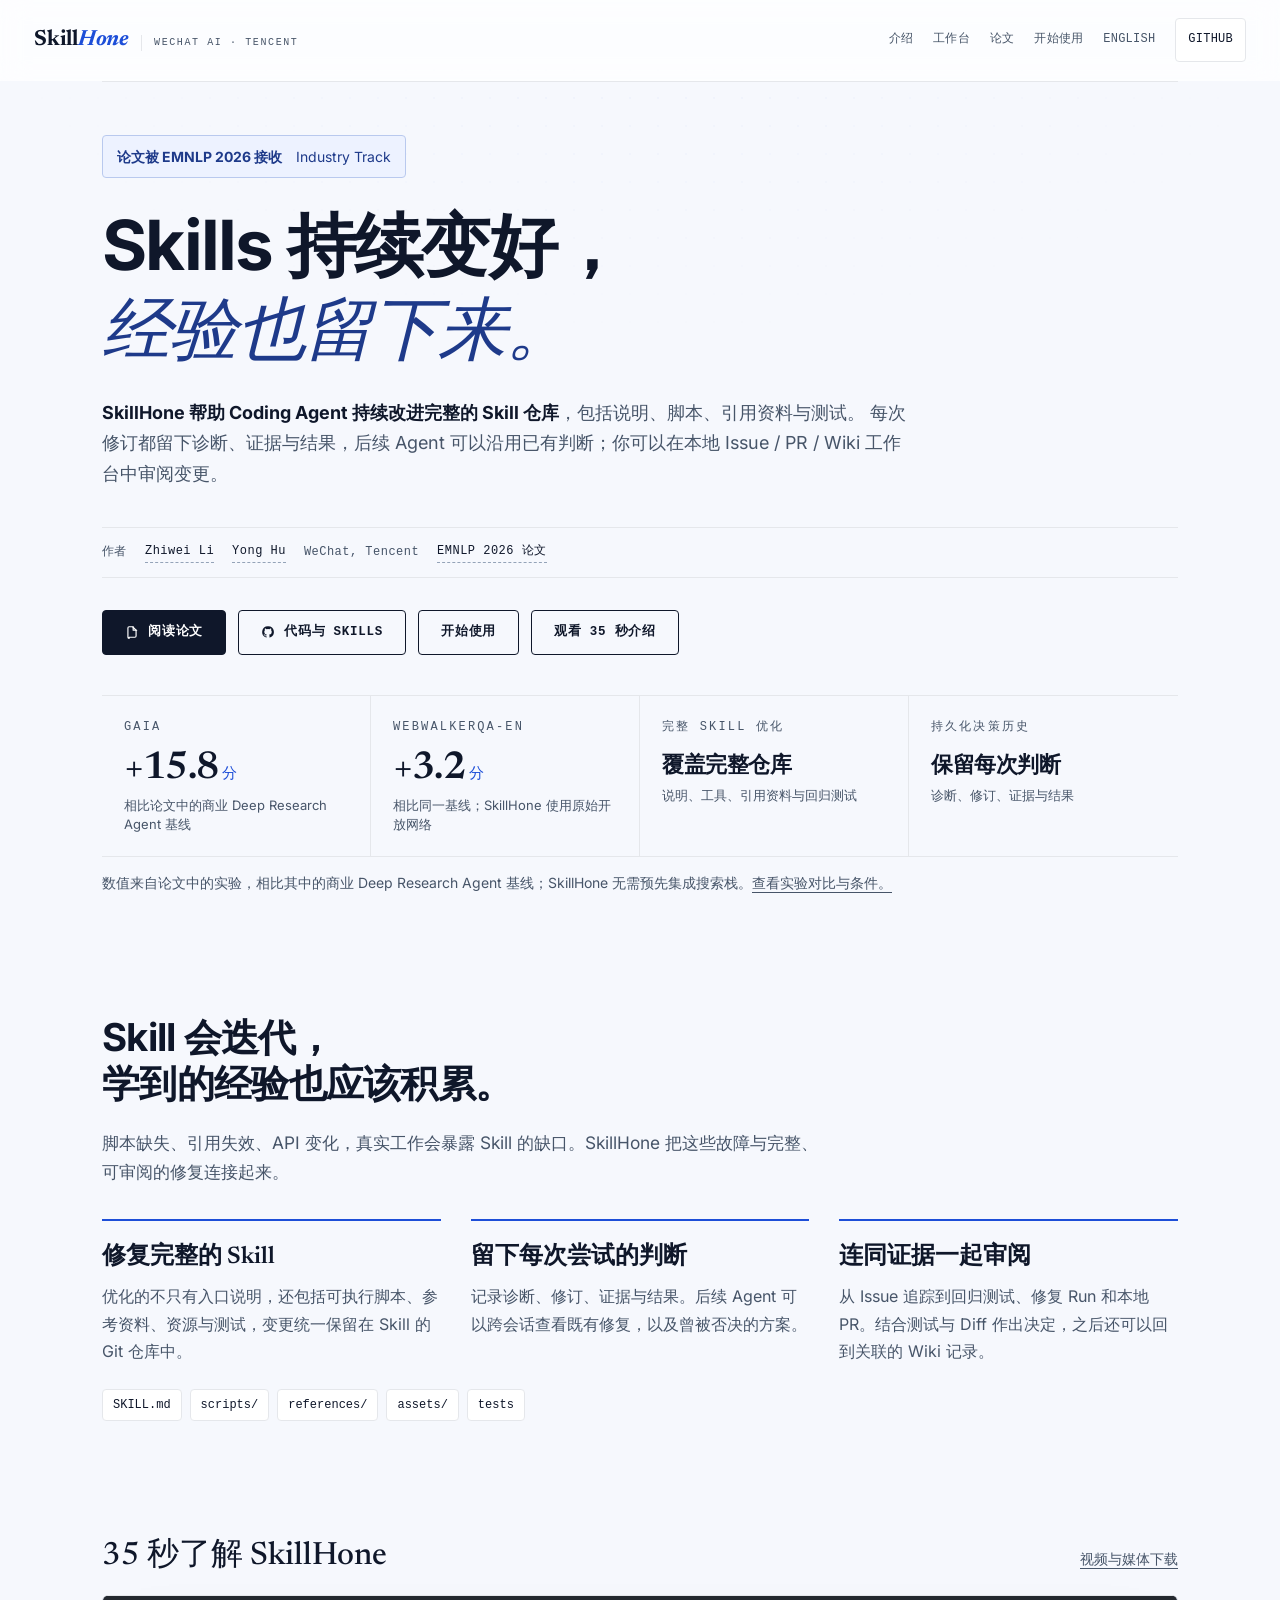
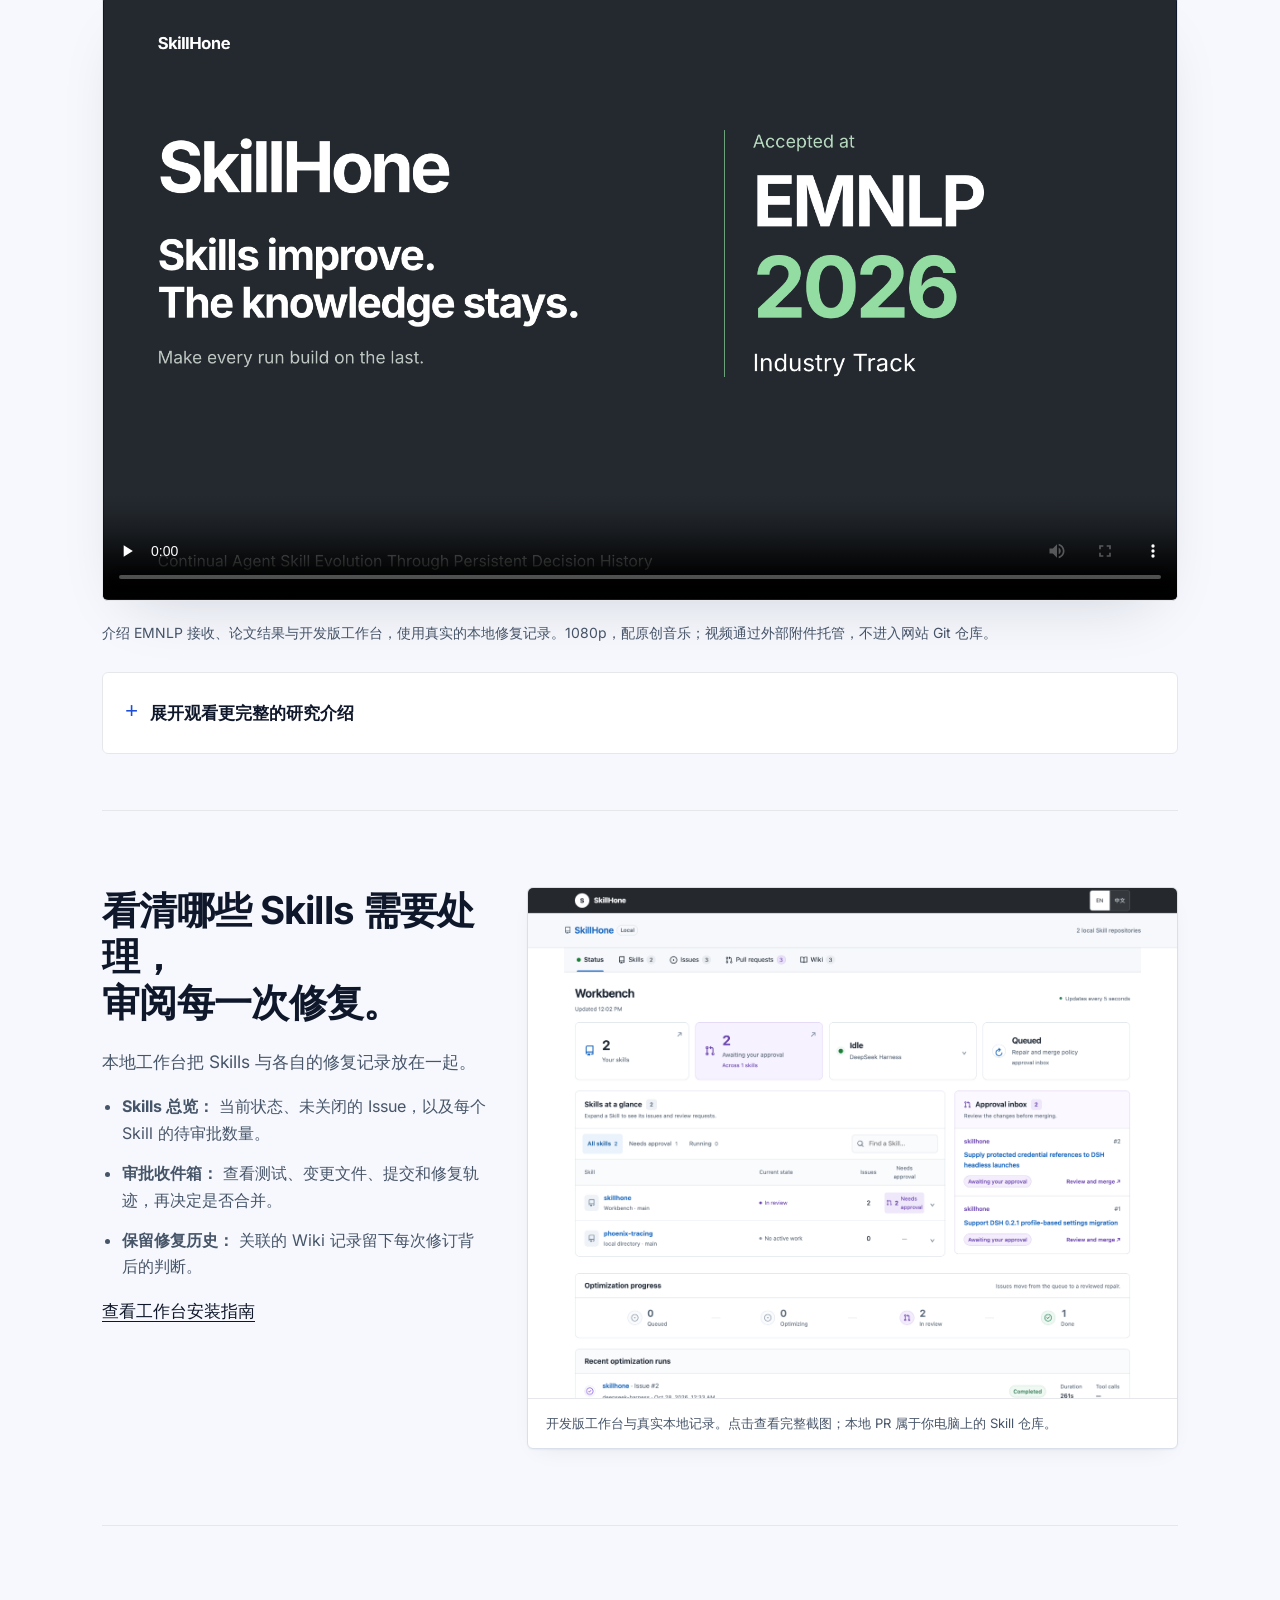
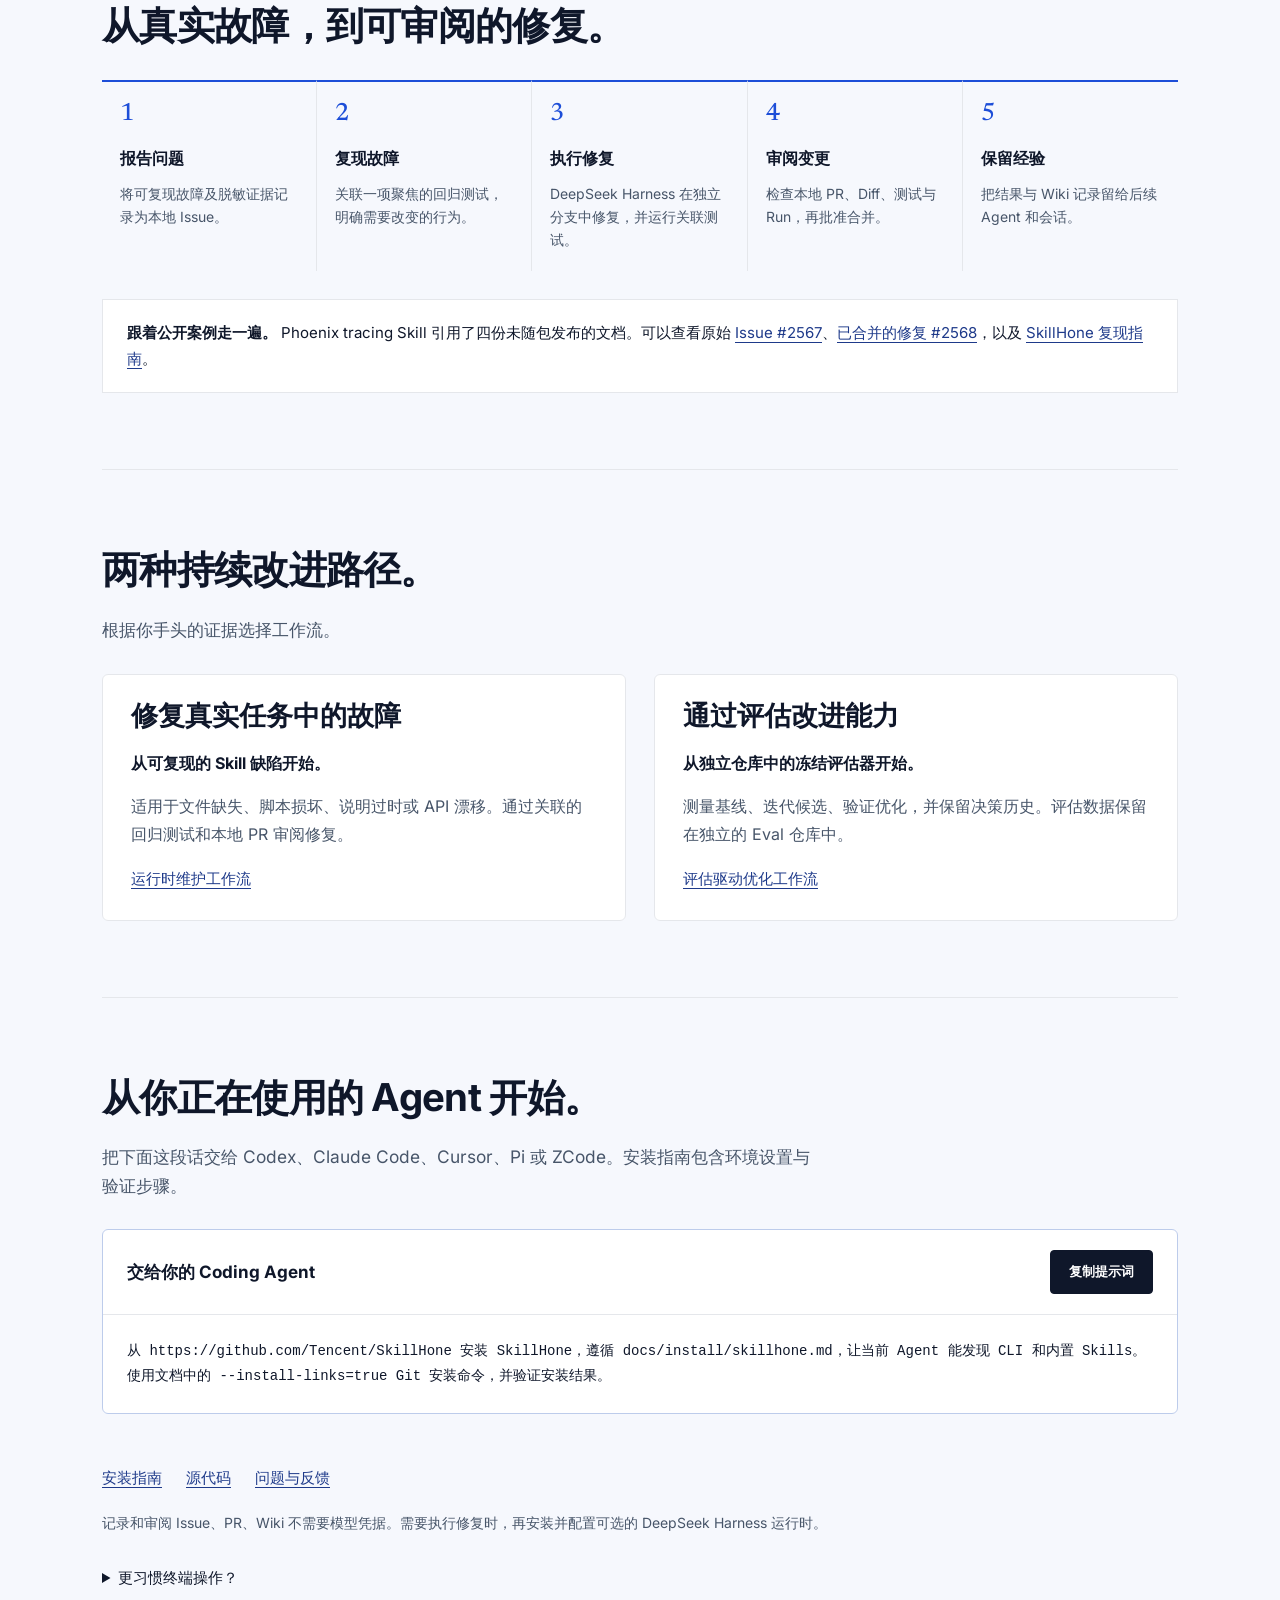
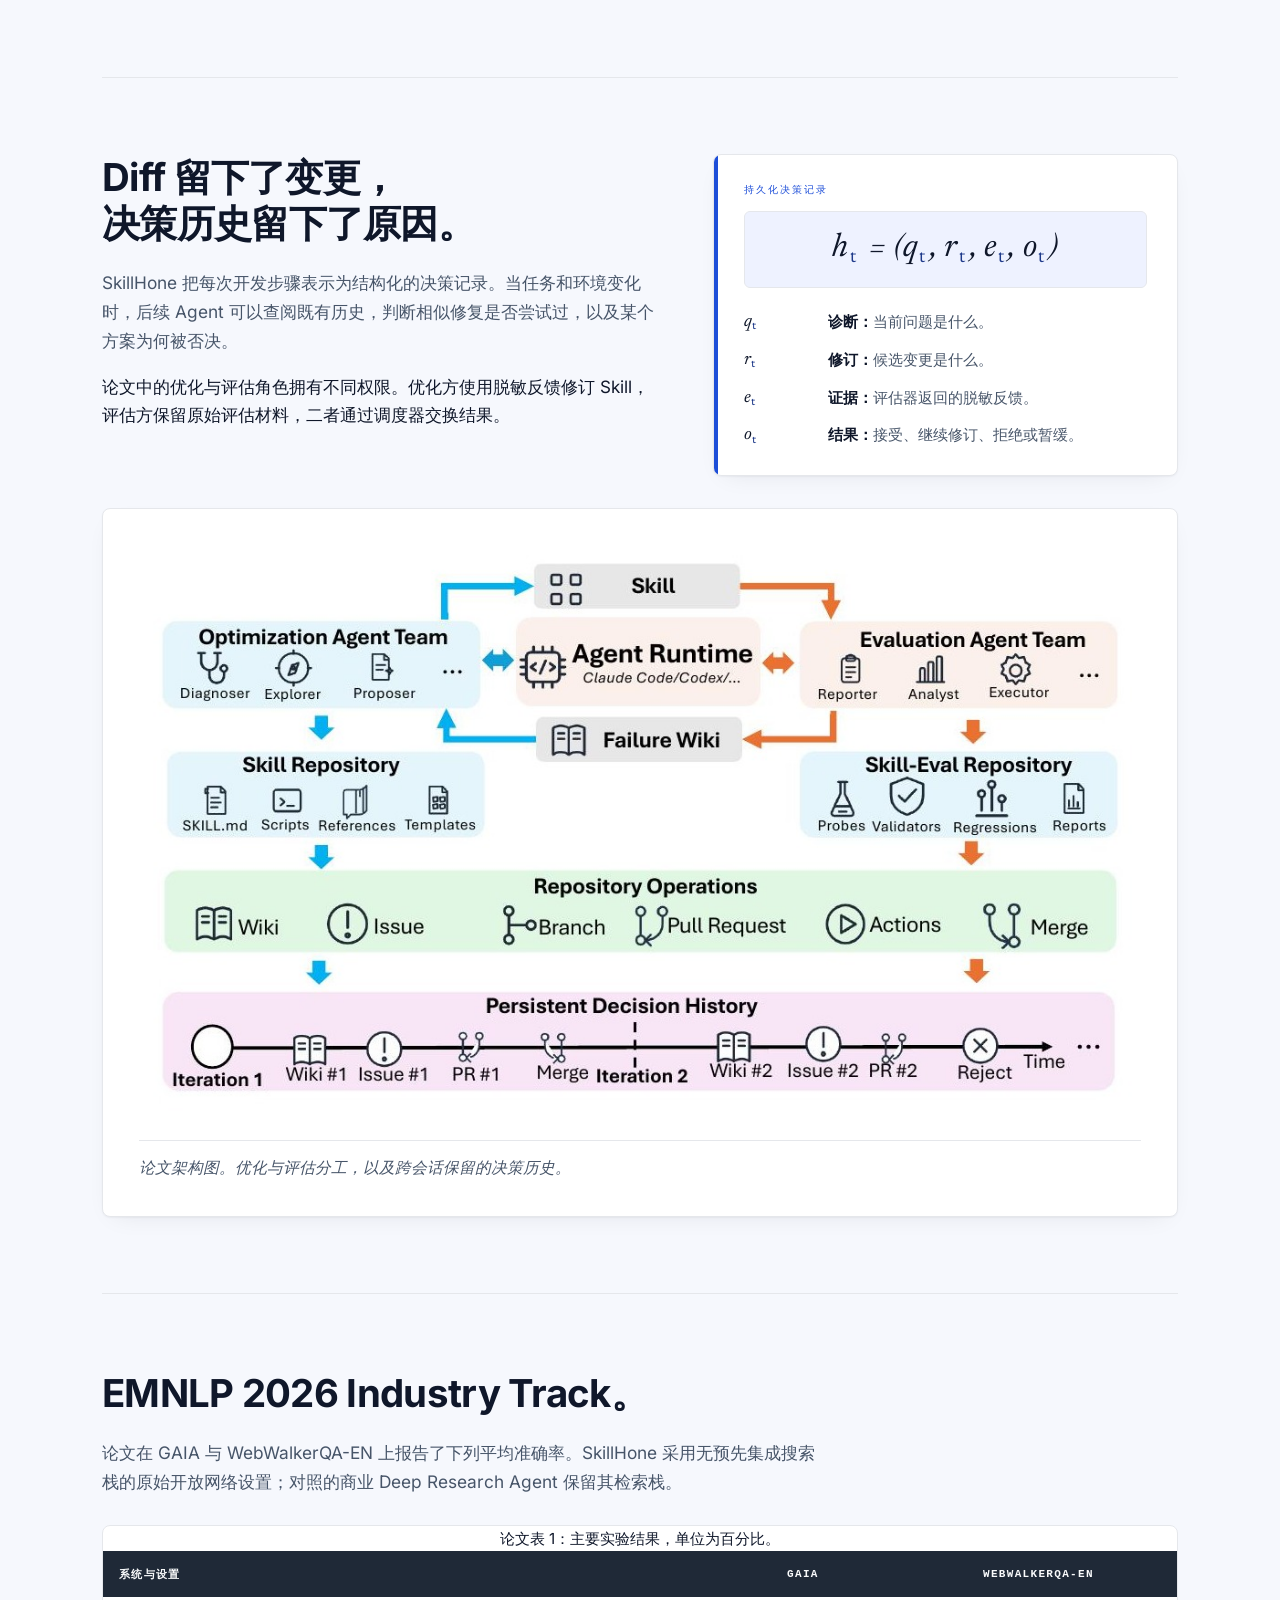
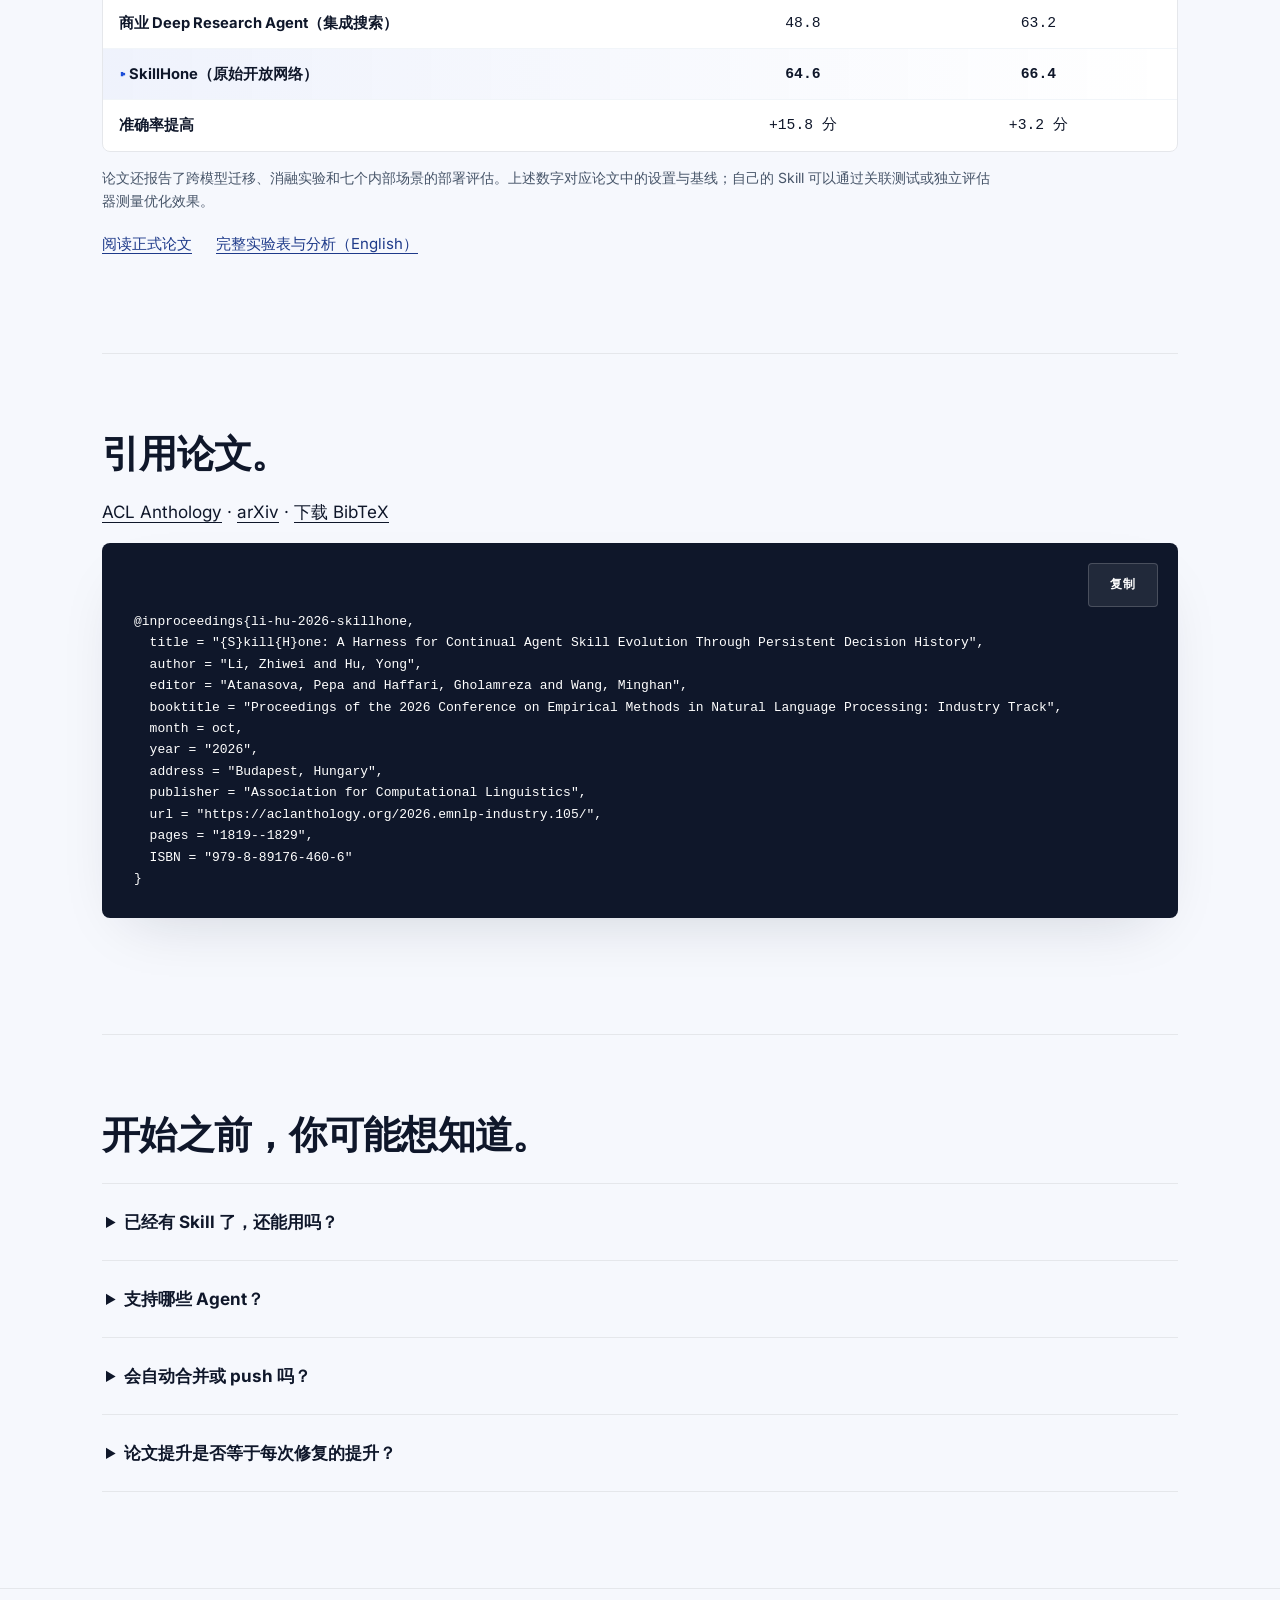
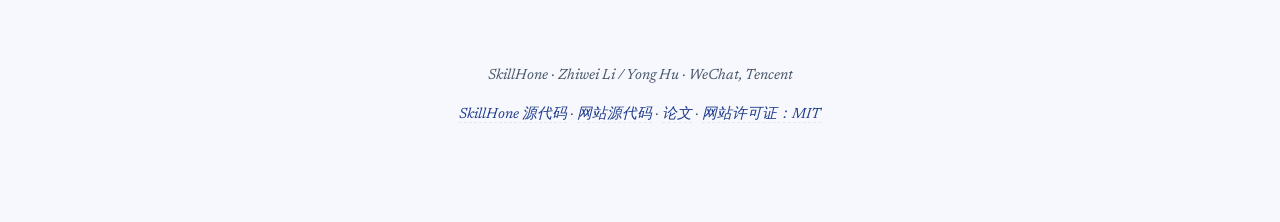
==== zh.html @ 8c0255e0 "feat: introduce SkillHone with bilingual project pages and practical workflows" ====
<!DOCTYPE html>
<html lang="zh-CN">
<head>
  <meta charset="UTF-8">
  <meta name="viewport" content="width=device-width, initial-scale=1.0">
  <title>SkillHone · 持续改进 Agent Skills，让决策经验留下来</title>

  <meta name="description" content="SkillHone 持续改进完整的 Agent Skill 仓库，记录诊断、修订、证据与结果，提供本地 Issue、PR 和 Wiki 工作台。论文被 EMNLP 2026 Industry Track 接收。">
  <meta name="keywords" content="agent skills, skill evolution, deep research, LLM agents, GAIA, WebWalkerQA, persistent decision history, Claude, multi-agent">
  <meta name="author" content="Zhiwei Li, Yong Hu">

  <meta property="og:type" content="article">
  <meta property="og:site_name" content="SkillHone">
  <meta property="og:title" content="SkillHone: A Harness for Continual Agent Skill Evolution Through Persistent Decision History">
  <meta property="og:description" content="SkillHone pairs skill revisions with evaluation-side evidence, recording structured histories of diagnoses, revisions, evidence, and outcomes.">
  <meta property="og:url" content="https://zwlijay.github.io/SkillHone-Project/zh.html">
  <meta property="og:image" content="https://zwlijay.github.io/SkillHone-Project/static/images/social-preview.png">
  <meta name="twitter:card" content="summary_large_image">
  <meta name="twitter:title" content="SkillHone — Continual Agent Skill Evolution">
  <meta name="twitter:image" content="https://zwlijay.github.io/SkillHone-Project/static/images/social-preview.png">

  <meta name="citation_title" content="SkillHone: A Harness for Continual Agent Skill Evolution Through Persistent Decision History">
  <meta name="citation_author" content="Li, Zhiwei">
  <meta name="citation_author" content="Hu, Yong">
  <meta name="citation_publication_date" content="2026/10">
  <meta name="citation_conference_title" content="EMNLP 2026 Industry Track">
  <meta name="citation_firstpage" content="1819">
  <meta name="citation_lastpage" content="1829">
  <meta name="citation_pdf_url" content="https://aclanthology.org/2026.emnlp-industry.105.pdf">

  <link rel="canonical" href="https://zwlijay.github.io/SkillHone-Project/zh.html">
  <link rel="alternate" hreflang="en" href="https://zwlijay.github.io/SkillHone-Project/">
  <link rel="alternate" hreflang="zh-CN" href="https://zwlijay.github.io/SkillHone-Project/zh.html">
  <link rel="icon" type="image/svg+xml" href="static/images/favicon.svg?v=3">
  <link rel="icon" type="image/x-icon" href="static/images/favicon.ico?v=3">


  <link rel="stylesheet" href="static/css/site.css?v=20261028">
  <script type="application/ld+json">{"@context": "https://schema.org", "@type": "ScholarlyArticle", "name": "SkillHone: A Harness for Continual Agent Skill Evolution Through Persistent Decision History", "url": "https://aclanthology.org/2026.emnlp-industry.105/", "author": [{"@type": "Person", "name": "Zhiwei Li"}, {"@type": "Person", "name": "Yong Hu"}], "datePublished": "2026-10", "isPartOf": {"@type": "PublicationVolume", "name": "Proceedings of the 2026 Conference on Empirical Methods in Natural Language Processing: Industry Track"}, "pageStart": "1819", "pageEnd": "1829"}</script>
</head>

<body>
  <a class="skip-link" href="#overview">跳到项目介绍</a>

  <!-- ============ Nav ============ -->
  <header class="navbar" id="navbar">
    <a class="brand" href="#top">
      <span class="mark"><span class="a">Skill</span><span class="b">Hone</span></span>
      <span class="org">WeChat AI · Tencent</span>
    </a>
    <nav class="nav-links" aria-label="页面导航">
      <a href="#overview">介绍</a><a href="#workbench">工作台</a><a href="#results">论文</a><a href="#start">开始使用</a>
      <a href="index.html" lang="en" aria-label="Switch to English">English</a>
      <a class="git" href="https://github.com/Tencent/SkillHone" target="_blank" rel="noopener">GitHub</a>
    </nav>
  </header>

  <!-- ============ Hero ============ -->
  <section class="hero" id="top">
    <a class="conference" href="https://aclanthology.org/2026.emnlp-industry.105/"><strong>论文被 EMNLP 2026 接收</strong><span>Industry Track</span></a>
    <h1 class="hero-title">
      Skills 持续变好，<br><em>经验也留下来。</em>
    </h1>
    <p class="hero-lede">
      <b>SkillHone 帮助 Coding Agent 持续改进完整的 Skill 仓库</b>，包括说明、脚本、引用资料与测试。
      每次修订都留下诊断、证据与结果，后续 Agent 可以沿用已有判断；你可以在本地 Issue / PR / Wiki 工作台中审阅变更。
    </p>

    <div class="hero-meta">
      <span>作者</span><a href="mailto:zhiweili.jay@foxmail.com">Zhiwei Li</a><a href="mailto:rightyonghu@tencent.com">Yong Hu</a>
      <span>WeChat, Tencent</span><a href="https://aclanthology.org/2026.emnlp-industry.105/">EMNLP 2026 论文</a>
    </div>

    <div class="hero-actions">
      <a class="btn ink" href="https://aclanthology.org/2026.emnlp-industry.105/" target="_blank" rel="noopener" id="paper">
        <svg viewBox="0 0 24 24" fill="none" stroke="currentColor" stroke-width="2" stroke-linecap="round" stroke-linejoin="round"><path d="M14 3v6h6"/><path d="M7 21h10a2 2 0 0 0 2-2V9l-6-6H7a2 2 0 0 0-2 2v16a2 2 0 0 0 2 2z"/></svg>
        阅读论文
      </a>
      <a class="btn outline" href="https://github.com/Tencent/SkillHone" target="_blank" rel="noopener">
        <svg viewBox="0 0 24 24" fill="currentColor" aria-hidden="true"><path d="M12 2a10 10 0 0 0-3.16 19.49c.5.09.68-.22.68-.48v-1.7c-2.78.6-3.37-1.34-3.37-1.34-.45-1.16-1.11-1.47-1.11-1.47-.91-.62.07-.61.07-.61 1 .07 1.53 1.04 1.53 1.04.9 1.52 2.34 1.08 2.92.83.09-.65.35-1.08.63-1.33-2.22-.25-4.56-1.11-4.56-4.94 0-1.09.39-1.99 1.04-2.69-.1-.25-.45-1.28.1-2.66 0 0 .84-.27 2.75 1.03a9.5 9.5 0 0 1 5 0c1.91-1.3 2.75-1.03 2.75-1.03.55 1.38.2 2.41.1 2.66.65.7 1.04 1.6 1.04 2.69 0 3.84-2.34 4.69-4.57 4.93.36.31.68.92.68 1.86v2.75c0 .27.18.58.69.48A10 10 0 0 0 12 2z"/></svg>
        代码与 Skills
      </a>
      <a class="btn outline" href="#start">开始使用</a>
      <a class="btn outline" href="#watch">观看 35 秒介绍</a>
    </div>

    <div class="stat-strip" aria-label="论文结果与项目特点">
      <div class="stat-cell">
        <div class="label">GAIA</div>
        <div class="num">+15.8<span class="unit">分</span></div>
        <div class="note">相比论文中的商业 Deep Research Agent 基线</div>
      </div>
      <div class="stat-cell">
        <div class="label">WebWalkerQA-EN</div>
        <div class="num">+3.2<span class="unit">分</span></div>
        <div class="note">相比同一基线；SkillHone 使用原始开放网络</div>
      </div>
      <div class="stat-cell"><div class="label">完整 Skill 优化</div><div class="num text">覆盖完整仓库</div><div class="note">说明、工具、引用资料与回归测试</div></div>
      <div class="stat-cell"><div class="label">持久化决策历史</div><div class="num text">保留每次判断</div><div class="note">诊断、修订、证据与结果</div></div>
    </div>
    <p class="result-context">数值来自论文中的实验，相比其中的商业 Deep Research Agent 基线；SkillHone 无需预先集成搜索栈。<a href="#results">查看实验对比与条件。</a></p>
  </section>

  <main class="page">


    <section class="block reveal" id="overview">
      <h2 class="head">Skill 会迭代，<br>学到的经验也应该积累。</h2>
      <p class="lede">脚本缺失、引用失效、API 变化，真实工作会暴露 Skill 的缺口。SkillHone 把这些故障与完整、可审阅的修复连接起来。</p>
      <div class="overview-grid" style="margin-top:32px">
        <article class="overview-item"><h3>修复完整的 Skill</h3><p>优化的不只有入口说明，还包括可执行脚本、参考资料、资源与测试，变更统一保留在 Skill 的 Git 仓库中。</p></article>
        <article class="overview-item"><h3>留下每次尝试的判断</h3><p>记录诊断、修订、证据与结果。后续 Agent 可以跨会话查看既有修复，以及曾被否决的方案。</p></article>
        <article class="overview-item"><h3>连同证据一起审阅</h3><p>从 Issue 追踪到回归测试、修复 Run 和本地 PR。结合测试与 Diff 作出决定，之后还可以回到关联的 Wiki 记录。</p></article>
      </div>
      <div class="file-tags" aria-label="Skill repository contents"><code>SKILL.md</code><code>scripts/</code><code>references/</code><code>assets/</code><code>tests</code></div>
    </section>

    <!-- ============ Video ============ -->
    <section class="video-block reveal" id="watch">
      <div class="watch-heading"><h2>35 秒了解 SkillHone</h2><a href="https://github.com/zwliJay/SkillHone-Project/releases/tag/media-2026-10">视频与媒体下载</a></div>
      <div class="video-hero"><video id="overview-video" controls preload="none" poster="static/images/posters/skillhone-overview.png" playsinline aria-label="SkillHone 35-second overview">
        <source src="https://github.com/zwliJay/SkillHone-Project/releases/download/media-2026-10/skillhone-overview.mp4" type="video/mp4">
        <p><a href="https://github.com/zwliJay/SkillHone-Project/releases/download/media-2026-10/skillhone-overview.mp4">Download the overview video.</a></p>
      </video></div>
      <p class="video-caption">介绍 EMNLP 接收、论文结果与开发版工作台，使用真实的本地修复记录。1080p，配原创音乐；视频通过外部附件托管，不进入网站 Git 仓库。</p>
      <details class="research-film"><summary>展开观看更完整的研究介绍</summary><div class="video-row"><div><p class="video-note">原有两分钟研究介绍，进一步解释持久化决策历史和跨模型迁移。</p><video controls preload="none" poster="static/images/posters/cover-4-headline.jpg" playsinline aria-label="Original research walkthrough"><source src="https://github.com/user-attachments/assets/1433fd49-fffd-4c55-8b90-ab6f14967446" type="video/mp4"></video></div><div><p class="video-note">原有研究演示</p><video controls preload="none" poster="static/images/posters/cover-3-demo.jpg" playsinline aria-label="原有研究演示"><source src="https://github.com/user-attachments/assets/ecab6d56-b2c1-4c2b-a584-e15e4fdf21d7" type="video/mp4"></video></div></div></details>
    </section>

    <section class="block reveal" id="workbench">
      <div class="workbench-layout"><div class="workbench-copy"><h2 class="head">看清哪些 Skills 需要处理，<br>审阅每一次修复。</h2><p class="lede">本地工作台把 Skills 与各自的修复记录放在一起。</p><ul><li><b>Skills 总览：</b> 当前状态、未关闭的 Issue，以及每个 Skill 的待审批数量。</li><li><b>审批收件箱：</b> 查看测试、变更文件、提交和修复轨迹，再决定是否合并。</li><li><b>保留修复历史：</b> 关联的 Wiki 记录留下每次修订背后的判断。</li></ul><a href="https://github.com/Tencent/SkillHone/blob/main/docs/install/skillhone.md">查看工作台安装指南</a></div>
      <figure class="workbench-preview"><a href="static/images/product/workbench.png" target="_blank" rel="noopener" aria-label="Open full-size workbench screenshot"><img src="static/images/product/workbench.png" width="2880" height="2740" loading="lazy" alt="SkillHone development workbench showing a Skills list and two local PRs awaiting review"></a><figcaption>开发版工作台与真实本地记录。点击查看完整截图；本地 PR 属于你电脑上的 Skill 仓库。</figcaption></figure></div>
    </section>
    <section class="block reveal" id="workflow">
      <h2 class="head">从真实故障，到可审阅的修复。</h2>
      <ol class="pipeline"><li><strong>报告问题</strong><p>将可复现故障及脱敏证据记录为本地 Issue。</p></li><li><strong>复现故障</strong><p>关联一项聚焦的回归测试，明确需要改变的行为。</p></li><li><strong>执行修复</strong><p>DeepSeek Harness 在独立分支中修复，并运行关联测试。</p></li><li><strong>审阅变更</strong><p>检查本地 PR、Diff、测试与 Run，再批准合并。</p></li><li><strong>保留经验</strong><p>把结果与 Wiki 记录留给后续 Agent 和会话。</p></li></ol>
      <p class="case-note"><b>跟着公开案例走一遍。</b> Phoenix tracing Skill 引用了四份未随包发布的文档。可以查看原始 <a href="https://github.com/github/awesome-copilot/issues/2567">Issue #2567</a>、<a href="https://github.com/github/awesome-copilot/pull/2568">已合并的修复 #2568</a>，以及 <a href="https://github.com/Tencent/SkillHone/tree/main/examples/phoenix-tracing">SkillHone 复现指南</a>。</p>
    </section>
    <section class="block reveal" id="paths">
      <h2 class="head">两种持续改进路径。</h2><p class="lede">根据你手头的证据选择工作流。</p>
      <div class="path-grid"><article class="path-card"><h3>修复真实任务中的故障</h3><p class="path-trigger">从可复现的 Skill 缺陷开始。</p><p>适用于文件缺失、脚本损坏、说明过时或 API 漂移。通过关联的回归测试和本地 PR 审阅修复。</p><a href="https://github.com/Tencent/SkillHone/tree/main/skills/skillhone-auto-optimization">运行时维护工作流</a></article><article class="path-card"><h3>通过评估改进能力</h3><p class="path-trigger">从独立仓库中的冻结评估器开始。</p><p>测量基线、迭代候选、验证优化，并保留决策历史。评估数据保留在独立的 Eval 仓库中。</p><a href="https://github.com/Tencent/SkillHone/blob/main/docs/benchmark-optimization.md">评估驱动优化工作流</a></article></div>
    </section>
    <section class="block reveal" id="start">
      <h2 class="head">从你正在使用的 Agent 开始。</h2><p class="lede">把下面这段话交给 Codex、Claude Code、Cursor、Pi 或 ZCode。安装指南包含环境设置与验证步骤。</p>
      <div class="start-panel"><div class="prompt-header"><span>交给你的 Coding Agent</span><button class="copy-button" data-copy="install-prompt">复制提示词</button></div><pre class="install-prompt" id="install-prompt">从 https://github.com/Tencent/SkillHone 安装 SkillHone，遵循 docs/install/skillhone.md，让当前 Agent 能发现 CLI 和内置 Skills。使用文档中的 --install-links=true Git 安装命令，并验证安装结果。</pre></div><p class="copy-status" role="status" aria-live="polite"></p>
      <div class="start-links"><a href="https://github.com/Tencent/SkillHone/blob/main/docs/install/skillhone.md">安装指南</a><a href="https://github.com/Tencent/SkillHone">源代码</a><a href="https://github.com/Tencent/SkillHone/issues">问题与反馈</a></div>
      <p class="result-context">记录和审阅 Issue、PR、Wiki 不需要模型凭据。需要执行修复时，再安装并配置可选的 DeepSeek Harness 运行时。</p>
      <details class="terminal-install"><summary>更习惯终端操作？</summary><pre><code>npm install -g --install-links=true git+https://github.com/Tencent/SkillHone.git#main
skillhone --help
skillhone setup --agent codex</code></pre><p>将 <code>codex</code> 换成你使用的 Agent 运行时；然后按指南配置模型，验证真实的修复工具调用。</p></details>
    </section>


    <section class="block reveal" id="idea"><div class="grid-two"><div><h2 class="head">Diff 留下了变更，<br>决策历史留下了原因。</h2><p class="lede">SkillHone 把每次开发步骤表示为结构化的决策记录。当任务和环境变化时，后续 Agent 可以查阅既有历史，判断相似修复是否尝试过，以及某个方案为何被否决。</p><p>论文中的优化与评估角色拥有不同权限。优化方使用脱敏反馈修订 Skill，评估方保留原始评估材料，二者通过调度器交换结果。</p></div><aside class="record-card"><div class="rcrd-eyebrow">持久化决策记录</div><div class="formula">h<sub>t</sub> = (q<sub>t</sub>, r<sub>t</sub>, e<sub>t</sub>, o<sub>t</sub>)</div><dl><dt>q<span>t</span></dt><dd><b>诊断：</b>当前问题是什么。</dd><dt>r<span>t</span></dt><dd><b>修订：</b>候选变更是什么。</dd><dt>e<span>t</span></dt><dd><b>证据：</b>评估器返回的脱敏反馈。</dd><dt>o<span>t</span></dt><dd><b>结果：</b>接受、继续修订、拒绝或暂缓。</dd></dl></aside></div><div class="figure" style="margin-top:32px"><img src="static/images/figures/framework.jpg" loading="lazy" alt="SkillHone 论文架构：优化团队与评估团队通过调度器交换反馈，形成持久化决策历史" width="1098" height="632"><p class="caption">论文架构图。优化与评估分工，以及跨会话保留的决策历史。</p></div></section>
    <section class="block reveal" id="results"><h2 class="head">EMNLP 2026 Industry Track。</h2><p class="lede">论文在 GAIA 与 WebWalkerQA-EN 上报告了下列平均准确率。SkillHone 采用无预先集成搜索栈的原始开放网络设置；对照的商业 Deep Research Agent 保留其检索栈。</p><div class="tbl-wrap" style="margin-top:28px"><table class="tbl"><caption class="caption">论文表 1：主要实验结果，单位为百分比。</caption><thead><tr><th class="row-label">系统与设置</th><th>GAIA</th><th>WebWalkerQA-EN</th></tr></thead><tbody><tr><td class="row-label">商业 Deep Research Agent（集成搜索）</td><td>48.8</td><td>63.2</td></tr><tr class="us"><td class="row-label">SkillHone（原始开放网络）</td><td class="best">64.6</td><td class="best">66.4</td></tr><tr><td class="row-label">准确率提高</td><td>+15.8 分</td><td>+3.2 分</td></tr></tbody></table></div><p class="result-context">论文还报告了跨模型迁移、消融实验和七个内部场景的部署评估。上述数字对应论文中的设置与基线；自己的 Skill 可以通过关联测试或独立评估器测量优化效果。</p><div class="start-links"><a href="https://aclanthology.org/2026.emnlp-industry.105/">阅读正式论文</a><a href="index.html#results" lang="en">完整实验表与分析（English）</a></div></section>
<section class="block reveal" id="cite"><h2 class="head">引用论文。</h2><p><a href="https://aclanthology.org/2026.emnlp-industry.105/">ACL Anthology</a> · <a href="https://arxiv.org/abs/2606.08671">arXiv</a> · <a href="static/skillhone.bib" download>下载 BibTeX</a></p><div class="bib"><button class="copy" data-copy="bib-code">复制</button><pre id="bib-code">@inproceedings{li-hu-2026-skillhone,
  title = "{S}kill{H}one: A Harness for Continual Agent Skill Evolution Through Persistent Decision History",
  author = "Li, Zhiwei and Hu, Yong",
  editor = "Atanasova, Pepa and Haffari, Gholamreza and Wang, Minghan",
  booktitle = "Proceedings of the 2026 Conference on Empirical Methods in Natural Language Processing: Industry Track",
  month = oct,
  year = "2026",
  address = "Budapest, Hungary",
  publisher = "Association for Computational Linguistics",
  url = "https://aclanthology.org/2026.emnlp-industry.105/",
  pages = "1819--1829",
  ISBN = "979-8-89176-460-6"
}</pre></div><p class="copy-status" role="status" aria-live="polite"></p></section>
<section class="block reveal" id="faq"><h2 class="head">开始之前，你可能想知道。</h2><div class="faq-list"><details><summary>已经有 Skill 了，还能用吗？</summary><p>可以。SkillHone 从现有 Skill 仓库与故障或评估证据出发；修订可以覆盖说明、脚本、引用、资源与测试，同时留下每次尝试的判断。</p></details><details><summary>支持哪些 Agent？</summary><p>本地 CLI 不绑定某一种 Agent。安装文档覆盖 Codex、Claude Code、Cursor、Pi 和 ZCode，其他能够调用 CLI 的 Agent 也可以使用同一工作流。DeepSeek Harness 承担修复执行。</p></details><details><summary>会自动合并或 push 吗？</summary><p>默认先审阅。自动本地合并需要主动开启，而且关联测试必须通过；push 是用户单独授权的操作。以复制模式导入的 Skill 还需要明确同步回原安装位置。</p></details><details><summary>论文提升是否等于每次修复的提升？</summary><p>论文数字对应其数据集、设置和基线。实际修复应通过关联的回归测试，或使用独立评估器测量效果。</p></details></div></section>
</main><footer><p>SkillHone · Zhiwei Li / Yong Hu · WeChat, Tencent</p><p><a href="https://github.com/Tencent/SkillHone">SkillHone 源代码</a> · <a href="https://github.com/zwliJay/SkillHone-Project">网站源代码</a> · <a href="https://aclanthology.org/2026.emnlp-industry.105/">论文</a> · <a href="LICENSE">网站许可证：MIT</a></p></footer><script src="static/js/site.js?v=20261028" defer></script></body></html>
---- static/css/site.css ----
@font-face { font-family:Newsreader;src:url('../fonts/newsreader.woff2') format('woff2');font-weight:400 800;font-style:normal;font-display:swap; }
@font-face { font-family:Newsreader;src:url('../fonts/newsreader-italic.woff2') format('woff2');font-weight:400 800;font-style:italic;font-display:swap; }
@font-face { font-family:Inter;src:url('../fonts/inter-regular.woff2') format('woff2');font-weight:400;font-style:normal;font-display:swap; }
@font-face { font-family:Inter;src:url('../fonts/inter-bold.woff2') format('woff2');font-weight:700;font-style:normal;font-display:swap; }
    :root {
      --paper:        #ffffff;
      --paper-soft:   #f6f8fd;
      --paper-card:   #ffffff;
      --paper-tint:   #eef2ff;
      --ink:          #0f172a;
      --ink-soft:     #475569;
      --ink-quiet:    #94a3b8;
      --rule:         #e5e7eb;
      --rule-soft:    #f1f5f9;

      --primary:      #1d4ed8;
      --primary-deep: #1e3a8a;
      --primary-soft: #93c5fd;
      --primary-tint: #dbeafe;

      --slate:        #1f2937;
      --slate-soft:   #475569;
      --indigo:       #4338ca;
      --red:          #b91c1c;
      --green:        #047857;

      --shadow-card:  0 1px 2px rgba(15, 23, 42, 0.05),
                      0 8px 24px -12px rgba(15, 23, 42, 0.10);
      --shadow-page:  0 24px 60px -28px rgba(15, 23, 42, 0.18);

      --serif: "Newsreader", "Iowan Old Style", "Georgia", serif;
      --sans:  "Inter", -apple-system, BlinkMacSystemFont, "Segoe UI", sans-serif;
      --mono:  "IBM Plex Mono", "SFMono-Regular", Consolas, monospace;
    }

    *, *::before, *::after { box-sizing: border-box; }
    html { scroll-behavior: smooth; }
    body {
      margin: 0;
      color: var(--ink);
      background: var(--paper-soft);
      font-family: var(--sans);
      font-size: 17px;
      line-height: 1.65;
      letter-spacing: 0;
      -webkit-font-smoothing: antialiased;
      text-rendering: optimizeLegibility;
    }

    /* Paper texture: a faint dot grid (academic / engineering paper feel). */
    body::before {
      content: "";
      position: fixed; inset: 0;
      pointer-events: none;
      opacity: 0.45;
      background-image: radial-gradient(rgba(29, 78, 216, 0.08) 1px, transparent 1px);
      background-size: 28px 28px;
      mask-image: radial-gradient(ellipse 80% 60% at 50% 0%, black, transparent 70%);
      -webkit-mask-image: radial-gradient(ellipse 80% 60% at 50% 0%, black, transparent 70%);
      z-index: 0;
    }

    a { color: inherit; text-decoration-thickness: 1px; text-underline-offset: 4px; }
    img { max-width: 100%; display: block; }

    /* ===== Reveal on scroll ===== */
    .motion-ready .reveal {
      opacity: 0;
      transform: translateY(20px);
      transition: opacity .9s cubic-bezier(.16,1,.3,1), transform .9s cubic-bezier(.16,1,.3,1);
    }
    .motion-ready .reveal.visible { opacity: 1; transform: none; }
    @media (prefers-reduced-motion: reduce) {
      .reveal { opacity: 1; transform: none; transition: none; }
    }

    /* ============ Nav ============ */
    .navbar {
      position: fixed; z-index: 60; top: 0; left: 0; right: 0;
      display: flex; align-items: center; justify-content: space-between;
      gap: 24px; padding: 18px 34px;
      background: rgba(255, 255, 255, 0.75);
      backdrop-filter: blur(14px) saturate(180%);
      -webkit-backdrop-filter: blur(14px) saturate(180%);
      border-bottom: 1px solid transparent;
      transition: background .25s, border-color .25s, padding .25s;
      font-family: var(--mono);
      font-size: 12px;
    }
    .navbar.scrolled {
      padding: 12px 34px;
      background: rgba(255, 255, 255, 0.92);
      border-bottom: 1px solid var(--rule);
    }
    .brand {
      display: inline-flex; align-items: baseline; gap: 12px;
      color: var(--ink);
      text-decoration: none;
    }
    .brand .mark {
      font-family: var(--serif);
      font-size: 22px;
      font-weight: 700;
      letter-spacing: -0.01em;
      line-height: 1;
    }
    .brand .mark .a { color: var(--ink); }
    .brand .mark .b { color: var(--primary); font-style: italic; }
    .brand .org {
      font-family: var(--mono);
      font-size: 10px;
      letter-spacing: 0.16em;
      text-transform: uppercase;
      color: var(--ink-soft);
      border-left: 1px solid var(--rule);
      padding-left: 12px;
    }
    nav.nav-links {
      display: flex; align-items: center; gap: 26px;
      font-family: var(--mono);
      font-size: 12px;
      letter-spacing: 0.08em;
    }
    nav.nav-links a {
      color: var(--ink-soft);
      text-decoration: none;
      text-transform: uppercase;
      transition: color .15s;
    }
    nav.nav-links a:hover { color: var(--primary); }
    nav.nav-links .git {
      color: var(--ink);
      padding: 6px 12px;
      border: 1px solid var(--rule);
      border-radius: 4px;
      background: var(--paper-card);
    }

    /* ============ Hero ============ */
    .hero {
      position: relative;
      padding: 150px 32px 60px;
      max-width: 1140px;
      margin: 0 auto;
    }
    .hero::before {
      content: "";
      position: absolute; left: 32px; right: 32px; top: 130px;
      height: 1px;
      background: var(--rule);
    }
    .hero-tag {
      display: inline-flex; align-items: center; gap: 10px;
      font-family: var(--mono);
      font-size: 11px;
      letter-spacing: 0.22em;
      text-transform: uppercase;
      color: var(--primary);
      padding: 6px 0;
      margin-bottom: 36px;
    }
    .hero-tag::before {
      content: "";
      width: 22px; height: 1px;
      background: var(--primary);
    }
    .hero-title {
      font-family: var(--serif);
      font-size: clamp(2.6rem, 6.2vw, 5.2rem);
      font-weight: 500;
      letter-spacing: -0.025em;
      line-height: 1.02;
      margin: 0 0 28px;
      color: var(--ink);
      max-width: 920px;
    }
    .hero-title em {
      font-style: italic;
      font-weight: 500;
      color: var(--primary-deep);
    }
    .hero-title .why {
      position: relative;
      display: inline-block;
    }
    .hero-title .why::after {
      content: "";
      position: absolute;
      left: -2%; right: -2%; bottom: 6%;
      height: 14%;
      background: var(--primary-soft);
      opacity: 0.40;
      z-index: -1;
      border-radius: 2px;
      transform: rotate(-0.4deg);
    }
    .hero-lede {
      font-size: 1.12rem;
      line-height: 1.7;
      color: var(--ink-soft);
      max-width: 680px;
      margin: 0 0 38px;
    }
    .hero-lede b { color: var(--ink); font-weight: 600; }
    .hero-meta {
      font-family: var(--mono);
      font-size: 12px;
      color: var(--ink-soft);
      letter-spacing: 0.04em;
      margin: 0 0 32px;
      padding: 14px 0;
      border-top: 1px solid var(--rule);
      border-bottom: 1px solid var(--rule);
      display: flex; flex-wrap: wrap; align-items: center; gap: 18px;
    }
    .hero-meta a { color: var(--ink); text-decoration: none; border-bottom: 1px dashed var(--ink-quiet); }
    .hero-meta a:hover { color: var(--primary); border-color: var(--primary); }
    .hero-meta .sep { color: var(--ink-quiet); }
    .hero-meta .ico {
      display: inline-block; width: 6px; height: 6px;
      background: var(--primary); border-radius: 50%;
      vertical-align: middle; margin-right: 6px;
    }

    .hero-actions { display: flex; flex-wrap: wrap; gap: 12px; }
    .btn {
      display: inline-flex; align-items: center; justify-content: center;
      gap: 9px; min-height: 44px;
      padding: 11px 22px;
      font-family: var(--mono);
      font-size: 12.5px; font-weight: 600;
      letter-spacing: 0.06em;
      text-transform: uppercase;
      text-decoration: none;
      border-radius: 4px;
      transition: transform .15s ease, background .15s ease, color .15s ease, box-shadow .15s ease;
      cursor: pointer;
    }
    .btn.ink {
      color: var(--paper);
      background: var(--ink);
      border: 1px solid var(--ink);
    }
    .btn.ink:hover { background: var(--primary-deep); border-color: var(--primary-deep); transform: translateY(-1px); }
    .btn.outline {
      color: var(--ink);
      background: transparent;
      border: 1px solid var(--ink);
    }
    .btn.outline:hover { background: var(--ink); color: var(--paper); transform: translateY(-1px); }
    .btn svg { width: 14px; height: 14px; }

    /* Headline result strip beneath hero buttons */
    .stat-strip {
      margin-top: 64px;
      border-top: 1px solid var(--rule);
      border-bottom: 1px solid var(--rule);
      display: grid;
      grid-template-columns: repeat(4, 1fr);
      gap: 0;
    }
    .stat-cell {
      padding: 22px 22px;
      border-right: 1px solid var(--rule);
      position: relative;
    }
    .stat-cell:last-child { border-right: none; }
    .stat-cell .label {
      font-family: var(--mono);
      font-size: 10px;
      letter-spacing: 0.18em;
      text-transform: uppercase;
      color: var(--ink-soft);
      margin-bottom: 12px;
    }
    .stat-cell .num {
      font-family: var(--serif);
      font-size: 2.4rem;
      font-weight: 600;
      letter-spacing: -0.02em;
      color: var(--ink);
      line-height: 1;
    }
    .stat-cell .num .unit {
      font-size: 0.95rem;
      color: var(--primary);
      font-weight: 500;
      margin-left: 4px;
    }
    .stat-cell .note {
      margin-top: 8px;
      font-size: 13px;
      line-height: 1.45;
      color: var(--ink-soft);
    }
    @media (max-width: 860px) {
      .stat-strip { grid-template-columns: repeat(2, 1fr); }
      .stat-cell:nth-child(2) { border-right: none; }
      .stat-cell:nth-child(1), .stat-cell:nth-child(2) { border-bottom: 1px solid var(--rule); }
    }
    @media (max-width: 480px) {
      .stat-strip { grid-template-columns: 1fr; }
      .stat-cell { border-right: none; border-bottom: 1px solid var(--rule); }
      .stat-cell:last-child { border-bottom: none; }
    }

    /* ============ Section primitives ============ */
    .page {
      max-width: 1140px;
      margin: 0 auto;
      padding: 0 32px;
      position: relative;
      z-index: 1;
    }
    .block { padding: 92px 0; border-top: 1px solid var(--rule); }
    .block:first-of-type { border-top: none; }

    .label-rule {
      display: inline-flex; align-items: center; gap: 12px;
      font-family: var(--mono);
      font-size: 11px;
      letter-spacing: 0.22em;
      text-transform: uppercase;
      color: var(--ink-soft);
      margin-bottom: 14px;
    }
    .label-rule::before {
      content: "§";
      color: var(--primary);
      font-family: var(--serif);
      font-style: italic;
      font-size: 18px;
      line-height: 1;
    }

    h2.head {
      font-family: var(--serif);
      font-size: clamp(2rem, 3.6vw, 2.9rem);
      font-weight: 500;
      letter-spacing: -0.018em;
      line-height: 1.1;
      margin: 0 0 22px;
      color: var(--ink);
      max-width: 800px;
    }
    h2.head em { font-style: italic; color: var(--primary-deep); }
    h3.subhead {
      font-family: var(--serif);
      font-size: 1.4rem;
      font-weight: 600;
      letter-spacing: -0.005em;
      margin: 0 0 12px;
      color: var(--ink);
    }
    .lede {
      font-size: 1.08rem;
      line-height: 1.7;
      color: var(--ink-soft);
      max-width: 720px;
      margin: 0 0 12px;
    }
    .lede b { color: var(--ink); }

    .prose p { font-size: 1.05rem; line-height: 1.75; margin: 0 0 1rem; color: var(--ink-soft); }
    .prose p b, .prose p strong { color: var(--ink); font-weight: 600; }
    .prose code, code.inl {
      font-family: var(--mono);
      font-size: 0.86em;
      padding: 1px 6px;
      border-radius: 4px;
      background: var(--rule-soft);
      color: var(--primary-deep);
    }

    /* ============ Video block ============ */
    .video-block { padding: 56px 0; }
    .video-hero {
      border-radius: 6px;
      overflow: hidden;
      background: var(--ink);
      box-shadow: var(--shadow-page);
      aspect-ratio: 16/9;
      border: 1px solid var(--rule);
      position: relative;
    }
    .video-hero video { width: 100%; height: 100%; display: block; }

    .video-row {
      display: grid;
      grid-template-columns: 1.6fr 1fr;
      gap: 28px;
      margin-top: 28px;
    }
    @media (max-width: 880px) { .video-row { grid-template-columns: 1fr; } }
    .video-note {
      font-family: var(--serif);
      font-size: 1.1rem;
      font-style: italic;
      font-weight: 400;
      line-height: 1.55;
      color: var(--ink-soft);
      padding-left: 22px;
      border-left: 2px solid var(--primary);
    }
    .video-note b { color: var(--ink); font-style: normal; font-weight: 600; }
    .video-mini {
      aspect-ratio: 16/9;
      border-radius: 6px;
      overflow: hidden;
      background: var(--ink);
      border: 1px solid var(--rule);
      box-shadow: var(--shadow-card);
    }
    .video-mini video { width: 100%; height: 100%; display: block; }

    /* ============ Idea / decision record card ============ */
    .grid-two {
      display: grid;
      grid-template-columns: 1.2fr 1fr;
      gap: 52px;
      align-items: start;
    }
    @media (max-width: 880px) { .grid-two { grid-template-columns: 1fr; gap: 36px; } }

    .record-card {
      background: var(--paper-card);
      border: 1px solid var(--rule);
      border-radius: 8px;
      padding: 28px 30px;
      box-shadow: var(--shadow-card);
      position: relative;
      overflow: hidden;
    }
    .record-card::before {
      content: "";
      position: absolute; left: 0; top: 0; bottom: 0;
      width: 4px;
      background: var(--primary);
    }
    .record-card .rcrd-eyebrow {
      font-family: var(--mono);
      font-size: 10px;
      letter-spacing: 0.2em;
      text-transform: uppercase;
      color: var(--primary);
      margin-bottom: 8px;
    }
    .record-card .formula {
      font-family: var(--serif);
      font-style: italic;
      font-size: 2.05rem;
      color: var(--ink);
      margin: 12px 0 22px;
      line-height: 1.3;
      letter-spacing: 0.01em;
      text-align: center;
      padding: 16px 18px;
      background: var(--paper-tint);
      border-radius: 6px;
      border: 1px solid var(--rule);
    }
    .record-card .formula sub {
      font-family: var(--serif);
      font-style: normal;
      font-size: 0.6em;
      vertical-align: baseline;
      position: relative;
      bottom: -0.32em;
      color: var(--primary-deep);
      margin: 0 0.22em 0 0.06em;
    }
    .record-card dl {
      margin: 0;
      display: grid;
      grid-template-columns: 64px 1fr;
      row-gap: 14px;
      column-gap: 20px;
      font-size: 0.96rem;
    }
    .record-card dt {
      font-family: var(--serif);
      font-style: italic;
      font-size: 1.15rem;
      color: var(--ink);
      padding-top: 0;
      line-height: 1.3;
    }
    .record-card dt span {
      font-family: var(--serif);
      font-style: normal;
      font-size: 0.6em;
      color: var(--primary-deep);
      vertical-align: baseline;
      position: relative;
      bottom: -0.32em;
      margin-left: 0.06em;
    }
    .record-card dd {
      margin: 0;
      color: var(--ink-soft);
      line-height: 1.55;
    }
    .record-card dd b { color: var(--ink); font-weight: 600; }

    .three-take {
      display: grid;
      grid-template-columns: repeat(3, 1fr);
      gap: 22px;
      margin-top: 56px;
    }
    @media (max-width: 880px) { .three-take { grid-template-columns: 1fr; } }
    .take {
      padding-top: 18px;
      border-top: 2px solid var(--ink);
    }
    .take .take-tag {
      font-family: var(--mono);
      font-size: 11px;
      letter-spacing: 0.18em;
      text-transform: uppercase;
      color: var(--ink-soft);
      margin-bottom: 14px;
    }
    .take h3 {
      font-family: var(--serif);
      font-size: 1.4rem;
      font-weight: 600;
      letter-spacing: -0.01em;
      margin: 0 0 10px;
      color: var(--ink);
      line-height: 1.2;
    }
    .take p {
      margin: 0;
      color: var(--ink-soft);
      font-size: 0.98rem;
      line-height: 1.6;
    }

    /* ============ Figure frame ============ */
    .figure {
      background: var(--paper-card);
      border: 1px solid var(--rule);
      border-radius: 8px;
      padding: 32px 36px 18px;
      box-shadow: var(--shadow-card);
    }
    .figure img { max-width: 100%; height: auto; display: block; margin: 0 auto; }
    .figure .caption {
      margin-top: 22px;
      padding-top: 16px;
      border-top: 1px solid var(--rule);
      font-family: var(--serif);
      font-size: 0.98rem;
      font-style: italic;
      font-weight: 400;
      line-height: 1.6;
      color: var(--ink-soft);
      text-align: left;
    }
    .figure .caption b {
      font-style: normal;
      font-family: var(--mono);
      font-weight: 600;
      font-size: 0.82em;
      letter-spacing: 0.06em;
      text-transform: uppercase;
      color: var(--primary-deep);
      margin-right: 6px;
    }

    /* ============ Tables ============ */
    .tbl-wrap {
      overflow-x: auto;
      border: 1px solid var(--rule);
      border-radius: 8px;
      background: var(--paper-card);
    }
    table.tbl {
      width: 100%;
      border-collapse: collapse;
      font-size: 0.95rem;
    }
    table.tbl thead th {
      padding: 14px 16px;
      text-align: center;
      font-family: var(--mono);
      font-size: 11px;
      font-weight: 600;
      letter-spacing: 0.12em;
      text-transform: uppercase;
      color: #f9fafb;
      border-bottom: 1px solid #111827;
      background: var(--slate);
    }
    table.tbl thead tr:first-child th {
      border-bottom: 1px solid rgba(255, 255, 255, 0.16);
    }
    table.tbl tbody td {
      padding: 13px 16px;
      text-align: center;
      border-bottom: 1px solid var(--rule-soft);
      font-family: var(--mono);
      font-size: 0.92rem;
      color: var(--ink);
    }
    table.tbl tbody tr:last-child td { border-bottom: none; }
    table.tbl th.row-label, table.tbl td.row-label {
      text-align: left;
      font-family: var(--sans);
      font-weight: 600;
    }
    table.tbl tbody td.group {
      text-align: left;
      font-family: var(--serif);
      font-style: italic;
      color: var(--primary-deep);
      font-size: 0.95rem;
      background: var(--paper-tint);
    }
    table.tbl .best { color: var(--primary); font-weight: 700; }
    table.tbl tbody tr.us {
      background: linear-gradient(90deg, rgba(29, 78, 216, 0.07), rgba(29, 78, 216, 0));
    }
    table.tbl tbody tr.us td { color: var(--ink); font-weight: 600; }
    table.tbl tbody tr.us td.row-label::before {
      content: "▸ ";
      color: var(--primary);
      font-weight: 700;
    }
    table.tbl .down { color: var(--red); }

    /* ============ Role grid ============ */
    .role-grid {
      display: grid;
      grid-template-columns: repeat(2, 1fr);
      gap: 0;
      border: 1px solid var(--rule);
      border-radius: 8px;
      overflow: hidden;
      background: var(--paper-card);
    }
    @media (max-width: 760px) { .role-grid { grid-template-columns: 1fr; } }
    .role-cell {
      padding: 20px 22px;
      border-bottom: 1px solid var(--rule-soft);
      border-right: 1px solid var(--rule-soft);
    }
    .role-cell:nth-child(2n) { border-right: none; }
    @media (max-width: 760px) { .role-cell { border-right: none; } }
    .role-cell .team {
      display: inline-flex; align-items: center; gap: 8px;
      font-family: var(--mono);
      font-size: 10px;
      font-weight: 600;
      letter-spacing: 0.16em;
      text-transform: uppercase;
      padding: 3px 8px;
      border-radius: 3px;
      margin-bottom: 12px;
    }
    .role-cell .team.opt { color: var(--primary-deep); background: rgba(29, 78, 216, 0.10); }
    .role-cell .team.eval { color: var(--green); background: rgba(4, 120, 87, 0.10); }
    .role-cell .team.run { color: var(--ink); background: rgba(20, 24, 43, 0.07); }
    .role-cell h4 {
      font-family: var(--serif);
      font-size: 1.15rem;
      font-weight: 600;
      margin: 0 0 8px;
      color: var(--ink);
    }
    .role-cell p {
      margin: 0;
      font-size: 0.94rem;
      line-height: 1.55;
      color: var(--ink-soft);
    }

    /* ============ Deployment ladder ============ */
    .ladder {
      max-width: 760px;
    }
    .ladder-row {
      display: grid;
      grid-template-columns: 220px 1fr 80px;
      align-items: center;
      gap: 24px;
      padding: 16px 0;
      border-bottom: 1px solid var(--rule);
    }
    .ladder-row:first-child { border-top: 1px solid var(--rule); }
    .ladder-row .name {
      font-family: var(--serif);
      font-size: 1.06rem;
      color: var(--ink);
    }
    .ladder-row .track {
      position: relative;
      height: 22px;
    }
    .ladder-row .track::before {
      content: "";
      position: absolute;
      left: 0; right: 0; top: 50%;
      height: 1px;
      background: var(--rule);
    }
    .ladder-row .track .fill {
      position: absolute;
      left: 0;
      top: 50%;
      transform: translateY(-50%);
      height: 8px;
      width: var(--pct, 0%);
      background: var(--primary);
      border-radius: 999px;
    }
    .ladder-row .track .fill::after {
      content: "";
      position: absolute;
      right: -5px; top: -3px;
      width: 14px; height: 14px;
      background: var(--paper);
      border: 2px solid var(--primary);
      border-radius: 50%;
    }
    .ladder-row .val {
      text-align: right;
      font-family: var(--mono);
      font-weight: 600;
      font-size: 0.98rem;
      color: var(--ink);
    }
    .ladder-row.avg {
      border-top: 2px solid var(--ink);
      border-bottom: 2px solid var(--ink);
      margin-top: 4px;
      padding: 18px 0;
    }
    .ladder-row.avg .name { color: var(--primary-deep); font-weight: 600; }
    .ladder-row.avg .val { color: var(--primary); font-size: 1.12rem; }
    .ladder-row.avg .track .fill { background: var(--primary-deep); height: 10px; }
    .ladder-row.avg .track .fill::after { border-color: var(--primary-deep); }
    @media (max-width: 600px) {
      .ladder-row { grid-template-columns: 140px 1fr 60px; gap: 14px; }
    }

    /* ============ Pull quote ============ */
    .pullquote {
      font-family: var(--serif);
      font-size: clamp(1.4rem, 2.4vw, 2rem);
      line-height: 1.35;
      font-style: italic;
      font-weight: 400;
      color: var(--ink);
      padding: 30px 0 30px 40px;
      border-left: 3px solid var(--primary);
      max-width: 880px;
    }
    .pullquote .by {
      display: block;
      margin-top: 16px;
      font-family: var(--mono);
      font-size: 12px;
      font-style: normal;
      letter-spacing: 0.14em;
      text-transform: uppercase;
      color: var(--ink-soft);
    }

    /* ============ BibTeX ============ */
    .bib {
      background: var(--ink);
      color: var(--paper);
      border-radius: 8px;
      padding: 28px 32px;
      position: relative;
      box-shadow: var(--shadow-page);
    }
    .bib pre {
      margin: 0;
      font-family: var(--mono);
      font-size: 0.92rem;
      line-height: 1.65;
      color: var(--paper);
      white-space: pre-wrap;
    }
    .bib .copy {
      position: absolute;
      top: 20px; right: 20px;
      padding: 7px 14px;
      border-radius: 4px;
      background: rgba(255, 255, 255, 0.08);
      border: 1px solid rgba(255, 255, 255, 0.18);
      color: var(--paper);
      font-family: var(--mono);
      font-size: 11px;
      font-weight: 600;
      letter-spacing: 0.12em;
      text-transform: uppercase;
      cursor: pointer;
      transition: background .15s, color .15s, border-color .15s;
    }
    .bib .copy:hover { background: var(--primary); border-color: var(--primary); color: var(--ink); }

    /* ============ Footer ============ */
    footer {
      padding: 60px 32px 80px;
      text-align: center;
      color: var(--ink-soft);
      font-size: 0.92rem;
      font-family: var(--serif);
      font-style: italic;
      border-top: 1px solid var(--rule);
      margin-top: 80px;
      position: relative;
      z-index: 1;
    }
    footer a { color: var(--primary-deep); text-decoration: none; border-bottom: 1px dashed var(--rule); }
    footer a:hover { color: var(--primary); border-color: var(--primary); }

    /* small screens */
    @media (max-width: 600px) {
      .navbar { padding: 14px 18px; }
      .navbar.scrolled { padding: 10px 18px; }
      .brand .org { display: none; }
      nav.nav-links { gap: 18px; }
      nav.nav-links .git { display: none; }
      .hero { padding: 120px 22px 40px; }
      .page { padding: 0 22px; }
      .block { padding: 70px 0; }
    }
/* Product introduction: retain the existing paper typography and blue palette. */
:root { color-scheme: light; }
body { overflow-wrap: break-word; }
a,button,summary { -webkit-tap-highlight-color: transparent; }
a:focus-visible,button:focus-visible,summary:focus-visible { outline:3px solid #2563eb; outline-offset:4px; }
.skip-link { position:fixed;top:8px;left:16px;z-index:100;padding:12px 18px;background:#fff;transform:translateY(-160%); }
.skip-link:focus { transform:none; }
.navbar { position:sticky;flex-wrap:wrap; }
.nav-links a { display:inline-flex;align-items:center;min-height:44px; }
nav.nav-links { gap:20px;font-size:12px;letter-spacing:.02em; }
.hero { padding-top:54px;padding-bottom:44px; }
.hero::before { top:0; }
.conference { display:inline-flex;flex-wrap:wrap;align-items:center;gap:8px 14px;margin:0 0 26px;padding:9px 14px;border:1px solid #b9c9ee;border-radius:4px;background:#edf2ff;text-decoration:none;font-size:14px;color:var(--primary-deep); }
.conference strong { font-weight:700; }
.hero-title { max-width:1020px; }
.hero-lede { max-width:810px; }
.hero-meta { font-size:12px;gap:10px 18px; }
.stat-strip { margin-top:40px; }
.stat-cell .label,.label-rule,.hero-tag,.take-tag { font-size:12px; }
.stat-cell .num.text { font:600 1.35rem/1.3 var(--sans);letter-spacing:-.02em; }
.result-context { margin:14px 0 0;color:var(--ink-soft);font-size:14px;max-width:900px; }
section[id],h2[id] { scroll-margin-top:110px; }
.block { padding:76px 0; }
.overview-grid { display:grid;grid-template-columns:repeat(3,minmax(0,1fr));gap:30px; }
.overview-item { border-top:2px solid var(--primary);padding-top:22px; }
.overview-item h3 { margin:0 0 12px;font:600 1.5rem/1.2 var(--serif); }
.overview-item p { margin:0;color:var(--ink-soft);font-size:16px;line-height:1.7; }
.file-tags { display:flex;flex-wrap:wrap;gap:8px;margin:24px 0 0; }
.file-tags code { font:12px/1.5 var(--mono);padding:6px 10px;border:1px solid var(--rule);background:white;border-radius:4px; }
.watch-heading { display:flex;justify-content:space-between;align-items:baseline;flex-wrap:wrap;gap:12px; }
.watch-heading h2 { margin:0 0 20px;font:500 2rem/1.2 var(--serif); }
.watch-heading a,.video-caption { font-size:14px;color:var(--ink-soft); }
.video-block { padding-top:40px; }
.video-caption { margin:20px 0; }
.research-film,.research-details { border:1px solid var(--rule);border-radius:6px;padding:18px 22px;background:white;margin:28px 0 0; }
.research-film summary,.research-details summary { cursor:pointer;font-weight:600;min-height:44px;display:flex;align-items:center;gap:12px; }
.research-film summary::before,.research-details summary::before { content:'+';font:22px var(--mono);color:var(--primary); }
.research-film[open] summary::before,.research-details[open] summary::before { content:'−'; }
.research-film .video-row { margin-top:20px;align-items:start; }
.research-film video { width:100%;aspect-ratio:16/9;background:#0f172a;display:block;border-radius:4px; }
.research-film .video-note { margin:0 0 18px;font-size:16px; }
.workbench-layout { display:grid;grid-template-columns:minmax(0,.8fr) minmax(0,1.35fr);gap:40px;align-items:start; }
.workbench-copy ul { padding-left:20px;color:var(--ink-soft); }
.workbench-copy li { margin:14px 0;font-size:16px; }
.workbench-preview { margin:0;border:1px solid #d9dfeb;border-radius:6px;overflow:hidden;background:white;box-shadow:var(--shadow-card); }
.workbench-preview a { display:block; }
.workbench-preview img { width:100%;max-height:510px;object-fit:cover;object-position:top; }
.workbench-preview figcaption { padding:14px 18px;font-size:13px;color:var(--ink-soft);border-top:1px solid var(--rule); }
.pipeline { display:grid;grid-template-columns:repeat(5,minmax(0,1fr));gap:0;padding:0;list-style:none;margin:32px 0 28px;counter-reset:step; }
.pipeline li { padding:20px 18px;border-top:2px solid var(--primary);border-right:1px solid var(--rule);counter-increment:step; }
.pipeline li:last-child { border-right:0; }
.pipeline li::before { content:counter(step);display:block;margin-bottom:18px;font:500 25px var(--serif);color:var(--primary); }
.pipeline strong { display:block;margin-bottom:10px;font-size:16px; }
.pipeline p { margin:0;font-size:14px;color:var(--ink-soft);line-height:1.65; }
.case-note { margin:24px 0 0;padding:20px 24px;border:1px solid var(--rule);background:white;font-size:15px;line-height:1.75; }
.case-note a { color:var(--primary-deep); }
.path-grid { display:grid;grid-template-columns:1fr 1fr;gap:28px;margin-top:30px; }
.path-card { padding:28px;border:1px solid var(--rule);border-radius:6px;background:white; }
.path-card h3 { margin:0 0 14px;font:600 1.7rem/1.15 var(--serif); }
.path-card p { font-size:16px;line-height:1.7;color:var(--ink-soft); }
.path-card a { font-size:15px;color:var(--primary-deep); }
.path-card .path-trigger { color:var(--ink);font-weight:600; }
.start-panel { border:1px solid #bdcceb;border-radius:6px;background:#fff;overflow:hidden;margin-top:28px; }
.start-panel .prompt-header { display:flex;justify-content:space-between;align-items:center;gap:20px;padding:20px 24px;border-bottom:1px solid var(--rule);font-weight:600; }
.copy-button { min-height:44px;padding:10px 18px;border:1px solid var(--ink);border-radius:4px;background:var(--ink);color:white;font:600 13px var(--sans);cursor:pointer; }
.copy-button:hover { background:var(--primary-deep); }
.install-prompt { white-space:pre-wrap;margin:0;padding:24px;font:14px/1.8 var(--mono);overflow-wrap:anywhere; }
.start-links { display:flex;flex-wrap:wrap;gap:12px 24px;margin:20px 0;font-size:15px; }
.start-links a { color:var(--primary-deep); }
.terminal-install { margin:22px 0 0;font-size:15px; }
.terminal-install summary { cursor:pointer;padding:10px 0;min-height:44px; }
.terminal-install pre { padding:20px;background:#0f172a;color:white;border-radius:4px;font:13px/1.8 var(--mono);overflow:auto; }
.faq-list { margin-top:26px;border-top:1px solid var(--rule); }
.faq-list details { border-bottom:1px solid var(--rule);padding:10px 0; }
.faq-list summary { cursor:pointer;padding:14px 4px;font-weight:600;min-height:44px; }
.faq-list details p { color:var(--ink-soft);max-width:820px;font-size:16px;margin:0 4px 18px; }
.copy-status { font-size:14px;color:var(--primary-deep);min-height:24px;margin:8px 0; }
.bib .copy { min-width:70px;min-height:44px;font-size:12px; }
.bib pre { padding-top:40px;font-size:13px;overflow-wrap:anywhere; }
.bib .copy:hover { color:white; }
.figure img { height:auto; }
footer { margin-top:20px; }
[lang='zh-CN'] .hero-title,[lang='zh-CN'] .head { line-height:1.2; }
[lang='zh-CN'] .hero-title { font-size:clamp(2.4rem,5.4vw,4.6rem);font-family:var(--sans);font-weight:600; }
[lang='zh-CN'] .head { font-family:var(--sans);font-weight:600;font-size:clamp(1.7rem,3vw,2.4rem); }
@media(max-width:1000px) { .brand .org { display:none; } nav.nav-links { gap:16px; } .workbench-layout { grid-template-columns:1fr;gap:24px; } .workbench-preview img { max-height:560px; } }
@media(max-width:760px) { .navbar { gap:0;padding:10px 22px; } .brand .mark { font-size:24px; } nav.nav-links { width:100%;flex-wrap:wrap;gap:0 18px;font-size:12px; } nav.nav-links .git { display:none; } .navbar.scrolled { padding:8px 22px; } .hero { padding:34px 22px 30px; } .conference { margin-bottom:24px;font-size:13px; } .hero-title { font-size:clamp(2.8rem,8.6vw,4.8rem); } .hero-meta { margin-bottom:24px; } .overview-grid { grid-template-columns:1fr;gap:26px; } .overview-item { padding-top:18px; } .path-grid { grid-template-columns:1fr; } .pipeline { grid-template-columns:1fr; } .pipeline li { display:grid;grid-template-columns:32px 1fr;gap:0 14px;border-top:1px solid var(--rule);border-right:0;padding:18px 0; } .pipeline li::before { grid-row:1/3;margin:0; } .pipeline strong,.pipeline p { grid-column:2; } .pipeline strong { margin-bottom:6px; } .stat-strip { grid-template-columns:1fr 1fr; } .stat-cell { padding:20px 14px; } .stat-cell:nth-child(2) { border-right:0; } .stat-cell:nth-child(1),.stat-cell:nth-child(2) { border-bottom:1px solid var(--rule); } .stat-cell:nth-child(3) { border-bottom:0;border-right:1px solid var(--rule); } .stat-cell .num { font-size:2.2rem; } .stat-cell .num.text { font-size:1.15rem; } .stat-cell .label { letter-spacing:.02em; } .stat-cell .note { font-size:13px; } .block { padding:56px 0; } .path-card { padding:24px; } .workbench-preview img { max-height:410px; } .start-panel .prompt-header { padding:16px;gap:10px; } .install-prompt { padding:18px;font-size:13px; } .research-film,.research-details { padding:14px 18px; } .bib { padding:24px 18px; } section[id],h2[id] { scroll-margin-top:150px; } }
@media(prefers-reduced-motion:reduce) { html { scroll-behavior:auto; } *,*::before,*::after { animation-duration:.01ms!important;transition-duration:.01ms!important; } .motion-ready .reveal { opacity:1;transform:none; } }

.navbar.scrolled { padding:18px 34px; }
.role-cell .team,.rcrd-eyebrow,.take-tag { font-size:12px; }
@media(max-width:760px) { .navbar,.navbar.scrolled { padding:10px 22px; } }
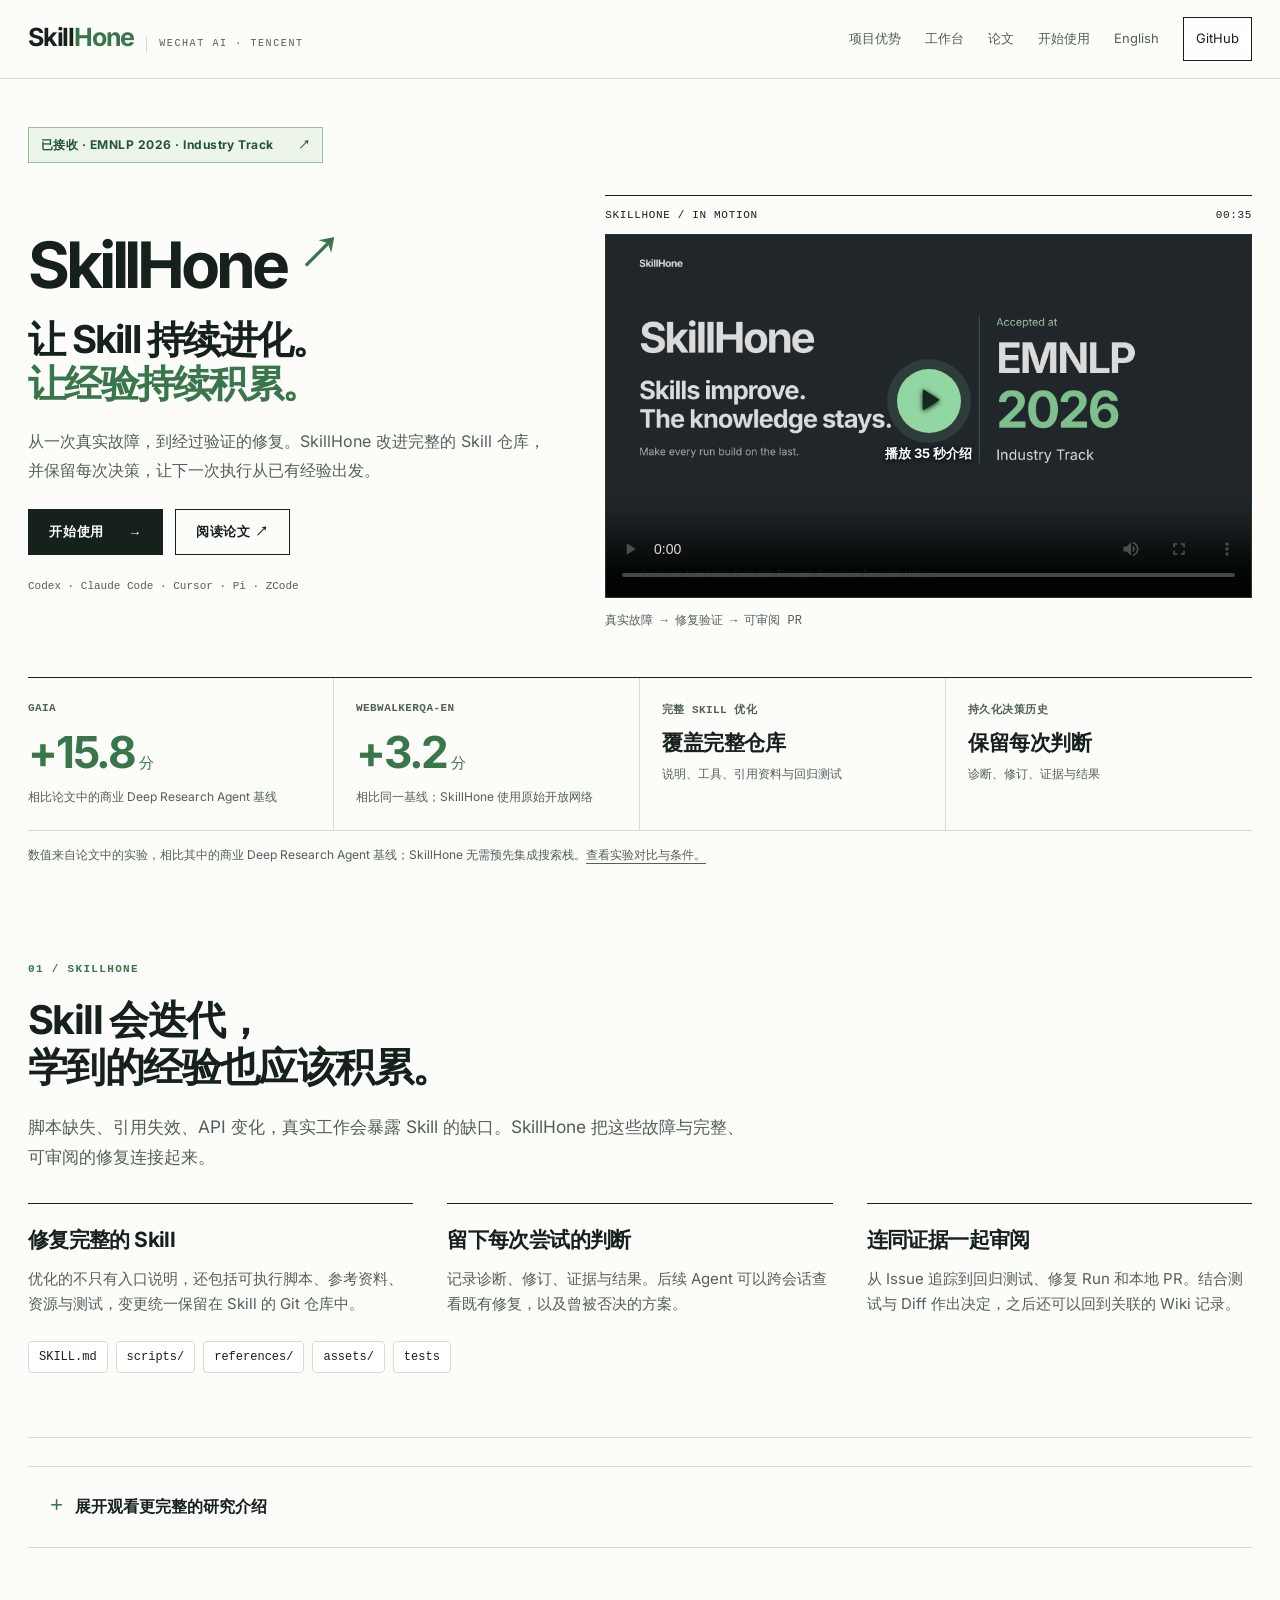
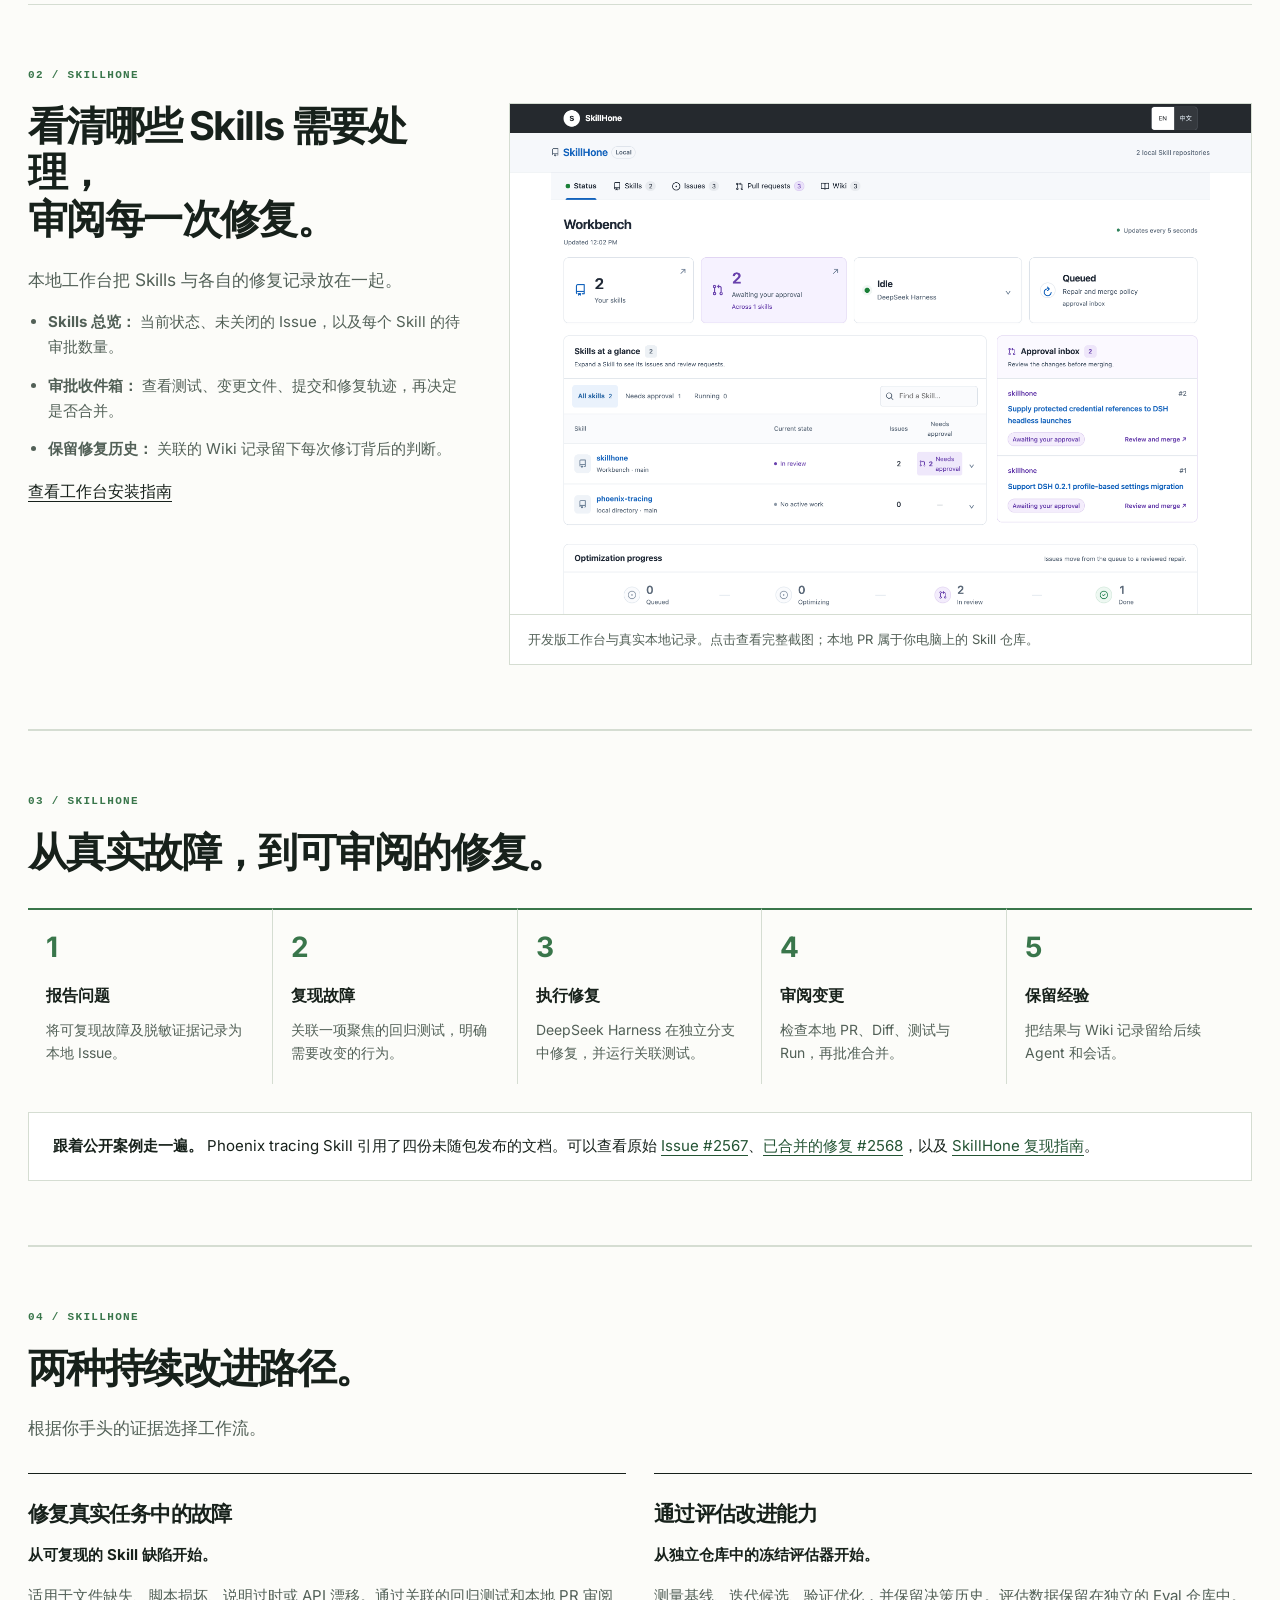
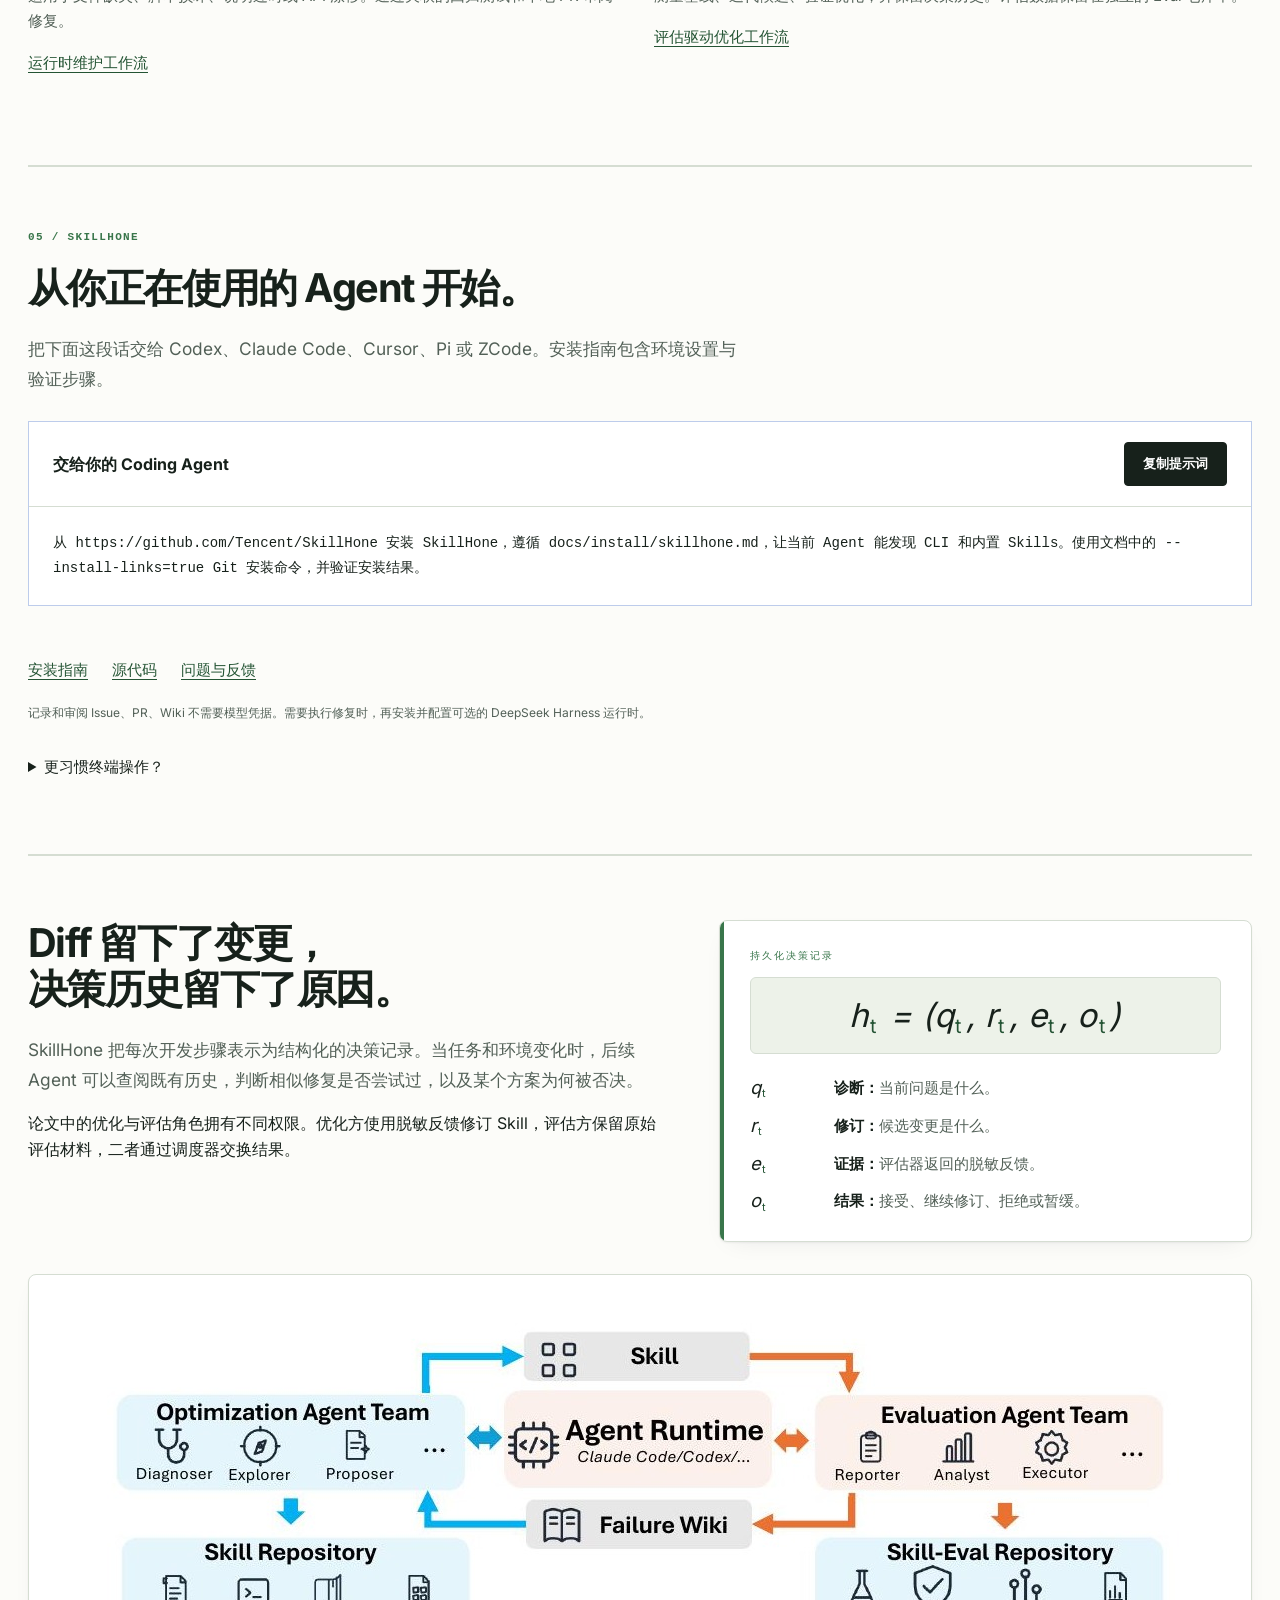
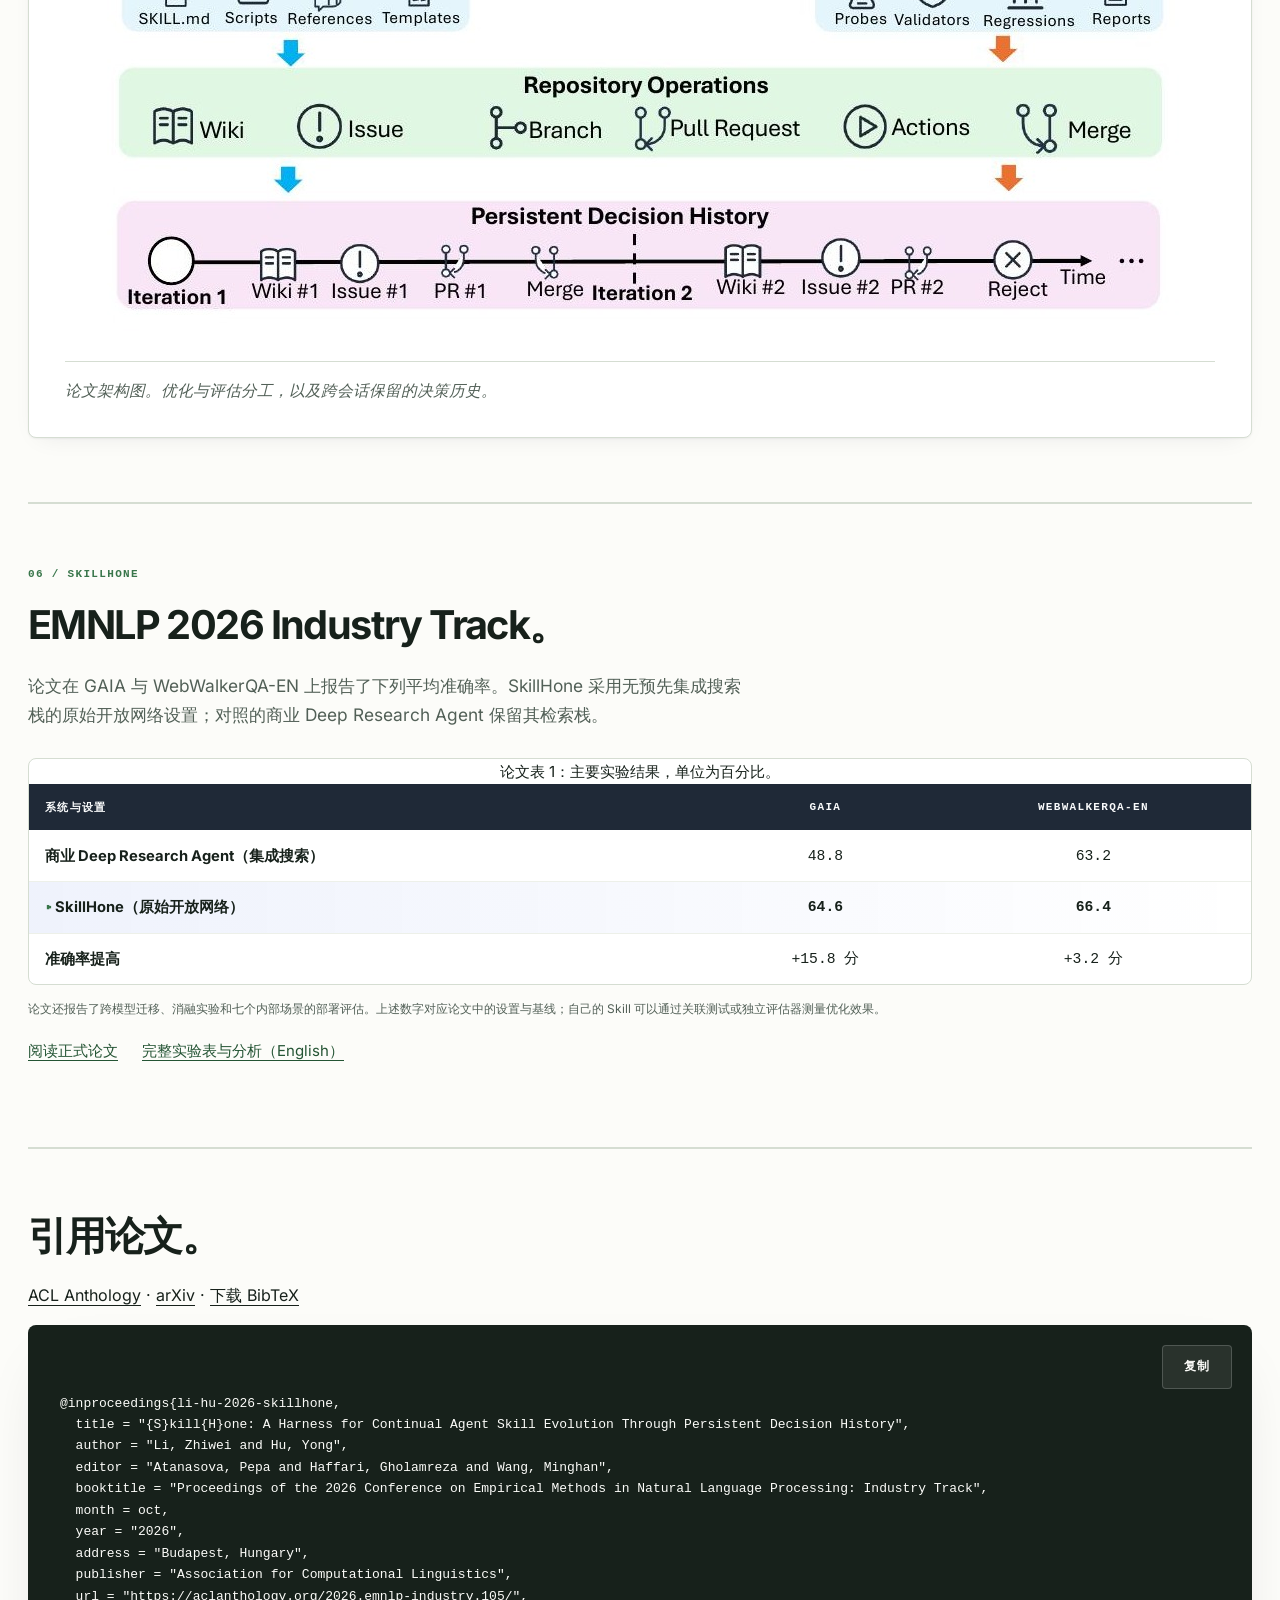
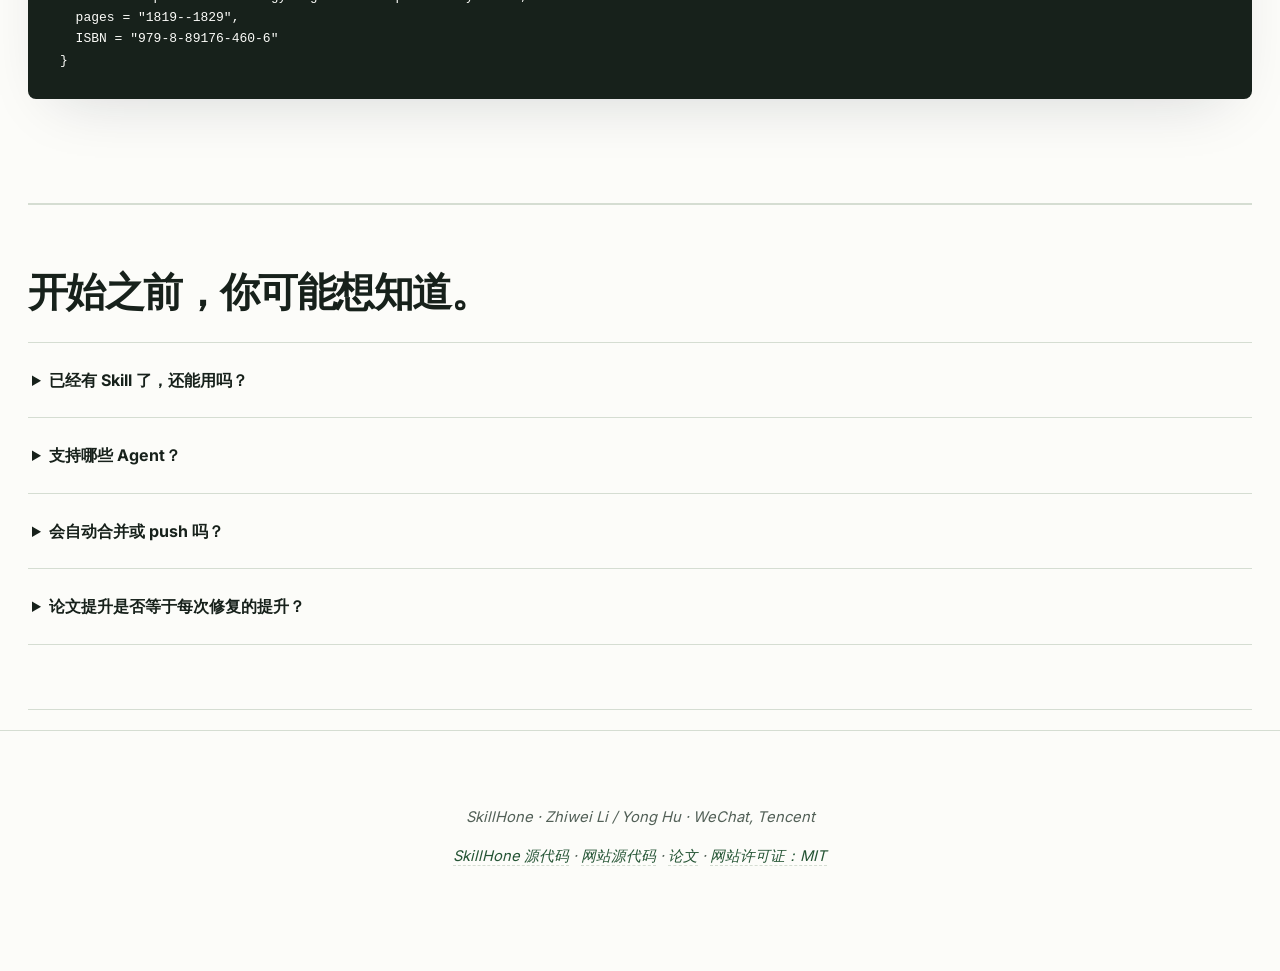
==== commit 9b5d8530: "feat: redesign project presentation around playable film and EMNLP evidence" ====
--- a/zh.html
+++ b/zh.html
@@ -35,7 +35,7 @@
   <link rel="icon" type="image/x-icon" href="static/images/favicon.ico?v=3">
 
 
-  <link rel="stylesheet" href="static/css/site.css?v=20261028">
+  <link rel="stylesheet" href="static/css/site.css?v=20261028-native-video">
   <script type="application/ld+json">{"@context": "https://schema.org", "@type": "ScholarlyArticle", "name": "SkillHone: A Harness for Continual Agent Skill Evolution Through Persistent Decision History", "url": "https://aclanthology.org/2026.emnlp-industry.105/", "author": [{"@type": "Person", "name": "Zhiwei Li"}, {"@type": "Person", "name": "Yong Hu"}], "datePublished": "2026-10", "isPartOf": {"@type": "PublicationVolume", "name": "Proceedings of the 2026 Conference on Empirical Methods in Natural Language Processing: Industry Track"}, "pageStart": "1819", "pageEnd": "1829"}</script>
 </head>
 
@@ -49,7 +49,7 @@
       <span class="org">WeChat AI · Tencent</span>
     </a>
     <nav class="nav-links" aria-label="页面导航">
-      <a href="#overview">介绍</a><a href="#workbench">工作台</a><a href="#results">论文</a><a href="#start">开始使用</a>
+      <a href="#overview">项目优势</a><a href="#workbench">工作台</a><a href="#results">论文</a><a href="#start">开始使用</a>
       <a href="index.html" lang="en" aria-label="Switch to English">English</a>
       <a class="git" href="https://github.com/Tencent/SkillHone" target="_blank" rel="noopener">GitHub</a>
     </nav>
@@ -57,33 +57,18 @@
 
   <!-- ============ Hero ============ -->
   <section class="hero" id="top">
-    <a class="conference" href="https://aclanthology.org/2026.emnlp-industry.105/"><strong>论文被 EMNLP 2026 接收</strong><span>Industry Track</span></a>
-    <h1 class="hero-title">
-      Skills 持续变好，<br><em>经验也留下来。</em>
-    </h1>
-    <p class="hero-lede">
-      <b>SkillHone 帮助 Coding Agent 持续改进完整的 Skill 仓库</b>，包括说明、脚本、引用资料与测试。
-      每次修订都留下诊断、证据与结果，后续 Agent 可以沿用已有判断；你可以在本地 Issue / PR / Wiki 工作台中审阅变更。
-    </p>
-
-    <div class="hero-meta">
-      <span>作者</span><a href="mailto:zhiweili.jay@foxmail.com">Zhiwei Li</a><a href="mailto:rightyonghu@tencent.com">Yong Hu</a>
-      <span>WeChat, Tencent</span><a href="https://aclanthology.org/2026.emnlp-industry.105/">EMNLP 2026 论文</a>
-    </div>
-
-    <div class="hero-actions">
-      <a class="btn ink" href="https://aclanthology.org/2026.emnlp-industry.105/" target="_blank" rel="noopener" id="paper">
-        <svg viewBox="0 0 24 24" fill="none" stroke="currentColor" stroke-width="2" stroke-linecap="round" stroke-linejoin="round"><path d="M14 3v6h6"/><path d="M7 21h10a2 2 0 0 0 2-2V9l-6-6H7a2 2 0 0 0-2 2v16a2 2 0 0 0 2 2z"/></svg>
-        阅读论文
-      </a>
-      <a class="btn outline" href="https://github.com/Tencent/SkillHone" target="_blank" rel="noopener">
-        <svg viewBox="0 0 24 24" fill="currentColor" aria-hidden="true"><path d="M12 2a10 10 0 0 0-3.16 19.49c.5.09.68-.22.68-.48v-1.7c-2.78.6-3.37-1.34-3.37-1.34-.45-1.16-1.11-1.47-1.11-1.47-.91-.62.07-.61.07-.61 1 .07 1.53 1.04 1.53 1.04.9 1.52 2.34 1.08 2.92.83.09-.65.35-1.08.63-1.33-2.22-.25-4.56-1.11-4.56-4.94 0-1.09.39-1.99 1.04-2.69-.1-.25-.45-1.28.1-2.66 0 0 .84-.27 2.75 1.03a9.5 9.5 0 0 1 5 0c1.91-1.3 2.75-1.03 2.75-1.03.55 1.38.2 2.41.1 2.66.65.7 1.04 1.6 1.04 2.69 0 3.84-2.34 4.69-4.57 4.93.36.31.68.92.68 1.86v2.75c0 .27.18.58.69.48A10 10 0 0 0 12 2z"/></svg>
-        代码与 Skills
-      </a>
-      <a class="btn outline" href="#start">开始使用</a>
-      <a class="btn outline" href="#watch">观看 35 秒介绍</a>
-    </div>
-
+    <a class="conference" href="https://aclanthology.org/2026.emnlp-industry.105/">已接收 · EMNLP 2026 · Industry Track<span aria-hidden="true">↗</span></a>
+    <div class="hero-grid"><div class="hero-copy">
+      <p class="product-name">SkillHone<span>↗</span></p>
+      <h1 class="hero-title">让 Skill 持续进化。<br><span>让经验持续积累。</span></h1>
+      <p class="hero-lede">从一次真实故障，到经过验证的修复。SkillHone 改进完整的 Skill 仓库，并保留每次决策，让下一次执行从已有经验出发。</p>
+      <div class="hero-actions"><a class="btn ink" href="#start">开始使用 <span aria-hidden="true">→</span></a><a class="btn outline" id="paper" href="https://aclanthology.org/2026.emnlp-industry.105/">阅读论文 ↗</a></div>
+      <p class="agent-line">Codex · Claude Code · Cursor · Pi · ZCode</p>
+    </div><div class="hero-film" id="watch">
+      <div class="film-label"><span>SKILLHONE / IN MOTION</span><span>00:35</span></div>
+      <div class="video-hero"><video id="overview-video" controls preload="metadata" poster="static/images/posters/skillhone-overview.png" playsinline aria-label="播放 35 秒介绍"><source src="https://github.com/user-attachments/assets/69bafb25-5ba9-44cb-b5ff-8a2a94f8e51a" type="video/mp4"></video><button class="film-play" hidden data-play="overview-video" aria-label="播放 35 秒介绍"><span class="play-icon" aria-hidden="true">▶</span><span>播放 35 秒介绍</span></button></div>
+      <p class="film-caption">真实故障 → 修复验证 → 可审阅 PR</p><p class="play-status" role="status"></p>
+    </div></div>
     <div class="stat-strip" aria-label="论文结果与项目特点">
       <div class="stat-cell">
         <div class="label">GAIA</div>
@@ -99,12 +84,13 @@
       <div class="stat-cell"><div class="label">持久化决策历史</div><div class="num text">保留每次判断</div><div class="note">诊断、修订、证据与结果</div></div>
     </div>
     <p class="result-context">数值来自论文中的实验，相比其中的商业 Deep Research Agent 基线；SkillHone 无需预先集成搜索栈。<a href="#results">查看实验对比与条件。</a></p>
+
   </section>
 
   <main class="page">
 
 
-    <section class="block reveal" id="overview">
+    <section class="block reveal" id="overview" data-section="01">
       <h2 class="head">Skill 会迭代，<br>学到的经验也应该积累。</h2>
       <p class="lede">脚本缺失、引用失效、API 变化，真实工作会暴露 Skill 的缺口。SkillHone 把这些故障与完整、可审阅的修复连接起来。</p>
       <div class="overview-grid" style="margin-top:32px">
@@ -116,30 +102,23 @@
     </section>
 
     <!-- ============ Video ============ -->
-    <section class="video-block reveal" id="watch">
-      <div class="watch-heading"><h2>35 秒了解 SkillHone</h2><a href="https://github.com/zwliJay/SkillHone-Project/releases/tag/media-2026-10">视频与媒体下载</a></div>
-      <div class="video-hero"><video id="overview-video" controls preload="none" poster="static/images/posters/skillhone-overview.png" playsinline aria-label="SkillHone 35-second overview">
-        <source src="https://github.com/zwliJay/SkillHone-Project/releases/download/media-2026-10/skillhone-overview.mp4" type="video/mp4">
-        <p><a href="https://github.com/zwliJay/SkillHone-Project/releases/download/media-2026-10/skillhone-overview.mp4">Download the overview video.</a></p>
-      </video></div>
-      <p class="video-caption">介绍 EMNLP 接收、论文结果与开发版工作台，使用真实的本地修复记录。1080p，配原创音乐；视频通过外部附件托管，不进入网站 Git 仓库。</p>
-      <details class="research-film"><summary>展开观看更完整的研究介绍</summary><div class="video-row"><div><p class="video-note">原有两分钟研究介绍，进一步解释持久化决策历史和跨模型迁移。</p><video controls preload="none" poster="static/images/posters/cover-4-headline.jpg" playsinline aria-label="Original research walkthrough"><source src="https://github.com/user-attachments/assets/1433fd49-fffd-4c55-8b90-ab6f14967446" type="video/mp4"></video></div><div><p class="video-note">原有研究演示</p><video controls preload="none" poster="static/images/posters/cover-3-demo.jpg" playsinline aria-label="原有研究演示"><source src="https://github.com/user-attachments/assets/ecab6d56-b2c1-4c2b-a584-e15e4fdf21d7" type="video/mp4"></video></div></div></details>
+    <section class="video-block reveal" id="research-film"><details class="research-film"><summary>展开观看更完整的研究介绍</summary><div class="video-row"><div><p class="video-note">原有两分钟研究介绍，进一步解释持久化决策历史和跨模型迁移。</p><video controls preload="none" poster="static/images/posters/cover-4-headline.jpg" playsinline aria-label="Original research walkthrough"><source src="https://github.com/user-attachments/assets/1433fd49-fffd-4c55-8b90-ab6f14967446" type="video/mp4"></video></div><div><p class="video-note">原有研究演示</p><video controls preload="none" poster="static/images/posters/cover-3-demo.jpg" playsinline aria-label="原有研究演示"><source src="https://github.com/user-attachments/assets/ecab6d56-b2c1-4c2b-a584-e15e4fdf21d7" type="video/mp4"></video></div></div></details>
     </section>
 
-    <section class="block reveal" id="workbench">
+    <section class="block reveal" id="workbench" data-section="02">
       <div class="workbench-layout"><div class="workbench-copy"><h2 class="head">看清哪些 Skills 需要处理，<br>审阅每一次修复。</h2><p class="lede">本地工作台把 Skills 与各自的修复记录放在一起。</p><ul><li><b>Skills 总览：</b> 当前状态、未关闭的 Issue，以及每个 Skill 的待审批数量。</li><li><b>审批收件箱：</b> 查看测试、变更文件、提交和修复轨迹，再决定是否合并。</li><li><b>保留修复历史：</b> 关联的 Wiki 记录留下每次修订背后的判断。</li></ul><a href="https://github.com/Tencent/SkillHone/blob/main/docs/install/skillhone.md">查看工作台安装指南</a></div>
       <figure class="workbench-preview"><a href="static/images/product/workbench.png" target="_blank" rel="noopener" aria-label="Open full-size workbench screenshot"><img src="static/images/product/workbench.png" width="2880" height="2740" loading="lazy" alt="SkillHone development workbench showing a Skills list and two local PRs awaiting review"></a><figcaption>开发版工作台与真实本地记录。点击查看完整截图；本地 PR 属于你电脑上的 Skill 仓库。</figcaption></figure></div>
     </section>
-    <section class="block reveal" id="workflow">
+    <section class="block reveal" id="workflow" data-section="03">
       <h2 class="head">从真实故障，到可审阅的修复。</h2>
       <ol class="pipeline"><li><strong>报告问题</strong><p>将可复现故障及脱敏证据记录为本地 Issue。</p></li><li><strong>复现故障</strong><p>关联一项聚焦的回归测试，明确需要改变的行为。</p></li><li><strong>执行修复</strong><p>DeepSeek Harness 在独立分支中修复，并运行关联测试。</p></li><li><strong>审阅变更</strong><p>检查本地 PR、Diff、测试与 Run，再批准合并。</p></li><li><strong>保留经验</strong><p>把结果与 Wiki 记录留给后续 Agent 和会话。</p></li></ol>
       <p class="case-note"><b>跟着公开案例走一遍。</b> Phoenix tracing Skill 引用了四份未随包发布的文档。可以查看原始 <a href="https://github.com/github/awesome-copilot/issues/2567">Issue #2567</a>、<a href="https://github.com/github/awesome-copilot/pull/2568">已合并的修复 #2568</a>，以及 <a href="https://github.com/Tencent/SkillHone/tree/main/examples/phoenix-tracing">SkillHone 复现指南</a>。</p>
     </section>
-    <section class="block reveal" id="paths">
+    <section class="block reveal" id="paths" data-section="04">
       <h2 class="head">两种持续改进路径。</h2><p class="lede">根据你手头的证据选择工作流。</p>
       <div class="path-grid"><article class="path-card"><h3>修复真实任务中的故障</h3><p class="path-trigger">从可复现的 Skill 缺陷开始。</p><p>适用于文件缺失、脚本损坏、说明过时或 API 漂移。通过关联的回归测试和本地 PR 审阅修复。</p><a href="https://github.com/Tencent/SkillHone/tree/main/skills/skillhone-auto-optimization">运行时维护工作流</a></article><article class="path-card"><h3>通过评估改进能力</h3><p class="path-trigger">从独立仓库中的冻结评估器开始。</p><p>测量基线、迭代候选、验证优化，并保留决策历史。评估数据保留在独立的 Eval 仓库中。</p><a href="https://github.com/Tencent/SkillHone/blob/main/docs/benchmark-optimization.md">评估驱动优化工作流</a></article></div>
     </section>
-    <section class="block reveal" id="start">
+    <section class="block reveal" id="start" data-section="05">
       <h2 class="head">从你正在使用的 Agent 开始。</h2><p class="lede">把下面这段话交给 Codex、Claude Code、Cursor、Pi 或 ZCode。安装指南包含环境设置与验证步骤。</p>
       <div class="start-panel"><div class="prompt-header"><span>交给你的 Coding Agent</span><button class="copy-button" data-copy="install-prompt">复制提示词</button></div><pre class="install-prompt" id="install-prompt">从 https://github.com/Tencent/SkillHone 安装 SkillHone，遵循 docs/install/skillhone.md，让当前 Agent 能发现 CLI 和内置 Skills。使用文档中的 --install-links=true Git 安装命令，并验证安装结果。</pre></div><p class="copy-status" role="status" aria-live="polite"></p>
       <div class="start-links"><a href="https://github.com/Tencent/SkillHone/blob/main/docs/install/skillhone.md">安装指南</a><a href="https://github.com/Tencent/SkillHone">源代码</a><a href="https://github.com/Tencent/SkillHone/issues">问题与反馈</a></div>
@@ -151,7 +130,7 @@
 
 
     <section class="block reveal" id="idea"><div class="grid-two"><div><h2 class="head">Diff 留下了变更，<br>决策历史留下了原因。</h2><p class="lede">SkillHone 把每次开发步骤表示为结构化的决策记录。当任务和环境变化时，后续 Agent 可以查阅既有历史，判断相似修复是否尝试过，以及某个方案为何被否决。</p><p>论文中的优化与评估角色拥有不同权限。优化方使用脱敏反馈修订 Skill，评估方保留原始评估材料，二者通过调度器交换结果。</p></div><aside class="record-card"><div class="rcrd-eyebrow">持久化决策记录</div><div class="formula">h<sub>t</sub> = (q<sub>t</sub>, r<sub>t</sub>, e<sub>t</sub>, o<sub>t</sub>)</div><dl><dt>q<span>t</span></dt><dd><b>诊断：</b>当前问题是什么。</dd><dt>r<span>t</span></dt><dd><b>修订：</b>候选变更是什么。</dd><dt>e<span>t</span></dt><dd><b>证据：</b>评估器返回的脱敏反馈。</dd><dt>o<span>t</span></dt><dd><b>结果：</b>接受、继续修订、拒绝或暂缓。</dd></dl></aside></div><div class="figure" style="margin-top:32px"><img src="static/images/figures/framework.jpg" loading="lazy" alt="SkillHone 论文架构：优化团队与评估团队通过调度器交换反馈，形成持久化决策历史" width="1098" height="632"><p class="caption">论文架构图。优化与评估分工，以及跨会话保留的决策历史。</p></div></section>
-    <section class="block reveal" id="results"><h2 class="head">EMNLP 2026 Industry Track。</h2><p class="lede">论文在 GAIA 与 WebWalkerQA-EN 上报告了下列平均准确率。SkillHone 采用无预先集成搜索栈的原始开放网络设置；对照的商业 Deep Research Agent 保留其检索栈。</p><div class="tbl-wrap" style="margin-top:28px"><table class="tbl"><caption class="caption">论文表 1：主要实验结果，单位为百分比。</caption><thead><tr><th class="row-label">系统与设置</th><th>GAIA</th><th>WebWalkerQA-EN</th></tr></thead><tbody><tr><td class="row-label">商业 Deep Research Agent（集成搜索）</td><td>48.8</td><td>63.2</td></tr><tr class="us"><td class="row-label">SkillHone（原始开放网络）</td><td class="best">64.6</td><td class="best">66.4</td></tr><tr><td class="row-label">准确率提高</td><td>+15.8 分</td><td>+3.2 分</td></tr></tbody></table></div><p class="result-context">论文还报告了跨模型迁移、消融实验和七个内部场景的部署评估。上述数字对应论文中的设置与基线；自己的 Skill 可以通过关联测试或独立评估器测量优化效果。</p><div class="start-links"><a href="https://aclanthology.org/2026.emnlp-industry.105/">阅读正式论文</a><a href="index.html#results" lang="en">完整实验表与分析（English）</a></div></section>
+    <section class="block reveal" id="results" data-section="06"><h2 class="head">EMNLP 2026 Industry Track。</h2><p class="lede">论文在 GAIA 与 WebWalkerQA-EN 上报告了下列平均准确率。SkillHone 采用无预先集成搜索栈的原始开放网络设置；对照的商业 Deep Research Agent 保留其检索栈。</p><div class="tbl-wrap" style="margin-top:28px"><table class="tbl"><caption class="caption">论文表 1：主要实验结果，单位为百分比。</caption><thead><tr><th class="row-label">系统与设置</th><th>GAIA</th><th>WebWalkerQA-EN</th></tr></thead><tbody><tr><td class="row-label">商业 Deep Research Agent（集成搜索）</td><td>48.8</td><td>63.2</td></tr><tr class="us"><td class="row-label">SkillHone（原始开放网络）</td><td class="best">64.6</td><td class="best">66.4</td></tr><tr><td class="row-label">准确率提高</td><td>+15.8 分</td><td>+3.2 分</td></tr></tbody></table></div><p class="result-context">论文还报告了跨模型迁移、消融实验和七个内部场景的部署评估。上述数字对应论文中的设置与基线；自己的 Skill 可以通过关联测试或独立评估器测量优化效果。</p><div class="start-links"><a href="https://aclanthology.org/2026.emnlp-industry.105/">阅读正式论文</a><a href="index.html#results" lang="en">完整实验表与分析（English）</a></div></section>
 <section class="block reveal" id="cite"><h2 class="head">引用论文。</h2><p><a href="https://aclanthology.org/2026.emnlp-industry.105/">ACL Anthology</a> · <a href="https://arxiv.org/abs/2606.08671">arXiv</a> · <a href="static/skillhone.bib" download>下载 BibTeX</a></p><div class="bib"><button class="copy" data-copy="bib-code">复制</button><pre id="bib-code">@inproceedings{li-hu-2026-skillhone,
   title = "{S}kill{H}one: A Harness for Continual Agent Skill Evolution Through Persistent Decision History",
   author = "Li, Zhiwei and Hu, Yong",
@@ -166,4 +145,4 @@
   ISBN = "979-8-89176-460-6"
 }</pre></div><p class="copy-status" role="status" aria-live="polite"></p></section>
 <section class="block reveal" id="faq"><h2 class="head">开始之前，你可能想知道。</h2><div class="faq-list"><details><summary>已经有 Skill 了，还能用吗？</summary><p>可以。SkillHone 从现有 Skill 仓库与故障或评估证据出发；修订可以覆盖说明、脚本、引用、资源与测试，同时留下每次尝试的判断。</p></details><details><summary>支持哪些 Agent？</summary><p>本地 CLI 不绑定某一种 Agent。安装文档覆盖 Codex、Claude Code、Cursor、Pi 和 ZCode，其他能够调用 CLI 的 Agent 也可以使用同一工作流。DeepSeek Harness 承担修复执行。</p></details><details><summary>会自动合并或 push 吗？</summary><p>默认先审阅。自动本地合并需要主动开启，而且关联测试必须通过；push 是用户单独授权的操作。以复制模式导入的 Skill 还需要明确同步回原安装位置。</p></details><details><summary>论文提升是否等于每次修复的提升？</summary><p>论文数字对应其数据集、设置和基线。实际修复应通过关联的回归测试，或使用独立评估器测量效果。</p></details></div></section>
-</main><footer><p>SkillHone · Zhiwei Li / Yong Hu · WeChat, Tencent</p><p><a href="https://github.com/Tencent/SkillHone">SkillHone 源代码</a> · <a href="https://github.com/zwliJay/SkillHone-Project">网站源代码</a> · <a href="https://aclanthology.org/2026.emnlp-industry.105/">论文</a> · <a href="LICENSE">网站许可证：MIT</a></p></footer><script src="static/js/site.js?v=20261028" defer></script></body></html>+</main><footer><p>SkillHone · Zhiwei Li / Yong Hu · WeChat, Tencent</p><p><a href="https://github.com/Tencent/SkillHone">SkillHone 源代码</a> · <a href="https://github.com/zwliJay/SkillHone-Project">网站源代码</a> · <a href="https://aclanthology.org/2026.emnlp-industry.105/">论文</a> · <a href="LICENSE">网站许可证：MIT</a></p></footer><script src="static/js/site.js?v=20261028-native-video" defer></script></body></html>
--- a/static/css/site.css
+++ b/static/css/site.css
@@ -922,3 +922,65 @@
 .navbar.scrolled { padding:18px 34px; }
 .role-cell .team,.rcrd-eyebrow,.take-tag { font-size:12px; }
 @media(max-width:760px) { .navbar,.navbar.scrolled { padding:10px 22px; } }
+
+/* Product presentation: bold typography, numbered evidence and an immediate film. */
+:root { --paper:#fcfcf9;--paper-soft:#fcfcf9;--paper-card:#fff;--paper-tint:#edf2e9;--ink:#17211b;--ink-soft:#526057;--ink-quiet:#738076;--rule:#d5ddd2;--rule-soft:#edf0e9;--primary:#39764b;--primary-deep:#245434;--primary-soft:#91d6a3;--primary-tint:#edf5e9;--serif:var(--sans); }
+body::before,.hero::before { display:none; }
+body { font-size:16px; }
+.navbar,.navbar.scrolled { padding:17px max(28px,calc((100vw - 1280px)/2));background:rgba(252,252,249,.94);border-bottom:1px solid var(--rule); }
+.brand .mark { font-family:var(--sans);font-weight:700;font-size:25px;letter-spacing:-1.2px; }
+.brand .mark .b { font-style:normal;color:var(--primary); }
+nav.nav-links { letter-spacing:0;font-family:var(--sans);font-size:13px;gap:24px; }
+nav.nav-links a { text-transform:none; }
+nav.nav-links .git { border-color:var(--ink);border-radius:0; }
+.hero { max-width:1280px;padding:48px 28px 34px; }
+.conference { display:inline-flex;border:1px solid #9fbb9f;border-radius:0;background:#edf5e9;color:var(--primary-deep);font:700 12px/1.5 var(--sans);letter-spacing:.04em;padding:8px 12px;margin-bottom:32px;gap:24px; }
+.hero-grid { display:grid;grid-template-columns:minmax(0,.9fr) minmax(0,1.1fr);gap:48px;align-items:center; }
+.product-name { margin:0 0 20px;font:700 clamp(48px,5vw,76px)/1 var(--sans);letter-spacing:-.065em; }
+.product-name span { display:inline-block;font-size:.65em;color:var(--primary);vertical-align:top;margin:0 0 0 12px; }
+.hero-title,[lang='zh-CN'] .hero-title { font:700 clamp(28px,3vw,43px)/1.15 var(--sans);letter-spacing:-.045em;margin:0 0 22px; }
+.hero-title span { color:var(--primary); }
+.hero-lede { font-size:16px;line-height:1.8;margin:0 0 24px;max-width:540px; }
+.hero-actions { gap:12px; }
+.btn { border-radius:0;min-height:46px;font:700 13px var(--sans);padding:13px 20px;display:inline-flex;gap:24px; }
+.btn.ink { background:var(--ink);color:#fff; }
+.agent-line { font:11px/1.8 var(--mono);color:var(--ink-soft);margin:22px 0 0; }
+.hero-film { min-width:0; }
+.film-label { display:flex;justify-content:space-between;border-top:1px solid var(--ink);padding:13px 0;font:11px var(--mono);letter-spacing:.06em; }
+.video-hero { position:relative;border-radius:0;background:#24292d;border:1px solid #26342b;box-shadow:none;overflow:hidden; }
+.video-hero video { display:block;width:100%;aspect-ratio:16/9;border-radius:0; }
+.film-play { position:absolute;inset:0;display:flex;align-items:center;justify-content:center;flex-direction:column;gap:12px;border:0;color:#fff;background:rgba(12,23,16,.15);font:700 13px var(--sans);cursor:pointer;text-shadow:0 1px 5px #000; }
+.film-play .play-icon { display:grid;place-items:center;padding-left:4px;width:64px;height:64px;border-radius:50%;background:#91d6a3;color:#14291b;font-size:24px;box-shadow:0 0 0 10px #91d6a320;transition:transform .2s,box-shadow .2s; }
+.film-play:hover .play-icon { transform:scale(1.08);box-shadow:0 0 0 16px #91d6a320; }
+.film-play[hidden] { display:none; }
+.film-caption { margin:14px 0 0;font:12px/1.6 var(--mono);color:var(--ink-soft); }
+.play-status { font-size:13px;color:var(--primary-deep);margin:4px 0; }
+.stat-strip { margin-top:42px;border:0;border-top:1px solid var(--ink);border-bottom:1px solid var(--rule);background:transparent;border-radius:0;box-shadow:none; }
+.stat-cell { padding:24px 22px;border-color:var(--rule); }
+.stat-cell:first-child { padding-left:0; }
+.stat-cell .num { font:700 44px/1.2 var(--sans);letter-spacing:-.05em;color:var(--primary); }
+.stat-cell .num.text { font-weight:700;font-size:21px;color:var(--ink); }
+.stat-cell .label { font:700 11px var(--mono);letter-spacing:.04em; }
+.stat-cell .note { font-size:12px;line-height:1.6; }
+.result-context { font-size:12px;max-width:100%; }
+.page { max-width:1280px;padding:0 28px; }
+.block { padding:64px 0;border-bottom:1px solid var(--rule); }
+[data-section]::before { content:attr(data-section) ' / SKILLHONE';display:block;font:700 11px var(--mono);letter-spacing:.12em;color:var(--primary);margin-bottom:22px; }
+.head,[lang='zh-CN'] .head { font:700 clamp(26px,3.1vw,42px)/1.18 var(--sans);letter-spacing:-.04em; }
+.overview-item h3,.path-card h3 { font:700 21px/1.3 var(--sans);letter-spacing:-.03em; }
+.overview-item { border-top:1px solid var(--ink); }
+.overview-item p,.path-card p,.workbench-copy li { font-size:15px; }
+.overview-grid { gap:34px; }
+.path-card,.start-panel,.research-film,.research-details,.workbench-preview { border-radius:0;box-shadow:none; }
+.path-card { background:transparent;border:0;border-top:1px solid var(--ink);padding:26px 0; }
+.pipeline li { border-top:2px solid var(--primary); }
+.pipeline li::before { font:700 28px var(--sans); }
+.research-film { background:transparent;border-left:0;border-right:0; }
+#research-film { padding-top:0; }
+.workbench-preview { border:1px solid var(--rule); }
+.workbench-preview img { max-height:510px; }
+section[id] { scroll-margin-top:100px; }
+@media(min-width:1200px) { .hero { padding-top:48px; } }
+@media(max-width:1000px) { .hero-grid { gap:28px; } .hero-title,[lang='zh-CN'] .hero-title { font-size:31px; } .product-name { font-size:57px; } .hero-lede { font-size:15px; } nav.nav-links { gap:16px; } }
+@media(max-width:760px) { .navbar,.navbar.scrolled { padding:12px 22px; } nav.nav-links { width:100%;gap:0 18px; } .hero { padding:30px 22px; } .hero-grid { grid-template-columns:1fr;gap:32px; } .conference { font-size:11px;gap:12px;max-width:100%;margin-bottom:28px; } .product-name { font-size:64px; } .hero-title,[lang='zh-CN'] .hero-title { font-size:32px; } .hero-lede { max-width:100%; } .agent-line { font-size:10px; } .stat-strip { margin-top:32px; } .stat-cell,.stat-cell:first-child { padding:20px 12px; } .stat-cell .num { font-size:36px; } .stat-cell .num.text { font-size:18px; } .page { padding:0 22px; } .block { padding:48px 0; } .film-play .play-icon { width:52px;height:52px;font-size:20px; } }
+@media(max-width:760px) { section[id] { scroll-margin-top:160px; } }
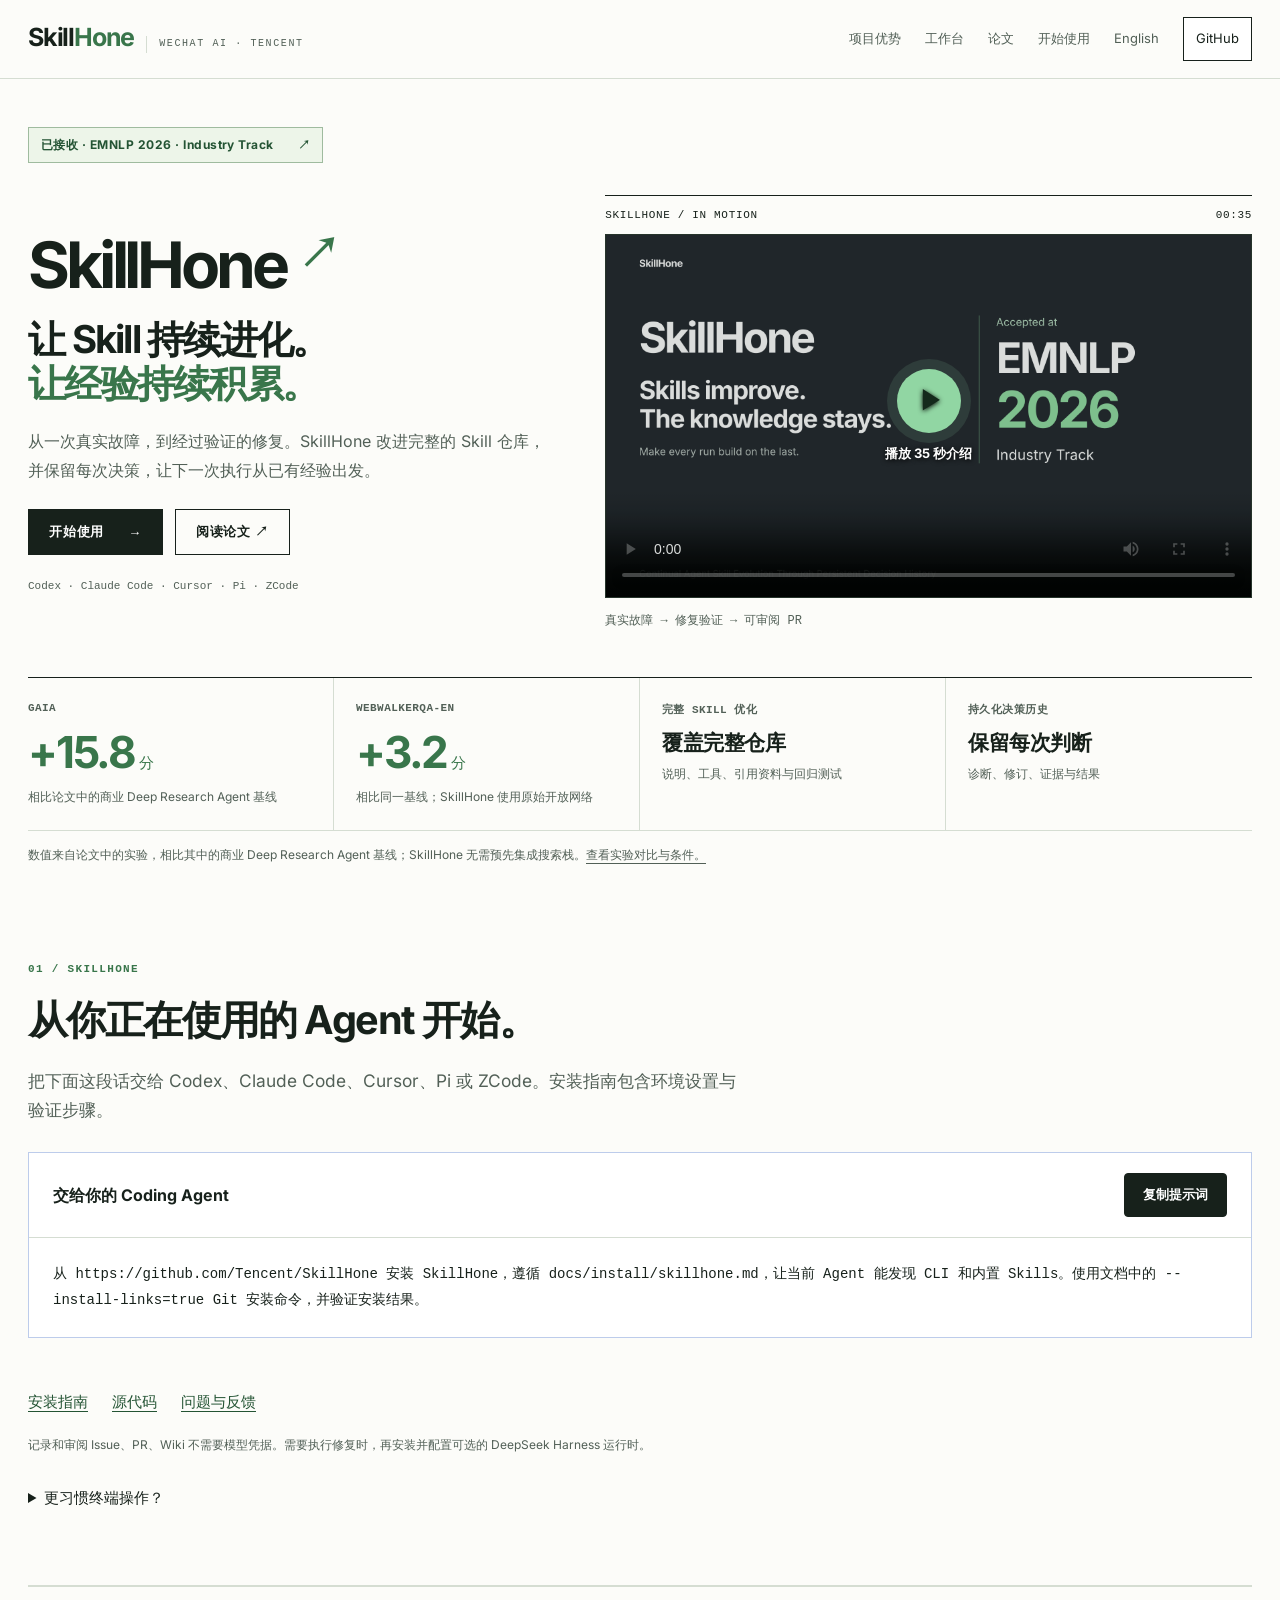
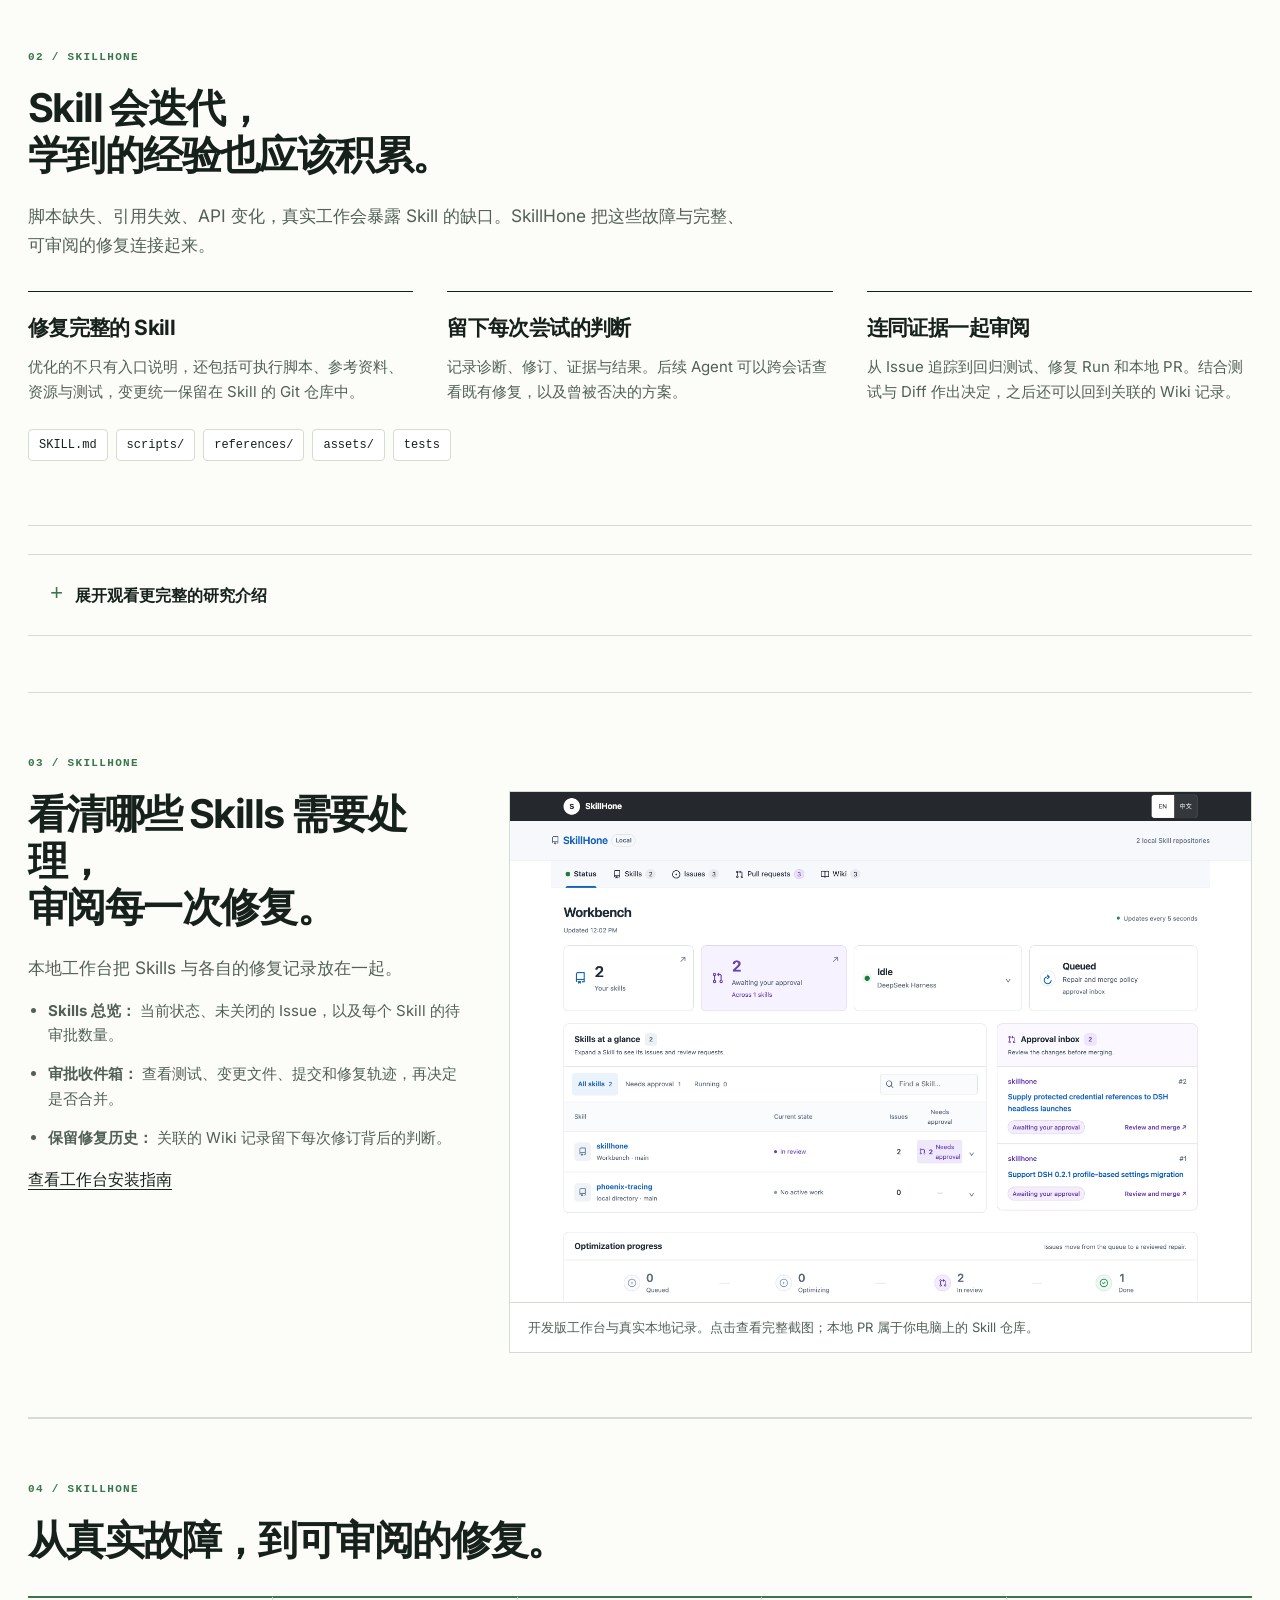
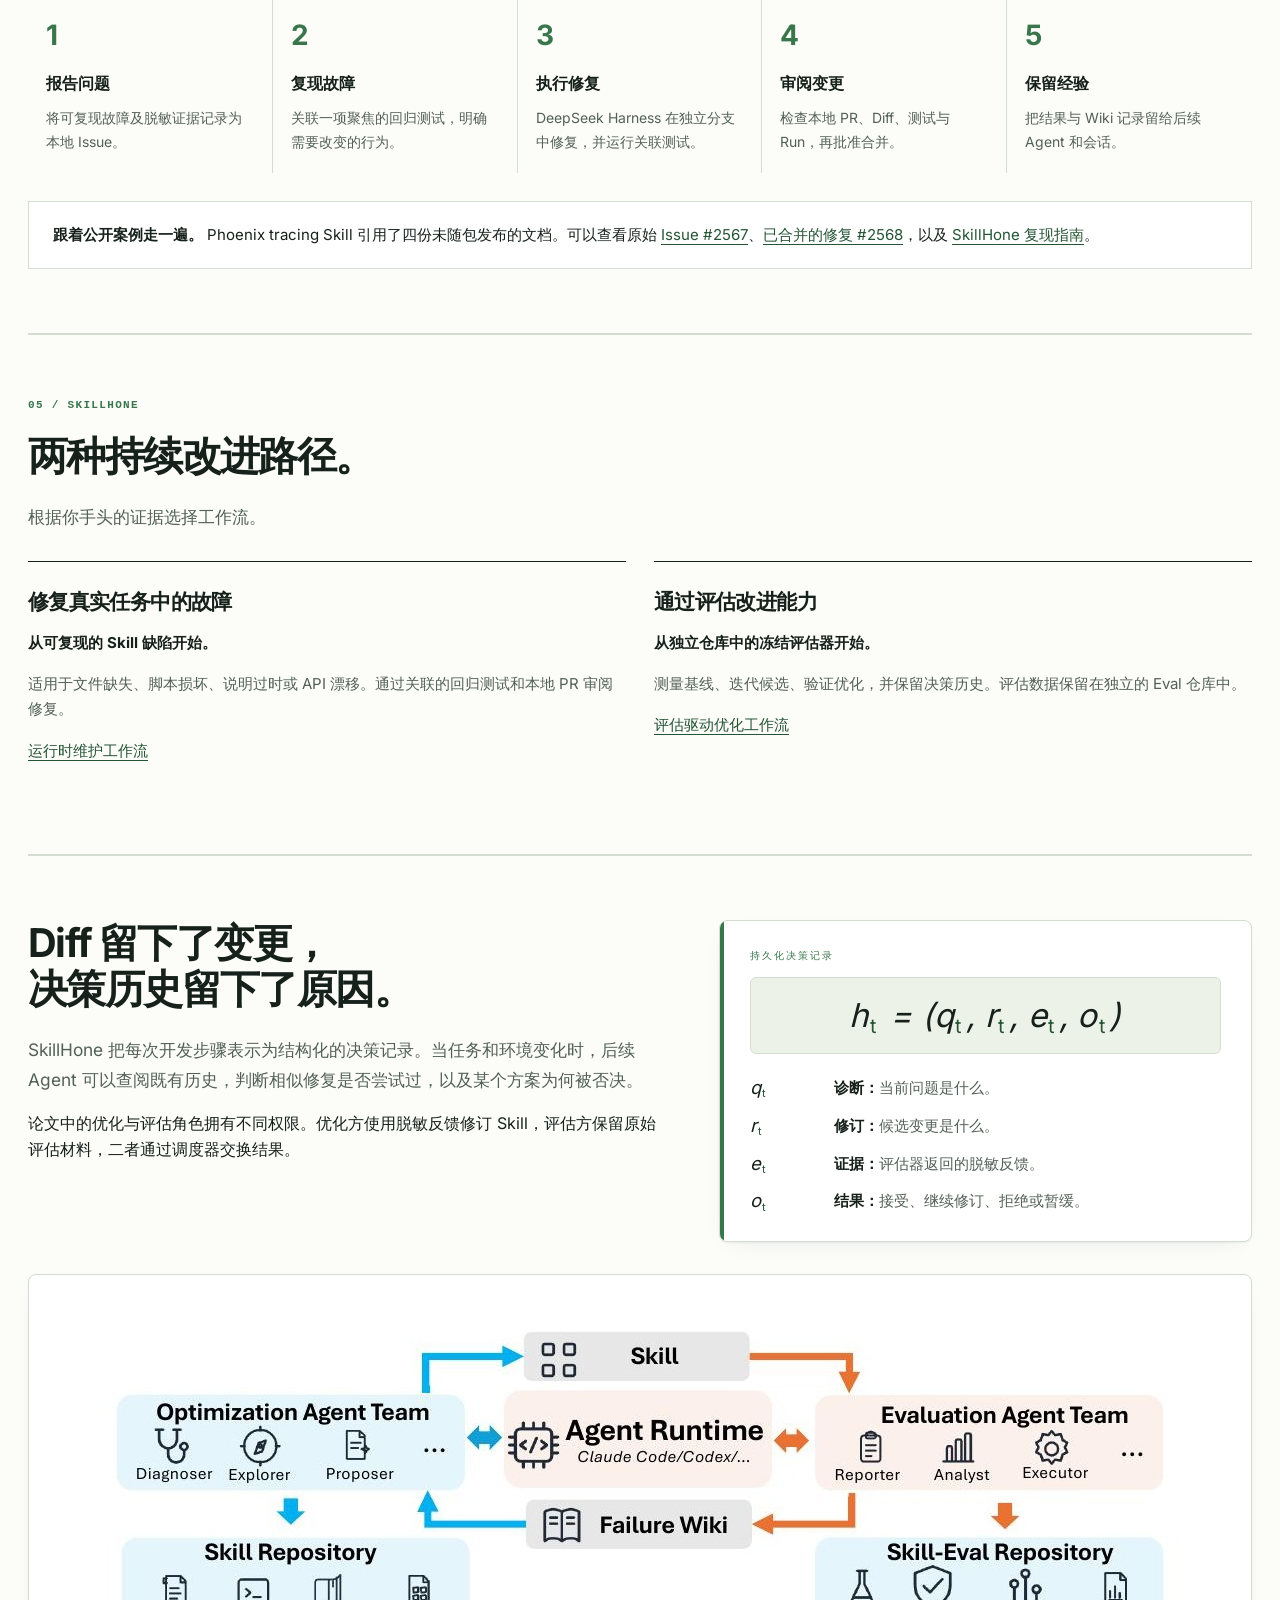
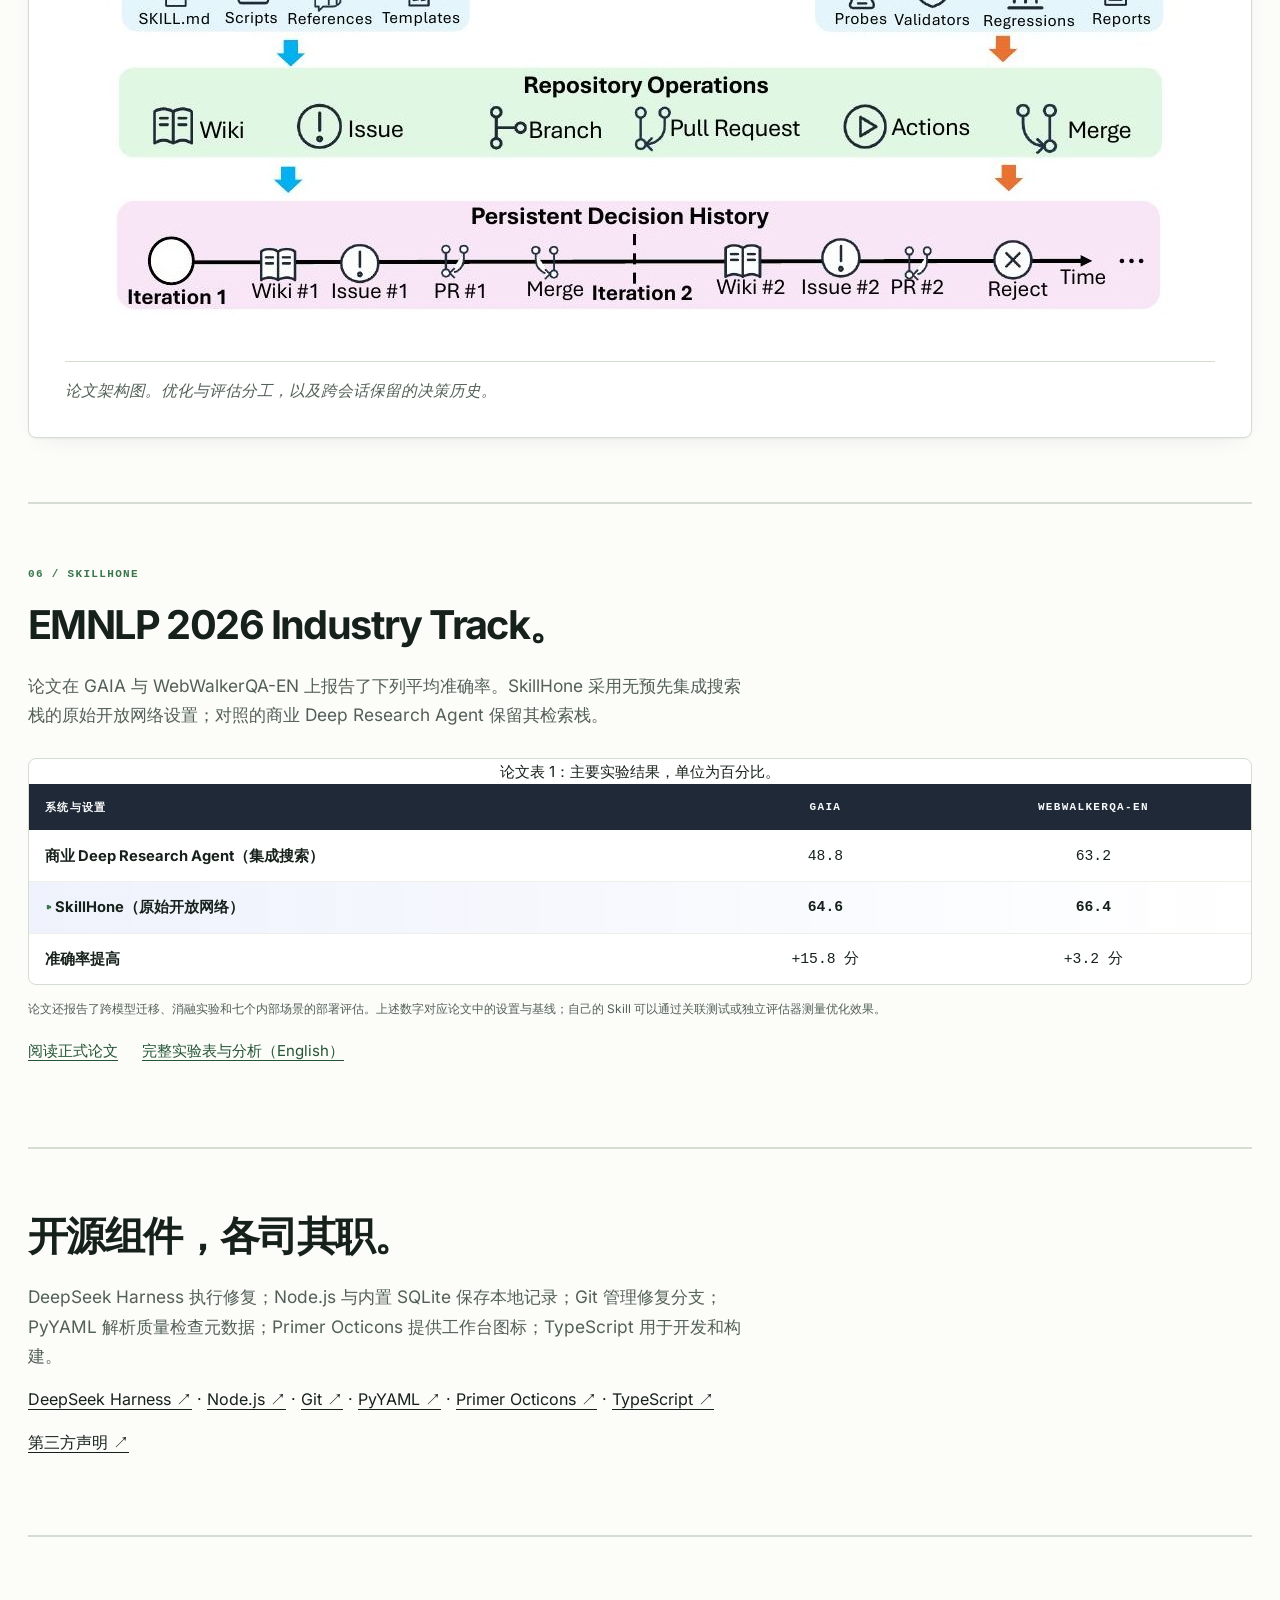
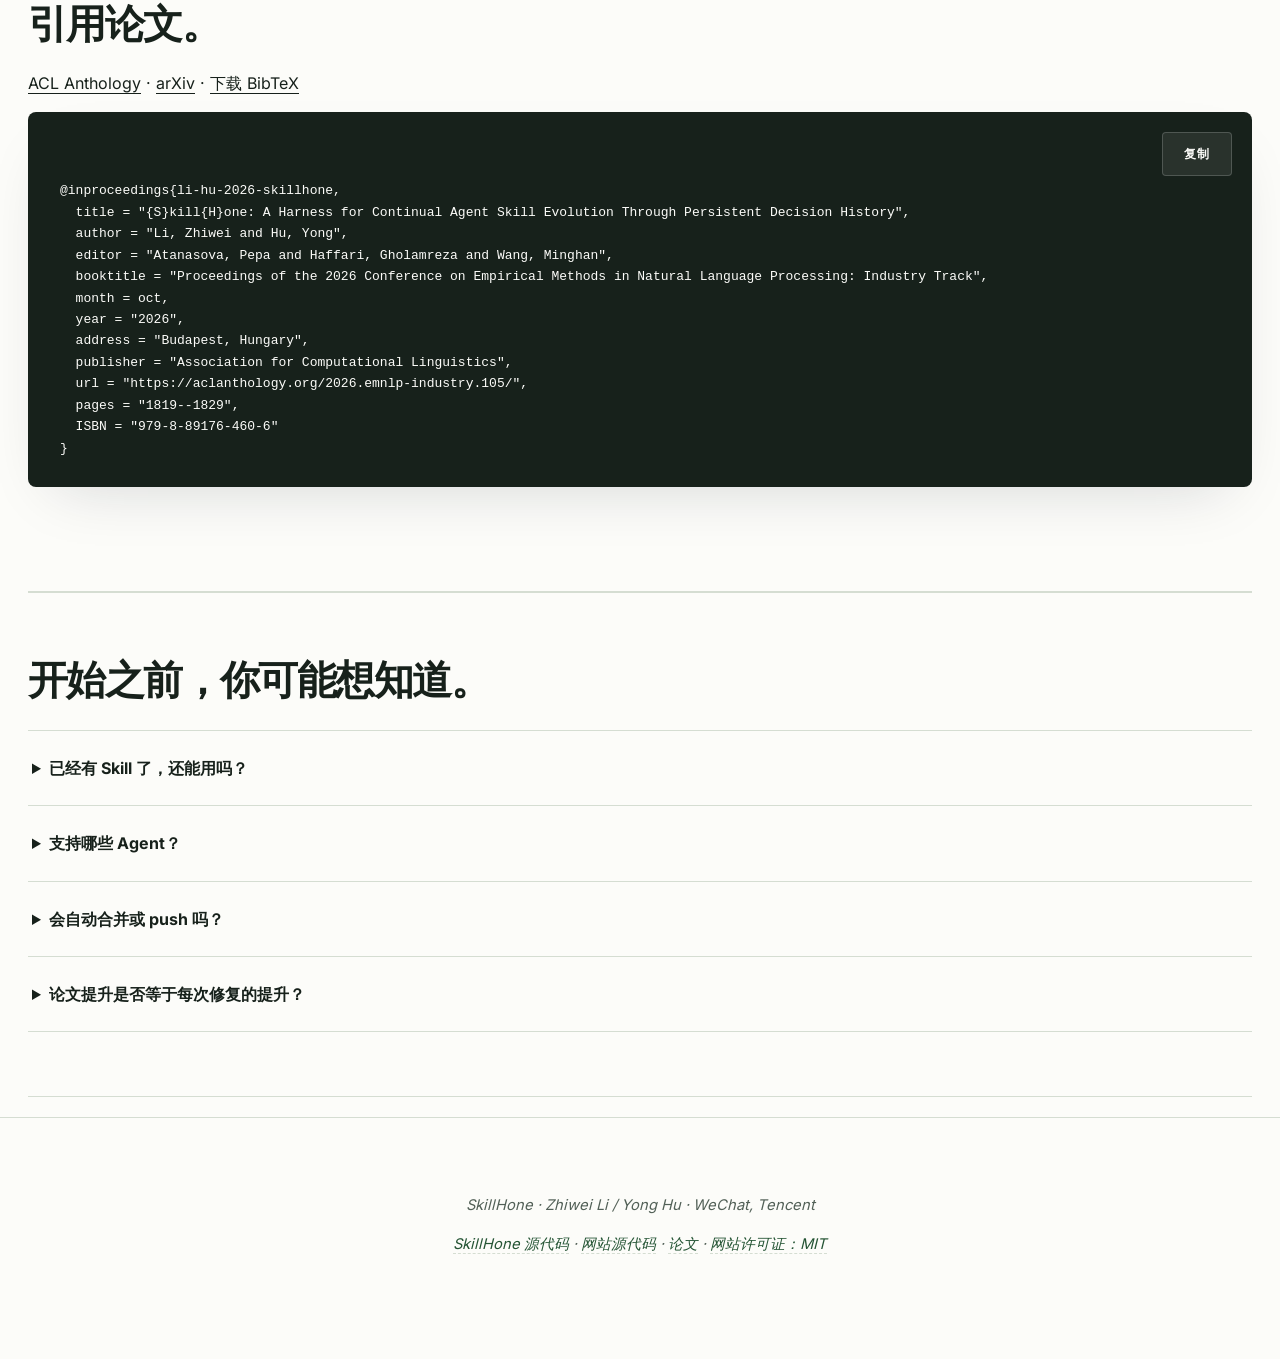
==== commit aebdde1e: "docs: surface getting started and explain open-source foundations" ====
--- a/zh.html
+++ b/zh.html
@@ -88,9 +88,18 @@
   </section>
 
   <main class="page">
+    <section class="block reveal" id="start" data-section="01">
+      <h2 class="head">从你正在使用的 Agent 开始。</h2><p class="lede">把下面这段话交给 Codex、Claude Code、Cursor、Pi 或 ZCode。安装指南包含环境设置与验证步骤。</p>
+      <div class="start-panel"><div class="prompt-header"><span>交给你的 Coding Agent</span><button class="copy-button" data-copy="install-prompt">复制提示词</button></div><pre class="install-prompt" id="install-prompt">从 https://github.com/Tencent/SkillHone 安装 SkillHone，遵循 docs/install/skillhone.md，让当前 Agent 能发现 CLI 和内置 Skills。使用文档中的 --install-links=true Git 安装命令，并验证安装结果。</pre></div><p class="copy-status" role="status" aria-live="polite"></p>
+      <div class="start-links"><a href="https://github.com/Tencent/SkillHone/blob/main/docs/install/skillhone.md">安装指南</a><a href="https://github.com/Tencent/SkillHone">源代码</a><a href="https://github.com/Tencent/SkillHone/issues">问题与反馈</a></div>
+      <p class="result-context">记录和审阅 Issue、PR、Wiki 不需要模型凭据。需要执行修复时，再安装并配置可选的 DeepSeek Harness 运行时。</p>
+      <details class="terminal-install"><summary>更习惯终端操作？</summary><pre><code>npm install -g --install-links=true git+https://github.com/Tencent/SkillHone.git#main
+skillhone --help
+skillhone setup --agent codex</code></pre><p>将 <code>codex</code> 换成你使用的 Agent 运行时；然后按指南配置模型，验证真实的修复工具调用。</p></details>
+    </section>
 
 
-    <section class="block reveal" id="overview" data-section="01">
+    <section class="block reveal" id="overview" data-section="02">
       <h2 class="head">Skill 会迭代，<br>学到的经验也应该积累。</h2>
       <p class="lede">脚本缺失、引用失效、API 变化，真实工作会暴露 Skill 的缺口。SkillHone 把这些故障与完整、可审阅的修复连接起来。</p>
       <div class="overview-grid" style="margin-top:32px">
@@ -105,32 +114,25 @@
     <section class="video-block reveal" id="research-film"><details class="research-film"><summary>展开观看更完整的研究介绍</summary><div class="video-row"><div><p class="video-note">原有两分钟研究介绍，进一步解释持久化决策历史和跨模型迁移。</p><video controls preload="none" poster="static/images/posters/cover-4-headline.jpg" playsinline aria-label="Original research walkthrough"><source src="https://github.com/user-attachments/assets/1433fd49-fffd-4c55-8b90-ab6f14967446" type="video/mp4"></video></div><div><p class="video-note">原有研究演示</p><video controls preload="none" poster="static/images/posters/cover-3-demo.jpg" playsinline aria-label="原有研究演示"><source src="https://github.com/user-attachments/assets/ecab6d56-b2c1-4c2b-a584-e15e4fdf21d7" type="video/mp4"></video></div></div></details>
     </section>
 
-    <section class="block reveal" id="workbench" data-section="02">
+    <section class="block reveal" id="workbench" data-section="03">
       <div class="workbench-layout"><div class="workbench-copy"><h2 class="head">看清哪些 Skills 需要处理，<br>审阅每一次修复。</h2><p class="lede">本地工作台把 Skills 与各自的修复记录放在一起。</p><ul><li><b>Skills 总览：</b> 当前状态、未关闭的 Issue，以及每个 Skill 的待审批数量。</li><li><b>审批收件箱：</b> 查看测试、变更文件、提交和修复轨迹，再决定是否合并。</li><li><b>保留修复历史：</b> 关联的 Wiki 记录留下每次修订背后的判断。</li></ul><a href="https://github.com/Tencent/SkillHone/blob/main/docs/install/skillhone.md">查看工作台安装指南</a></div>
       <figure class="workbench-preview"><a href="static/images/product/workbench.png" target="_blank" rel="noopener" aria-label="Open full-size workbench screenshot"><img src="static/images/product/workbench.png" width="2880" height="2740" loading="lazy" alt="SkillHone development workbench showing a Skills list and two local PRs awaiting review"></a><figcaption>开发版工作台与真实本地记录。点击查看完整截图；本地 PR 属于你电脑上的 Skill 仓库。</figcaption></figure></div>
     </section>
-    <section class="block reveal" id="workflow" data-section="03">
+    <section class="block reveal" id="workflow" data-section="04">
       <h2 class="head">从真实故障，到可审阅的修复。</h2>
       <ol class="pipeline"><li><strong>报告问题</strong><p>将可复现故障及脱敏证据记录为本地 Issue。</p></li><li><strong>复现故障</strong><p>关联一项聚焦的回归测试，明确需要改变的行为。</p></li><li><strong>执行修复</strong><p>DeepSeek Harness 在独立分支中修复，并运行关联测试。</p></li><li><strong>审阅变更</strong><p>检查本地 PR、Diff、测试与 Run，再批准合并。</p></li><li><strong>保留经验</strong><p>把结果与 Wiki 记录留给后续 Agent 和会话。</p></li></ol>
       <p class="case-note"><b>跟着公开案例走一遍。</b> Phoenix tracing Skill 引用了四份未随包发布的文档。可以查看原始 <a href="https://github.com/github/awesome-copilot/issues/2567">Issue #2567</a>、<a href="https://github.com/github/awesome-copilot/pull/2568">已合并的修复 #2568</a>，以及 <a href="https://github.com/Tencent/SkillHone/tree/main/examples/phoenix-tracing">SkillHone 复现指南</a>。</p>
     </section>
-    <section class="block reveal" id="paths" data-section="04">
+    <section class="block reveal" id="paths" data-section="05">
       <h2 class="head">两种持续改进路径。</h2><p class="lede">根据你手头的证据选择工作流。</p>
       <div class="path-grid"><article class="path-card"><h3>修复真实任务中的故障</h3><p class="path-trigger">从可复现的 Skill 缺陷开始。</p><p>适用于文件缺失、脚本损坏、说明过时或 API 漂移。通过关联的回归测试和本地 PR 审阅修复。</p><a href="https://github.com/Tencent/SkillHone/tree/main/skills/skillhone-auto-optimization">运行时维护工作流</a></article><article class="path-card"><h3>通过评估改进能力</h3><p class="path-trigger">从独立仓库中的冻结评估器开始。</p><p>测量基线、迭代候选、验证优化，并保留决策历史。评估数据保留在独立的 Eval 仓库中。</p><a href="https://github.com/Tencent/SkillHone/blob/main/docs/benchmark-optimization.md">评估驱动优化工作流</a></article></div>
     </section>
-    <section class="block reveal" id="start" data-section="05">
-      <h2 class="head">从你正在使用的 Agent 开始。</h2><p class="lede">把下面这段话交给 Codex、Claude Code、Cursor、Pi 或 ZCode。安装指南包含环境设置与验证步骤。</p>
-      <div class="start-panel"><div class="prompt-header"><span>交给你的 Coding Agent</span><button class="copy-button" data-copy="install-prompt">复制提示词</button></div><pre class="install-prompt" id="install-prompt">从 https://github.com/Tencent/SkillHone 安装 SkillHone，遵循 docs/install/skillhone.md，让当前 Agent 能发现 CLI 和内置 Skills。使用文档中的 --install-links=true Git 安装命令，并验证安装结果。</pre></div><p class="copy-status" role="status" aria-live="polite"></p>
-      <div class="start-links"><a href="https://github.com/Tencent/SkillHone/blob/main/docs/install/skillhone.md">安装指南</a><a href="https://github.com/Tencent/SkillHone">源代码</a><a href="https://github.com/Tencent/SkillHone/issues">问题与反馈</a></div>
-      <p class="result-context">记录和审阅 Issue、PR、Wiki 不需要模型凭据。需要执行修复时，再安装并配置可选的 DeepSeek Harness 运行时。</p>
-      <details class="terminal-install"><summary>更习惯终端操作？</summary><pre><code>npm install -g --install-links=true git+https://github.com/Tencent/SkillHone.git#main
-skillhone --help
-skillhone setup --agent codex</code></pre><p>将 <code>codex</code> 换成你使用的 Agent 运行时；然后按指南配置模型，验证真实的修复工具调用。</p></details>
-    </section>
+
 
 
     <section class="block reveal" id="idea"><div class="grid-two"><div><h2 class="head">Diff 留下了变更，<br>决策历史留下了原因。</h2><p class="lede">SkillHone 把每次开发步骤表示为结构化的决策记录。当任务和环境变化时，后续 Agent 可以查阅既有历史，判断相似修复是否尝试过，以及某个方案为何被否决。</p><p>论文中的优化与评估角色拥有不同权限。优化方使用脱敏反馈修订 Skill，评估方保留原始评估材料，二者通过调度器交换结果。</p></div><aside class="record-card"><div class="rcrd-eyebrow">持久化决策记录</div><div class="formula">h<sub>t</sub> = (q<sub>t</sub>, r<sub>t</sub>, e<sub>t</sub>, o<sub>t</sub>)</div><dl><dt>q<span>t</span></dt><dd><b>诊断：</b>当前问题是什么。</dd><dt>r<span>t</span></dt><dd><b>修订：</b>候选变更是什么。</dd><dt>e<span>t</span></dt><dd><b>证据：</b>评估器返回的脱敏反馈。</dd><dt>o<span>t</span></dt><dd><b>结果：</b>接受、继续修订、拒绝或暂缓。</dd></dl></aside></div><div class="figure" style="margin-top:32px"><img src="static/images/figures/framework.jpg" loading="lazy" alt="SkillHone 论文架构：优化团队与评估团队通过调度器交换反馈，形成持久化决策历史" width="1098" height="632"><p class="caption">论文架构图。优化与评估分工，以及跨会话保留的决策历史。</p></div></section>
     <section class="block reveal" id="results" data-section="06"><h2 class="head">EMNLP 2026 Industry Track。</h2><p class="lede">论文在 GAIA 与 WebWalkerQA-EN 上报告了下列平均准确率。SkillHone 采用无预先集成搜索栈的原始开放网络设置；对照的商业 Deep Research Agent 保留其检索栈。</p><div class="tbl-wrap" style="margin-top:28px"><table class="tbl"><caption class="caption">论文表 1：主要实验结果，单位为百分比。</caption><thead><tr><th class="row-label">系统与设置</th><th>GAIA</th><th>WebWalkerQA-EN</th></tr></thead><tbody><tr><td class="row-label">商业 Deep Research Agent（集成搜索）</td><td>48.8</td><td>63.2</td></tr><tr class="us"><td class="row-label">SkillHone（原始开放网络）</td><td class="best">64.6</td><td class="best">66.4</td></tr><tr><td class="row-label">准确率提高</td><td>+15.8 分</td><td>+3.2 分</td></tr></tbody></table></div><p class="result-context">论文还报告了跨模型迁移、消融实验和七个内部场景的部署评估。上述数字对应论文中的设置与基线；自己的 Skill 可以通过关联测试或独立评估器测量优化效果。</p><div class="start-links"><a href="https://aclanthology.org/2026.emnlp-industry.105/">阅读正式论文</a><a href="index.html#results" lang="en">完整实验表与分析（English）</a></div></section>
+<section class="block reveal" id="open-source"><h2 class="head">开源组件，各司其职。</h2><p class="lede">DeepSeek Harness 执行修复；Node.js 与内置 SQLite 保存本地记录；Git 管理修复分支；PyYAML 解析质量检查元数据；Primer Octicons 提供工作台图标；TypeScript 用于开发和构建。</p><p class="component-links"><a href="https://github.com/deepseek-ai/deepseek-harness">DeepSeek Harness ↗</a> · <a href="https://github.com/nodejs/node">Node.js ↗</a> · <a href="https://github.com/git/git">Git ↗</a> · <a href="https://github.com/yaml/pyyaml">PyYAML ↗</a> · <a href="https://github.com/primer/octicons">Primer Octicons ↗</a> · <a href="https://github.com/microsoft/TypeScript">TypeScript ↗</a></p><p><a href="https://github.com/Tencent/SkillHone/blob/main/THIRD_PARTY_NOTICES.md">第三方声明 ↗</a></p></section>
 <section class="block reveal" id="cite"><h2 class="head">引用论文。</h2><p><a href="https://aclanthology.org/2026.emnlp-industry.105/">ACL Anthology</a> · <a href="https://arxiv.org/abs/2606.08671">arXiv</a> · <a href="static/skillhone.bib" download>下载 BibTeX</a></p><div class="bib"><button class="copy" data-copy="bib-code">复制</button><pre id="bib-code">@inproceedings{li-hu-2026-skillhone,
   title = "{S}kill{H}one: A Harness for Continual Agent Skill Evolution Through Persistent Decision History",
   author = "Li, Zhiwei and Hu, Yong",
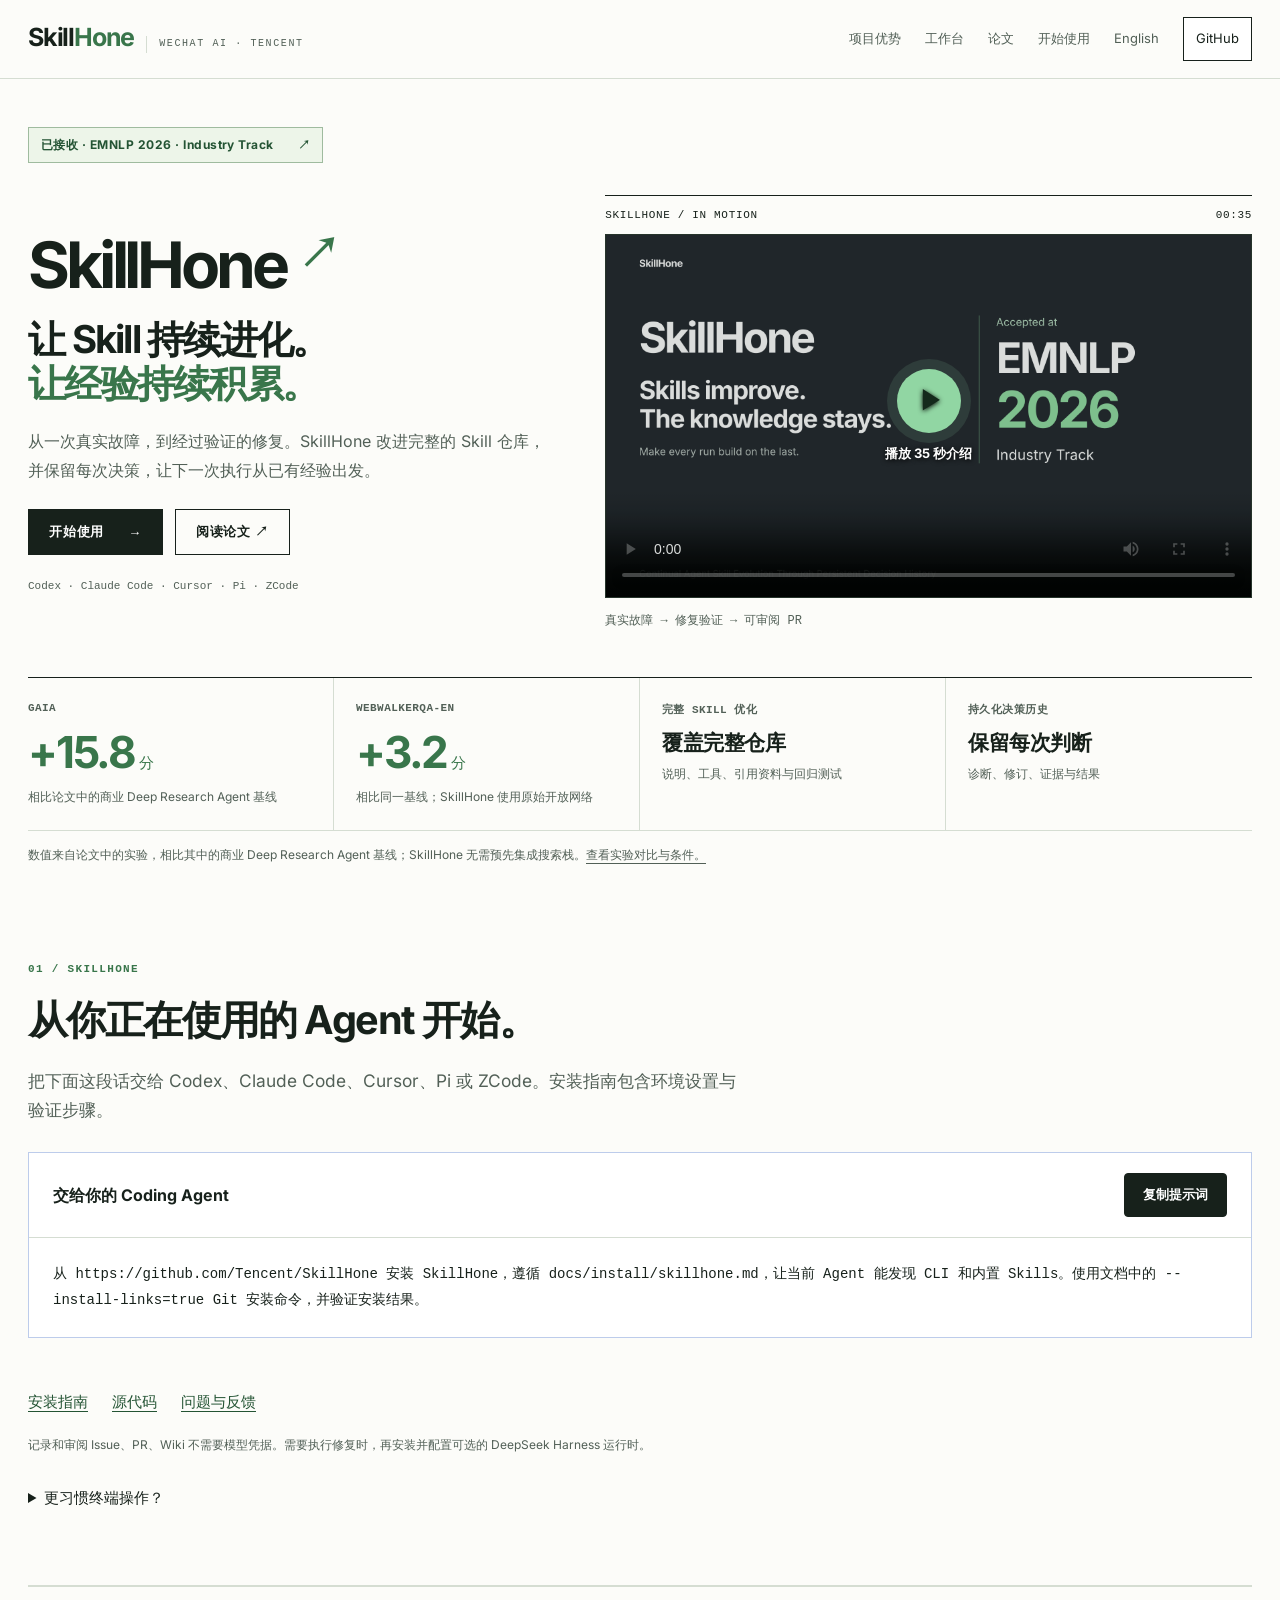
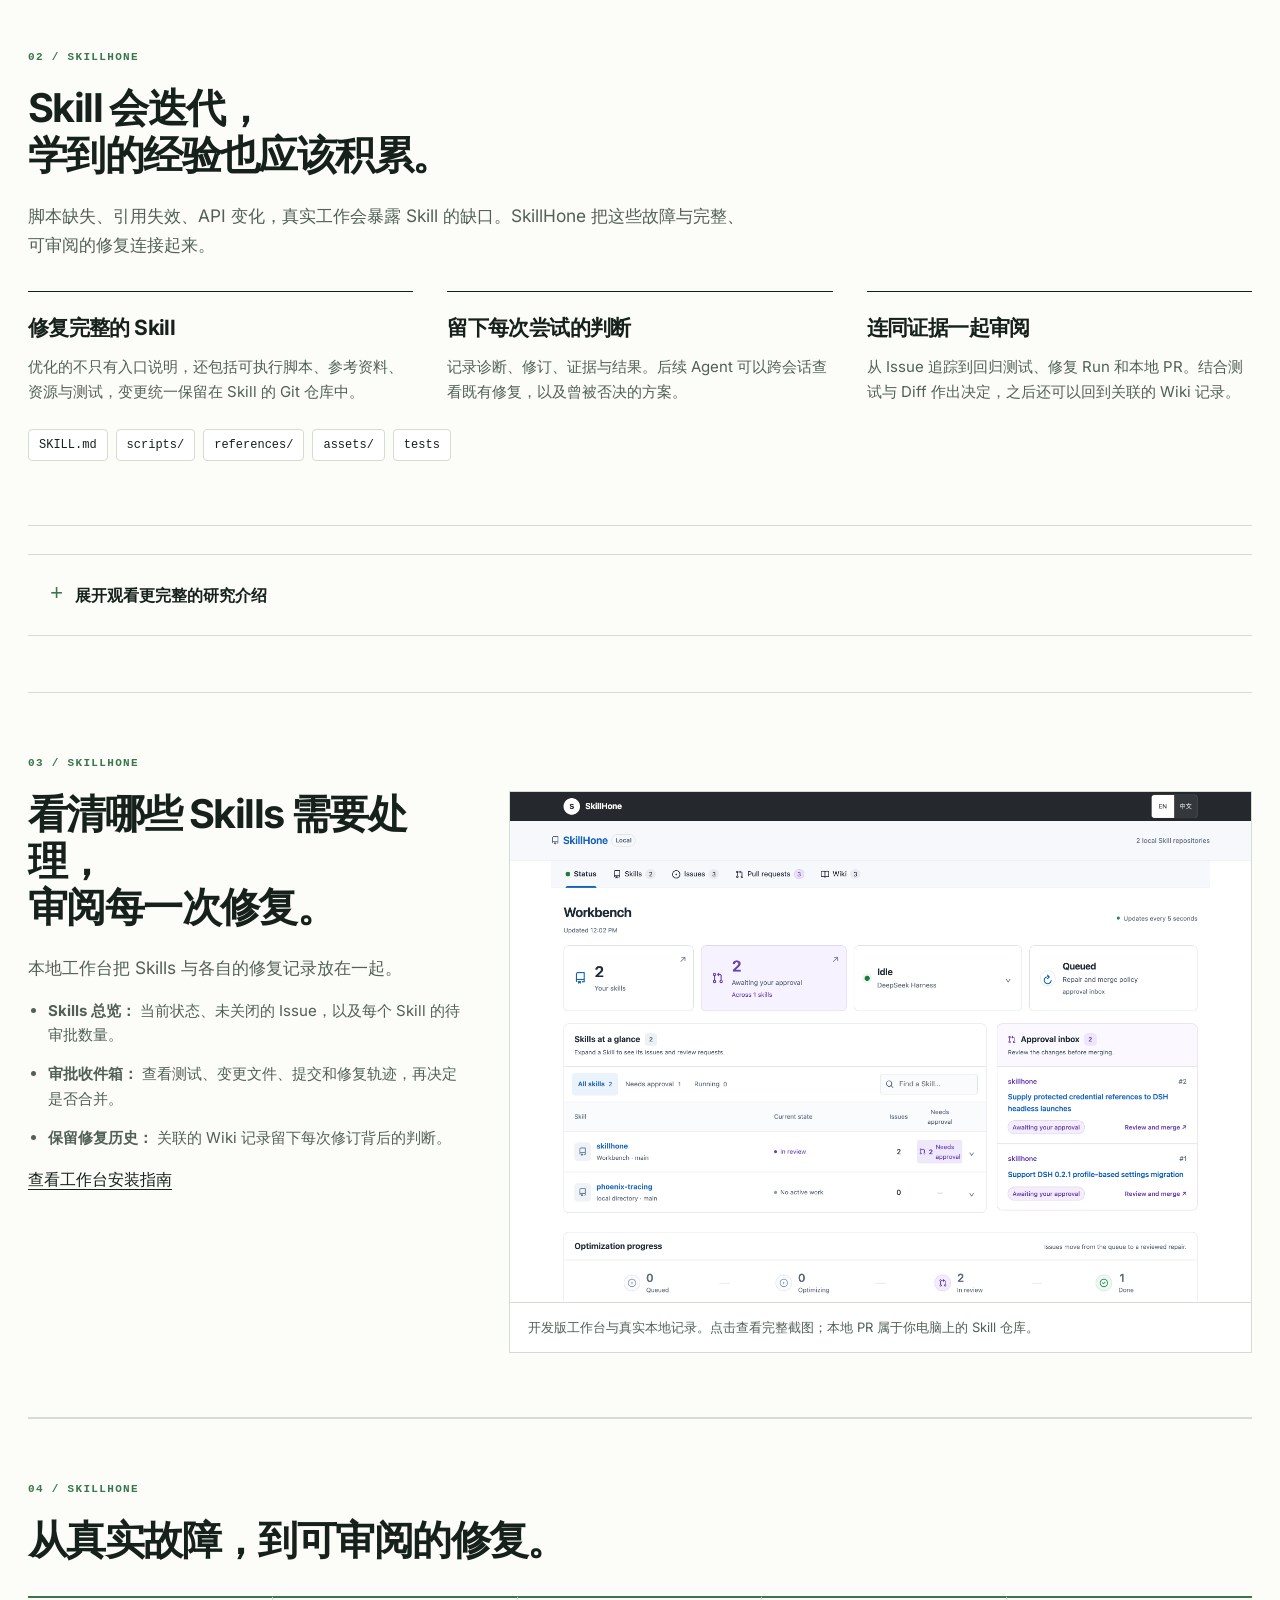
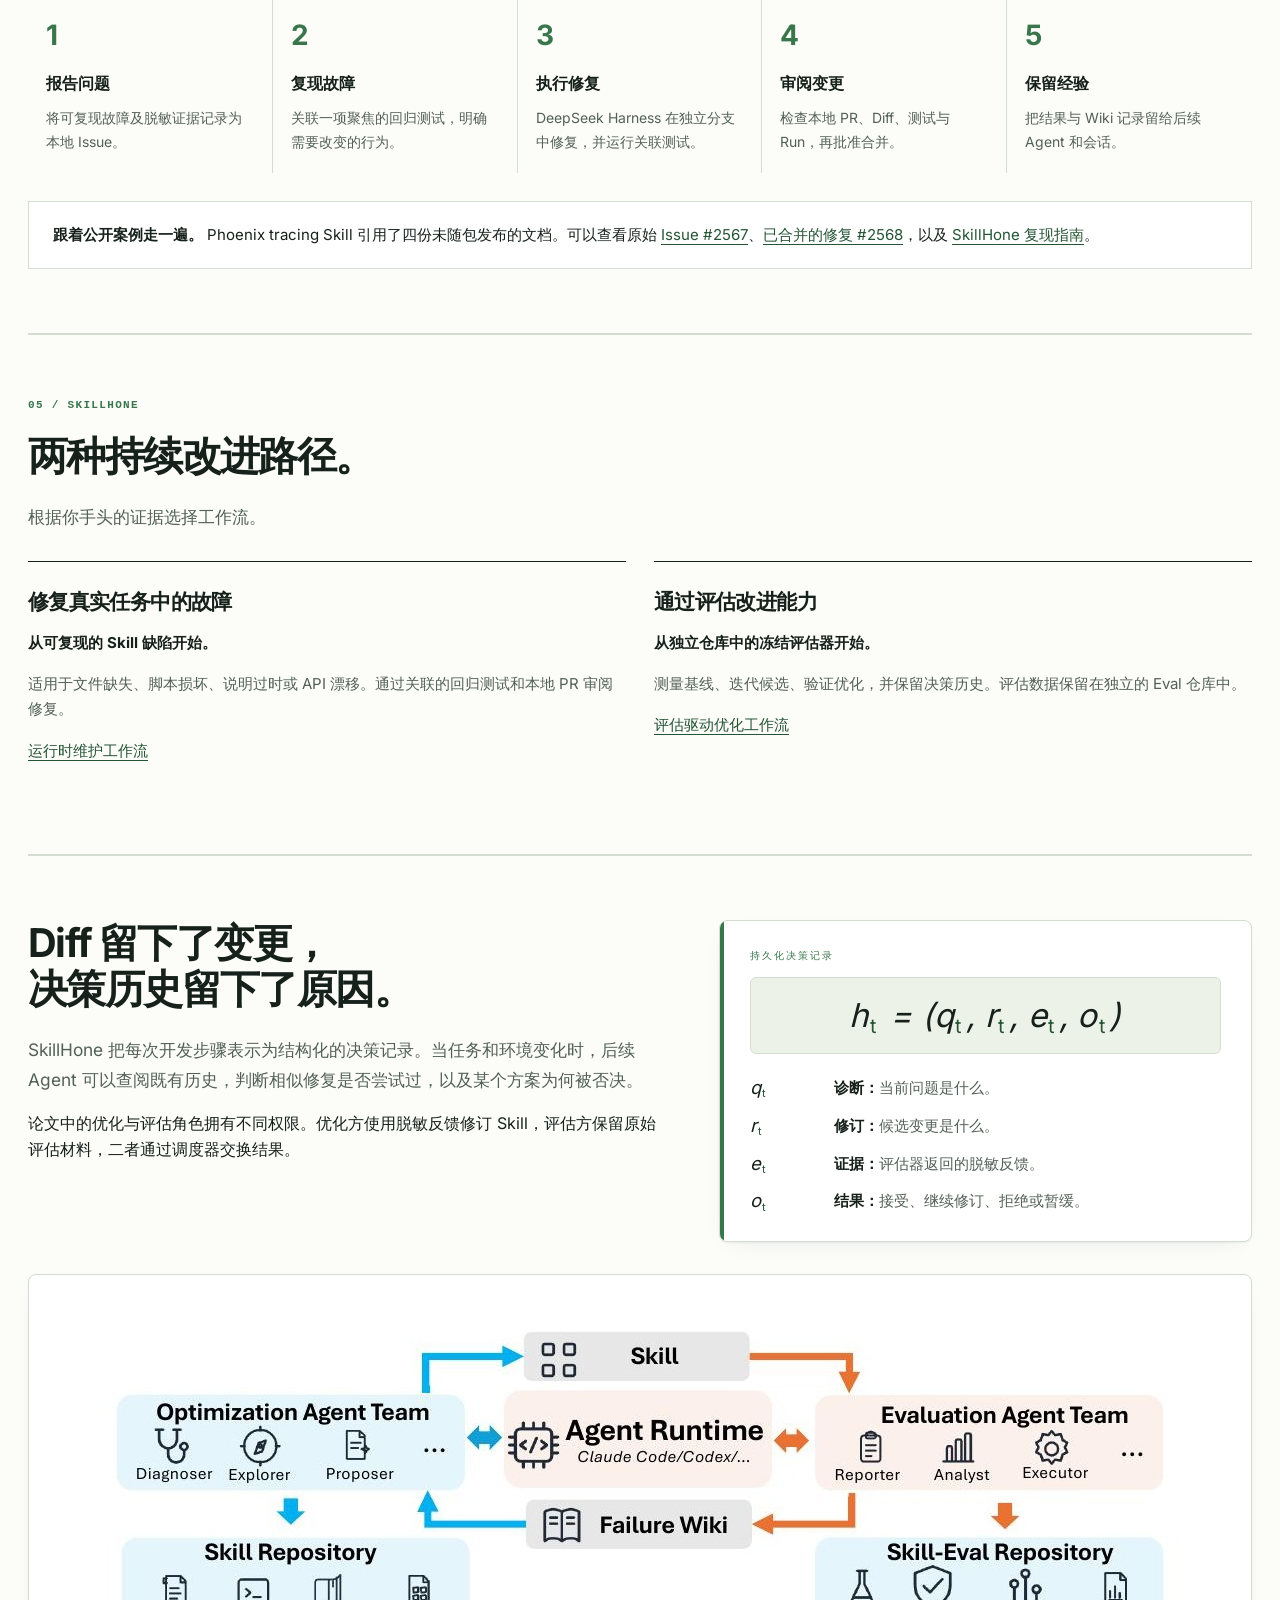
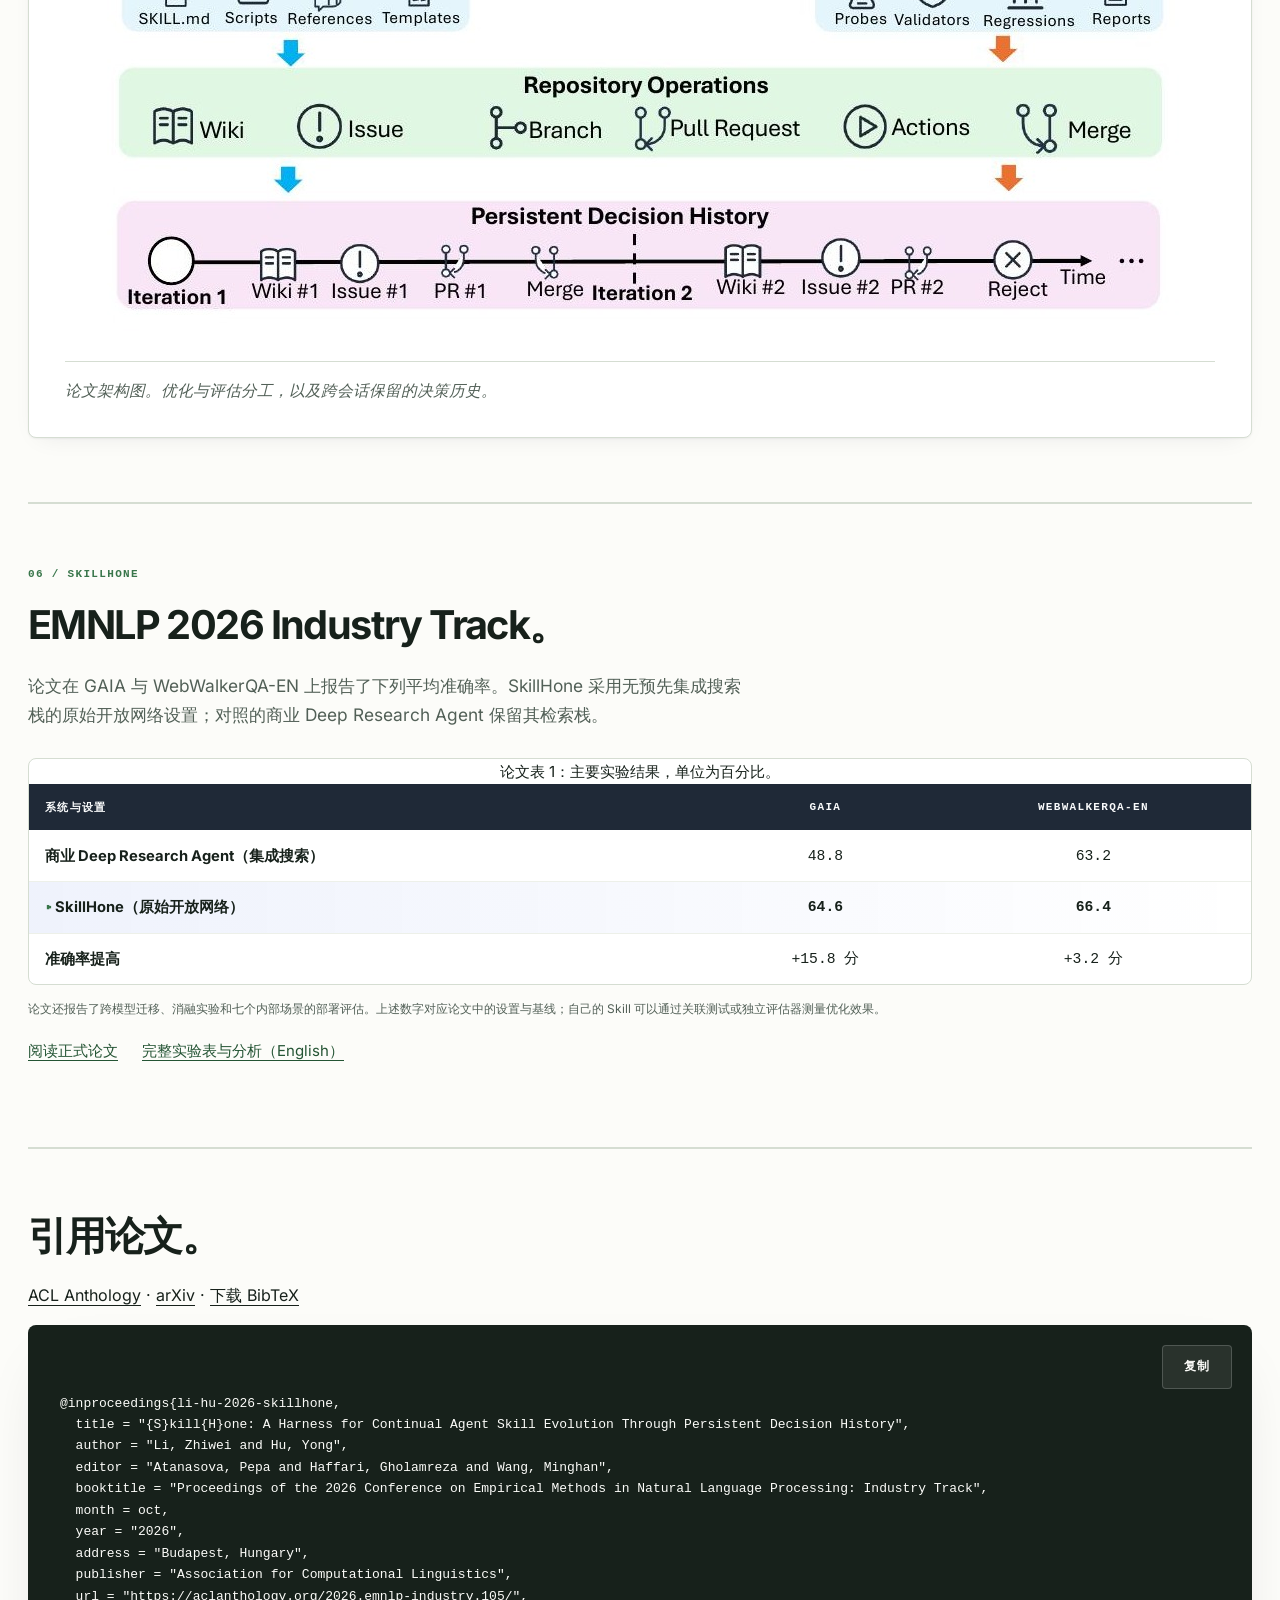
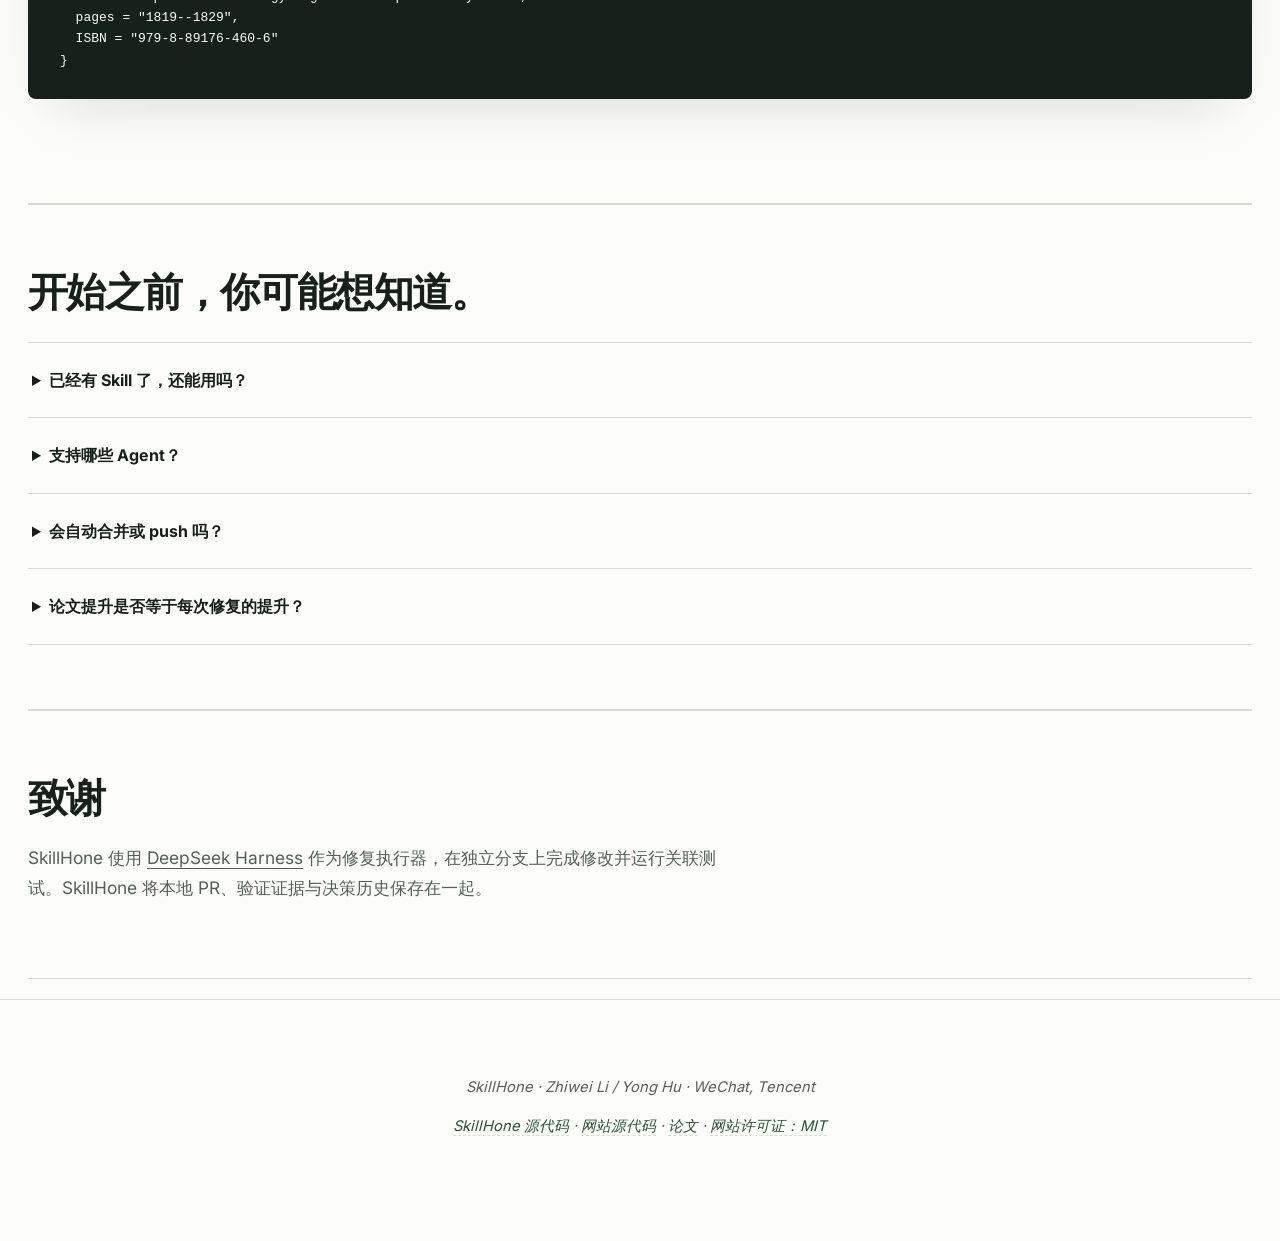
==== commit 53fddd1c: "docs: move concise DeepSeek Harness acknowledgement to the end" ====
--- a/zh.html
+++ b/zh.html
@@ -132,7 +132,6 @@
 
     <section class="block reveal" id="idea"><div class="grid-two"><div><h2 class="head">Diff 留下了变更，<br>决策历史留下了原因。</h2><p class="lede">SkillHone 把每次开发步骤表示为结构化的决策记录。当任务和环境变化时，后续 Agent 可以查阅既有历史，判断相似修复是否尝试过，以及某个方案为何被否决。</p><p>论文中的优化与评估角色拥有不同权限。优化方使用脱敏反馈修订 Skill，评估方保留原始评估材料，二者通过调度器交换结果。</p></div><aside class="record-card"><div class="rcrd-eyebrow">持久化决策记录</div><div class="formula">h<sub>t</sub> = (q<sub>t</sub>, r<sub>t</sub>, e<sub>t</sub>, o<sub>t</sub>)</div><dl><dt>q<span>t</span></dt><dd><b>诊断：</b>当前问题是什么。</dd><dt>r<span>t</span></dt><dd><b>修订：</b>候选变更是什么。</dd><dt>e<span>t</span></dt><dd><b>证据：</b>评估器返回的脱敏反馈。</dd><dt>o<span>t</span></dt><dd><b>结果：</b>接受、继续修订、拒绝或暂缓。</dd></dl></aside></div><div class="figure" style="margin-top:32px"><img src="static/images/figures/framework.jpg" loading="lazy" alt="SkillHone 论文架构：优化团队与评估团队通过调度器交换反馈，形成持久化决策历史" width="1098" height="632"><p class="caption">论文架构图。优化与评估分工，以及跨会话保留的决策历史。</p></div></section>
     <section class="block reveal" id="results" data-section="06"><h2 class="head">EMNLP 2026 Industry Track。</h2><p class="lede">论文在 GAIA 与 WebWalkerQA-EN 上报告了下列平均准确率。SkillHone 采用无预先集成搜索栈的原始开放网络设置；对照的商业 Deep Research Agent 保留其检索栈。</p><div class="tbl-wrap" style="margin-top:28px"><table class="tbl"><caption class="caption">论文表 1：主要实验结果，单位为百分比。</caption><thead><tr><th class="row-label">系统与设置</th><th>GAIA</th><th>WebWalkerQA-EN</th></tr></thead><tbody><tr><td class="row-label">商业 Deep Research Agent（集成搜索）</td><td>48.8</td><td>63.2</td></tr><tr class="us"><td class="row-label">SkillHone（原始开放网络）</td><td class="best">64.6</td><td class="best">66.4</td></tr><tr><td class="row-label">准确率提高</td><td>+15.8 分</td><td>+3.2 分</td></tr></tbody></table></div><p class="result-context">论文还报告了跨模型迁移、消融实验和七个内部场景的部署评估。上述数字对应论文中的设置与基线；自己的 Skill 可以通过关联测试或独立评估器测量优化效果。</p><div class="start-links"><a href="https://aclanthology.org/2026.emnlp-industry.105/">阅读正式论文</a><a href="index.html#results" lang="en">完整实验表与分析（English）</a></div></section>
-<section class="block reveal" id="open-source"><h2 class="head">开源组件，各司其职。</h2><p class="lede">DeepSeek Harness 执行修复；Node.js 与内置 SQLite 保存本地记录；Git 管理修复分支；PyYAML 解析质量检查元数据；Primer Octicons 提供工作台图标；TypeScript 用于开发和构建。</p><p class="component-links"><a href="https://github.com/deepseek-ai/deepseek-harness">DeepSeek Harness ↗</a> · <a href="https://github.com/nodejs/node">Node.js ↗</a> · <a href="https://github.com/git/git">Git ↗</a> · <a href="https://github.com/yaml/pyyaml">PyYAML ↗</a> · <a href="https://github.com/primer/octicons">Primer Octicons ↗</a> · <a href="https://github.com/microsoft/TypeScript">TypeScript ↗</a></p><p><a href="https://github.com/Tencent/SkillHone/blob/main/THIRD_PARTY_NOTICES.md">第三方声明 ↗</a></p></section>
 <section class="block reveal" id="cite"><h2 class="head">引用论文。</h2><p><a href="https://aclanthology.org/2026.emnlp-industry.105/">ACL Anthology</a> · <a href="https://arxiv.org/abs/2606.08671">arXiv</a> · <a href="static/skillhone.bib" download>下载 BibTeX</a></p><div class="bib"><button class="copy" data-copy="bib-code">复制</button><pre id="bib-code">@inproceedings{li-hu-2026-skillhone,
   title = "{S}kill{H}one: A Harness for Continual Agent Skill Evolution Through Persistent Decision History",
   author = "Li, Zhiwei and Hu, Yong",
@@ -147,4 +146,5 @@
   ISBN = "979-8-89176-460-6"
 }</pre></div><p class="copy-status" role="status" aria-live="polite"></p></section>
 <section class="block reveal" id="faq"><h2 class="head">开始之前，你可能想知道。</h2><div class="faq-list"><details><summary>已经有 Skill 了，还能用吗？</summary><p>可以。SkillHone 从现有 Skill 仓库与故障或评估证据出发；修订可以覆盖说明、脚本、引用、资源与测试，同时留下每次尝试的判断。</p></details><details><summary>支持哪些 Agent？</summary><p>本地 CLI 不绑定某一种 Agent。安装文档覆盖 Codex、Claude Code、Cursor、Pi 和 ZCode，其他能够调用 CLI 的 Agent 也可以使用同一工作流。DeepSeek Harness 承担修复执行。</p></details><details><summary>会自动合并或 push 吗？</summary><p>默认先审阅。自动本地合并需要主动开启，而且关联测试必须通过；push 是用户单独授权的操作。以复制模式导入的 Skill 还需要明确同步回原安装位置。</p></details><details><summary>论文提升是否等于每次修复的提升？</summary><p>论文数字对应其数据集、设置和基线。实际修复应通过关联的回归测试，或使用独立评估器测量效果。</p></details></div></section>
+<section class="block reveal" id="open-source"><h2 class="head">致谢</h2><p class="lede">SkillHone 使用 <a href="https://github.com/deepseek-ai/deepseek-harness">DeepSeek Harness</a> 作为修复执行器，在独立分支上完成修改并运行关联测试。SkillHone 将本地 PR、验证证据与决策历史保存在一起。</p></section>
 </main><footer><p>SkillHone · Zhiwei Li / Yong Hu · WeChat, Tencent</p><p><a href="https://github.com/Tencent/SkillHone">SkillHone 源代码</a> · <a href="https://github.com/zwliJay/SkillHone-Project">网站源代码</a> · <a href="https://aclanthology.org/2026.emnlp-industry.105/">论文</a> · <a href="LICENSE">网站许可证：MIT</a></p></footer><script src="static/js/site.js?v=20261028-native-video" defer></script></body></html>
